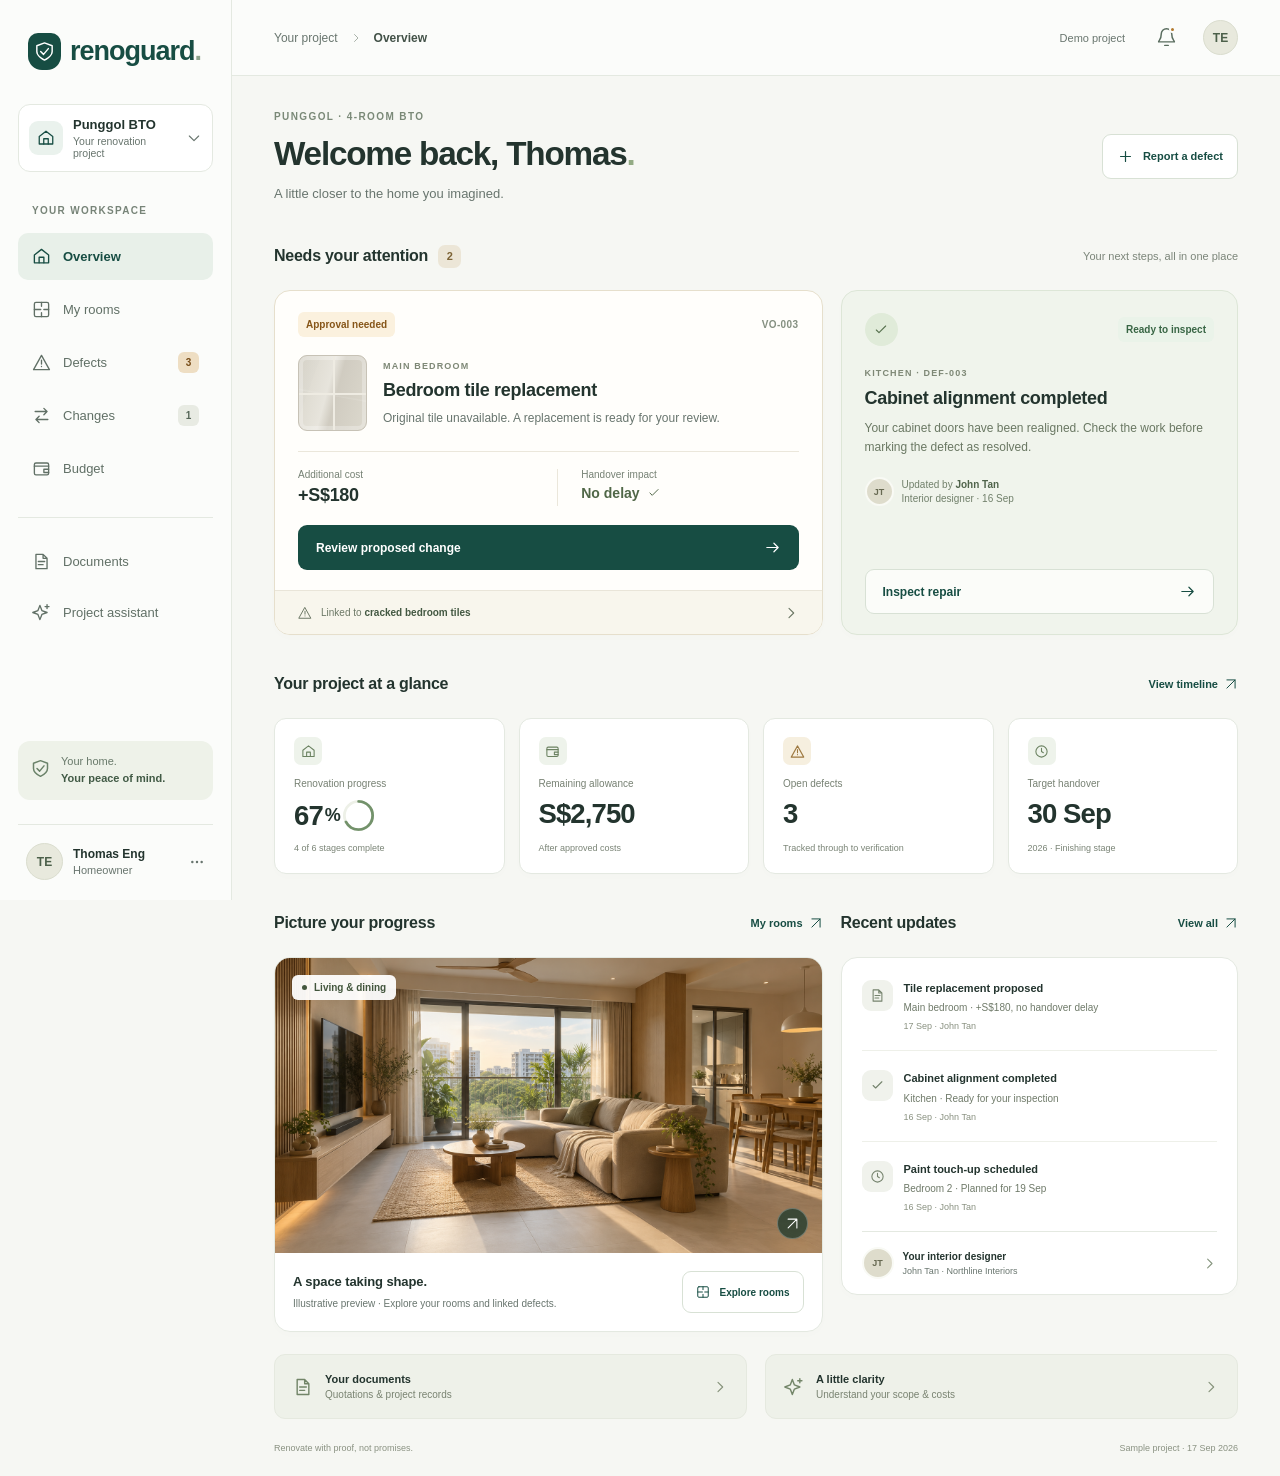
==== index.html @ 621e4965 "Build RenoGuard web and mobile prototypes" ====
<!DOCTYPE html>
<html lang="en">
<head>
  <meta charset="utf-8">
  <meta name="viewport" content="width=device-width, initial-scale=1">
  <meta name="theme-color" content="#174d43">
  <meta name="description" content="Your renovation, clearly organised. Review changes, follow repairs, and keep track of your project with RenoGuard.">
  <title>Project overview · RenoGuard</title>
  <link rel="stylesheet" href="styles.css">
  <script src="shared/project-store.js" defer></script>
  <script src="app.js" defer></script>
</head>
<body>
  <a class="skip-link" href="#main">Skip to project overview</a>
  <svg class="icon-sprite" xmlns="http://www.w3.org/2000/svg" aria-hidden="true">
    <symbol id="icon-shield" viewBox="0 0 24 24"><path d="m12 3 8 3v6c0 5-8 9-8 9s-8-4-8-9V6z"/><path d="m8 12 3 3 5-6"/></symbol>
    <symbol id="icon-home" viewBox="0 0 24 24"><path d="m3 10 9-7 9 7v10H3z"/><path d="M9 20v-7h6v7"/></symbol>
    <symbol id="icon-plan" viewBox="0 0 24 24"><rect x="3" y="3" width="18" height="18" rx="2"/><path d="M3 12h8m4 0h6M12 3v5m0 8v5"/></symbol>
    <symbol id="icon-defect" viewBox="0 0 24 24"><path d="m12 3 10 18H2zM12 9v5m0 3v.1"/></symbol>
    <symbol id="icon-alert" viewBox="0 0 24 24"><circle cx="12" cy="12" r="9"/><path d="M12 7v6m0 4v.1"/></symbol>
    <symbol id="icon-changes" viewBox="0 0 24 24"><path d="M4 7h15m-4-4 4 4-4 4M20 17H5m4-4-4 4 4 4"/></symbol>
    <symbol id="icon-wallet" viewBox="0 0 24 24"><rect x="3" y="5" width="18" height="15" rx="2"/><path d="M3 9h18m0 4h-6v4h6"/></symbol>
    <symbol id="icon-bell" viewBox="0 0 24 24"><path d="M18 8a6 6 0 0 0-12 0c0 7-3 7-3 9h18c0-2-3-2-3-9M10 21h4"/></symbol>
    <symbol id="icon-arrow-right" viewBox="0 0 24 24"><path d="M4 12h16m-6-6 6 6-6 6"/></symbol>
    <symbol id="icon-arrow-up-right" viewBox="0 0 24 24"><path d="M5 19 19 5M5 5h14v14"/></symbol>
    <symbol id="icon-chevron-right" viewBox="0 0 24 24"><path d="m9 5 7 7-7 7"/></symbol>
    <symbol id="icon-chevron-down" viewBox="0 0 24 24"><path d="m5 9 7 7 7-7"/></symbol>
    <symbol id="icon-close" viewBox="0 0 24 24"><path d="m6 6 12 12M6 18 18 6"/></symbol>
    <symbol id="icon-check" viewBox="0 0 24 24"><path d="m5 12 4 4L19 6"/></symbol>
    <symbol id="icon-info" viewBox="0 0 24 24"><circle cx="12" cy="12" r="9"/><path d="M12 11v6m0-10v.1"/></symbol>
    <symbol id="icon-clock" viewBox="0 0 24 24"><circle cx="12" cy="12" r="9"/><path d="M12 7v5l3 2"/></symbol>
    <symbol id="icon-file" viewBox="0 0 24 24"><path d="M14 3H5v18h14V8zM14 3v5h5M8 12h8m-8 4h6"/></symbol>
    <symbol id="icon-camera" viewBox="0 0 24 24"><path d="M8 5 6 8H3v12h18V8h-3l-2-3z"/><circle cx="12" cy="13" r="3"/></symbol>
    <symbol id="icon-sparkles" viewBox="0 0 24 24"><path d="m10 3 2.5 6.5L19 12l-6.5 2.5L10 21l-2.5-6.5L1 12l6.5-2.5zM19 2v5m-2.5-2.5h5"/></symbol>
    <symbol id="icon-menu" viewBox="0 0 24 24"><path d="M4 6h16M4 12h16M4 18h16"/></symbol>
    <symbol id="icon-plus" viewBox="0 0 24 24"><path d="M12 5v14M5 12h14"/></symbol>
    <symbol id="icon-dots" viewBox="0 0 24 24"><circle cx="5" cy="12" r="1"/><circle cx="12" cy="12" r="1"/><circle cx="19" cy="12" r="1"/></symbol>
    <symbol id="icon-external" viewBox="0 0 24 24"><path d="M14 3h7v7m0-7L10 14M10 3H3v18h18v-7"/></symbol>
    <symbol id="icon-search" viewBox="0 0 24 24"><circle cx="10" cy="10" r="6"/><path d="m15 15 6 6"/></symbol>
    <symbol id="icon-refresh" viewBox="0 0 24 24"><path d="M20 7v5h-5M4 17v-5h5M5 8a8 8 0 0 1 13-3l2 2M4 17l2 2a8 8 0 0 0 13-3"/></symbol>
  </svg>

  <div class="app-layout">
    <aside class="sidebar" aria-label="Project sidebar">
      <a class="brand" href="./" aria-label="RenoGuard project overview"><span class="brand-mark"><svg><use href="#icon-shield"/></svg></span><span>reno<span class="brand-light">guard</span><span class="brand-period">.</span></span></a>
      <button class="project-switch" data-open="project"><span class="project-avatar"><svg><use href="#icon-home"/></svg></span><span><strong>Punggol BTO</strong><small>Your renovation project</small></span><svg class="small-icon"><use href="#icon-chevron-down"/></svg></button>
      <p class="nav-caption">YOUR WORKSPACE</p>
      <nav class="desktop-nav" aria-label="Main navigation">
        <button class="nav-link active" data-home aria-current="page"><svg><use href="#icon-home"/></svg><span>Overview</span></button>
        <button class="nav-link" data-open="rooms"><svg><use href="#icon-plan"/></svg><span>My rooms</span></button>
        <button class="nav-link" data-open="defects"><svg><use href="#icon-defect"/></svg><span>Defects</span><span class="nav-count" data-value="open-defects">3</span></button>
        <button class="nav-link" data-open="proposal"><svg><use href="#icon-changes"/></svg><span>Changes</span><span class="nav-count muted-count" data-value="pending-count">1</span></button>
        <button class="nav-link" data-open="budget"><svg><use href="#icon-wallet"/></svg><span>Budget</span></button>
      </nav>
      <div class="sidebar-secondary"><button class="nav-link" data-open="documents"><svg><use href="#icon-file"/></svg><span>Documents</span></button><button class="nav-link" data-open="assistant"><svg><use href="#icon-sparkles"/></svg><span>Project assistant</span></button></div>
      <div class="sidebar-bottom"><div class="reassurance"><span class="reassurance-icon"><svg><use href="#icon-shield"/></svg></span><p>Your home.<br><strong>Your peace of mind.</strong></p></div><button class="profile" data-open="project"><span class="avatar">TE</span><span><strong>Thomas Eng</strong><small>Homeowner</small></span><svg class="small-icon"><use href="#icon-dots"/></svg></button></div>
    </aside>

    <div class="workspace">
      <header class="topbar">
        <a class="mobile-brand brand" href="./" aria-label="RenoGuard project overview"><span class="brand-mark"><svg><use href="#icon-shield"/></svg></span><span>renoguard<span class="brand-period">.</span></span></a>
        <div class="breadcrumb"><span>Your project</span><svg><use href="#icon-chevron-right"/></svg><strong>Overview</strong></div>
        <div class="topbar-actions"><button class="demo-label" data-open="project" aria-label="Demo project settings">Demo project</button><button class="icon-button notification-button" data-open="notifications" aria-label="View project notifications"><svg><use href="#icon-bell"/></svg><span class="notification-dot" data-notification-dot></span></button><button class="topbar-avatar avatar" data-open="project" aria-label="Thomas Eng's project settings">TE</button></div>
      </header>

      <main id="main" class="dashboard" tabindex="-1">
        <section class="page-heading"><div><p class="eyebrow">PUNGGOL · 4-ROOM BTO</p><h1>Welcome back, Thomas<span class="heading-period">.</span></h1><p class="page-intro">A little closer to the home you imagined.</p></div><button class="button secondary report-button" data-open="report"><svg><use href="#icon-plus"/></svg>Report a defect</button></section>

        <section class="attention-section" aria-labelledby="attention-heading">
          <div class="section-heading"><h2 id="attention-heading">Needs your attention <span class="section-count" data-value="action-count">2</span></h2><span class="section-hint">Your next steps, all in one place</span></div>
          <div class="attention-grid">
            <article class="decision-card" id="proposal-card">
              <div class="decision-body"><div class="decision-top"><span class="status-badge amber" data-proposal-status><span class="status-dot"></span>Pending approval</span><span class="record-label">VO-003</span></div><div class="proposal-summary"><div class="material-swatch" aria-hidden="true"><span></span></div><div><p class="card-eyebrow">MAIN BEDROOM</p><h3>Bedroom tile replacement</h3><p data-proposal-note>Your original tile is out of stock. Review the replacement proposed by your interior designer.</p></div></div><div class="proposal-impact"><div><span>Additional cost</span><strong>+S$180</strong></div><div><span>Handover impact</span><strong>No delay <svg><use href="#icon-check"/></svg></strong></div></div><button class="button primary" data-open="proposal"><span data-proposal-cta>Review proposed change</span><svg><use href="#icon-arrow-right"/></svg></button></div>
              <button class="decision-footer" data-action="defect-detail" data-id="DEF-002"><svg><use href="#icon-defect"/></svg><span>Linked to <strong>cracked bedroom tiles</strong></span><svg class="small-icon"><use href="#icon-chevron-right"/></svg></button>
            </article>

            <article class="verification-card" id="verification-card"><div class="verification-top"><span class="verification-icon"><svg><use href="#icon-check"/></svg></span><span class="status-badge green" data-verification-status>Ready to inspect</span></div><p class="card-eyebrow">KITCHEN · DEF-003</p><h3>Cabinet alignment completed</h3><p>Your cabinet doors have been realigned. Check the work before marking the defect as resolved.</p><div class="assigned-person"><span class="mini-avatar">JT</span><span>Updated by <strong>John Tan</strong><small>Interior designer · 16 Sep</small></span></div><button class="button secondary" data-action="defect-detail" data-id="DEF-003"><span data-verification-cta>Inspect repair</span><svg><use href="#icon-arrow-right"/></svg></button></article>
            <article class="attention-followup" id="followup-card" hidden><h3>A repair needs follow-up</h3><p></p><button class="button secondary" data-open="defects">Review defect records<svg><use href="#icon-arrow-right"/></svg></button></article>
            <div class="attention-empty" id="attention-empty" hidden><span class="verification-icon"><svg><use href="#icon-check"/></svg></span><div><h3>No decisions waiting</h3><p>Your approvals and inspections are up to date. Open repairs are still tracked below.</p></div><button class="button secondary compact" data-open="defects">View repairs<svg><use href="#icon-arrow-right"/></svg></button></div>
          </div>
        </section>

        <section class="project-section" aria-labelledby="project-heading">
          <div class="section-heading"><h2 id="project-heading">Your project at a glance</h2><button class="text-button" data-open="timeline">View timeline<svg><use href="#icon-arrow-up-right"/></svg></button></div>
          <div class="metrics-grid">
            <button class="metric-card progress-metric" data-open="timeline"><span class="metric-icon"><svg><use href="#icon-home"/></svg></span><span class="metric-label">Renovation progress</span><span class="metric-value">67<span>%</span><span class="progress-ring" aria-hidden="true"><svg viewBox="0 0 42 42"><circle cx="21" cy="21" r="16"/><circle class="ring-fill" cx="21" cy="21" r="16"/></svg></span></span><span class="metric-caption">4 of 6 stages complete</span></button>
            <button class="metric-card" data-open="budget"><span class="metric-icon"><svg><use href="#icon-wallet"/></svg></span><span class="metric-label">Remaining allowance</span><span class="metric-value" data-value="available">S$2,750</span><span class="metric-caption">After approved costs</span></button>
            <button class="metric-card" data-open="defects"><span class="metric-icon warm"><svg><use href="#icon-defect"/></svg></span><span class="metric-label">Open defects</span><span class="metric-value" data-value="open-defects">3</span><span class="metric-caption">Tracked through to verification</span></button>
            <button class="metric-card" data-open="timeline"><span class="metric-icon"><svg><use href="#icon-clock"/></svg></span><span class="metric-label">Target handover</span><span class="metric-value date-value">30 Sep</span><span class="metric-caption">2026 · Finishing stage</span></button>
          </div>
        </section>

        <div class="lower-grid">
          <section class="rooms-section" aria-labelledby="rooms-heading"><div class="section-heading"><h2 id="rooms-heading">Picture your progress</h2><button class="text-button" data-open="rooms">My rooms<svg><use href="#icon-arrow-up-right"/></svg></button></div><article class="room-card"><button class="room-image-button" data-open="rooms" aria-label="Explore your rooms and illustrative living room preview"><img src="assets/living-room.png" alt="Illustrative renovated living room with warm oak finishes, a taupe sofa, and soft daylight" width="1536" height="1024"><span class="image-label"><span class="status-dot"></span>Living &amp; dining</span><span class="image-expand"><svg><use href="#icon-arrow-up-right"/></svg></span></button><div class="room-card-bottom"><div><h3>A space taking shape.</h3><p>Illustrative preview · Explore your rooms and linked defects.</p></div><button class="button secondary compact" data-open="rooms"><svg><use href="#icon-plan"/></svg>Explore rooms</button></div></article></section>

          <section class="activity-section" aria-labelledby="activity-heading"><div class="section-heading"><h2 id="activity-heading">Recent updates</h2><button class="text-button" data-open="notifications">View all<svg><use href="#icon-arrow-up-right"/></svg></button></div><div class="activity-card"><div class="activity-list" id="activity-list" aria-live="polite"><div class="activity-item"><span class="activity-marker amber"><svg><use href="#icon-changes"/></svg></span><div class="activity-copy"><strong>Tile replacement proposed</strong><p>Main bedroom · +S$180, no handover delay</p><small>17 Sep · John Tan</small></div></div><div class="activity-item"><span class="activity-marker green"><svg><use href="#icon-check"/></svg></span><div class="activity-copy"><strong>Cabinet alignment completed</strong><p>Kitchen · Ready for your inspection</p><small>16 Sep · John Tan</small></div></div><div class="activity-item"><span class="activity-marker"><svg><use href="#icon-defect"/></svg></span><div class="activity-copy"><strong>Bedroom defect acknowledged</strong><p>Your tile report is linked to a repair.</p><small>14 Sep · John Tan</small></div></div></div><button class="contact-link" data-open="contact"><span class="mini-avatar">JT</span><span><strong>Your interior designer</strong><small>John Tan · Northline Interiors</small></span><svg><use href="#icon-chevron-right"/></svg></button></div></section>
        </div>

        <section class="utility-strip" aria-label="Project tools"><button data-open="documents"><svg><use href="#icon-file"/></svg><span><strong>Your documents</strong><small>Quotations &amp; project records</small></span><svg class="small-icon"><use href="#icon-chevron-right"/></svg></button><button data-open="assistant"><svg><use href="#icon-sparkles"/></svg><span><strong>A little clarity</strong><small>Understand your scope &amp; costs</small></span><svg class="small-icon"><use href="#icon-chevron-right"/></svg></button></section>
        <footer class="dashboard-footer"><span>Renovate with proof, not promises.</span><span>Sample project · 17 Sep 2026</span></footer>
      </main>
    </div>

    <nav class="mobile-nav" aria-label="Mobile navigation"><button class="active" data-home aria-current="page"><svg><use href="#icon-home"/></svg><span>Overview</span></button><button data-open="rooms"><svg><use href="#icon-plan"/></svg><span>Rooms</span></button><button data-open="defects"><svg><use href="#icon-defect"/></svg><span>Defects</span></button><button data-open="proposal"><svg><use href="#icon-changes"/></svg><span>Changes</span></button><button data-open="budget"><svg><use href="#icon-wallet"/></svg><span>Budget</span></button></nav>
  </div>

  <dialog id="modal" aria-labelledby="modal-title" aria-describedby="modal-kicker"><div class="modal-header"><div><p class="eyebrow" id="modal-kicker">YOUR PROJECT</p><h2 id="modal-title">Project details</h2></div><button class="icon-button" data-close aria-label="Close project details"><svg><use href="#icon-close"/></svg></button></div><div id="modal-content" class="modal-content"></div></dialog>
  <noscript><p class="noscript-message">Enable JavaScript to use the project panels and save changes to this demo.</p></noscript>
</body>
</html>
---- styles.css ----
:root {
  --green: #174d43;
  --green-hover: #103c34;
  --green-soft: #eaf2ed;
  --ink: #23342e;
  --muted: #68756e;
  --canvas: #f6f7f3;
  --surface: #ffffff;
  --line: #e4e9e1;
  --amber: #865518;
  --amber-soft: #fbf1de;
  --red: #a53c31;
  --radius: 16px;
  --shadow: 0 3px 10px #23342e03;
  color-scheme: light;
  font-family: "Segoe UI", -apple-system, BlinkMacSystemFont, sans-serif;
  font-synthesis: none;
}
* { box-sizing: border-box; }
body { margin: 0; color: var(--ink); background: var(--canvas); -webkit-font-smoothing: antialiased; }
button, input, select, textarea { font: inherit; }
button { cursor: pointer; }
button, a { -webkit-tap-highlight-color: transparent; touch-action: manipulation; }
button { color: inherit; }
button:disabled { cursor: default; opacity: .6; }
button, a, input, select, textarea, summary { outline-offset: 4px; }
:focus-visible { outline: 3px solid #bf842c; }
a { color: var(--green); }
button svg, a svg, .metric-icon svg, .activity-marker svg, .reassurance-icon svg { pointer-events: none; }
svg { width: 21px; height: 21px; fill: none; stroke: currentColor; stroke-width: 1.7; stroke-linecap: round; stroke-linejoin: round; flex-shrink: 0; }
h1, h2, h3, p { margin: 0; }
h1, h2, h3 { font-weight: 650; }
h3 { font-size: 19px; line-height: 1.35; letter-spacing: -.3px; }
p { line-height: 1.6; }
[hidden] { display: none !important; }
.icon-sprite { position: absolute; width: 0; height: 0; overflow: hidden; }
.small-icon { width: 16px; height: 16px; }
.sr-only { position: absolute; width: 1px; height: 1px; padding: 0; margin: -1px; overflow: hidden; clip: rect(0, 0, 0, 0); white-space: nowrap; border: 0; }
.skip-link { position: fixed; top: -80px; left: 16px; z-index: 80; background: var(--green); color: white; padding: 12px 18px; border-radius: 8px; }
.skip-link:focus { top: 12px; }
.app-layout { display: grid; grid-template-columns: 232px minmax(0, 1fr); min-height: 100dvh; }
.sidebar { position: sticky; top: 0; display: flex; flex-direction: column; height: 100dvh; padding: 33px 18px 20px; background: #fbfcfa; border-right: 1px solid var(--line); }
.brand { display: flex; align-items: center; gap: 9px; color: var(--green); font-size: 27px; font-weight: 750; letter-spacing: -1px; text-decoration: none; padding: 0 10px; }
.brand-light { font-weight: 550; }
.brand-mark { display: grid; place-items: center; width: 33px; height: 37px; background: var(--green); border-radius: 10px 10px 14px 14px; color: white; }
.brand-mark svg { width: 23px; height: 23px; stroke-width: 1.5; }
.brand-period { color: #8da38c; }
.project-switch { display: flex; align-items: center; gap: 10px; width: 100%; margin: 34px 0 31px; padding: 12px 10px; background: white; border: 1px solid var(--line); border-radius: 12px; text-align: left; }
.project-switch > .small-icon { margin-left: auto; color: var(--muted); }
.project-switch strong { display: block; font-size: 13px; font-weight: 650; }
.project-switch small { display: block; font-size: 10.5px; color: var(--muted); margin-top: 3px; }
.project-avatar { width: 34px; height: 34px; flex-shrink: 0; display: grid; place-items: center; color: var(--green); background: var(--green-soft); border-radius: 9px; }
.project-avatar svg { width: 18px; height: 18px; }
.nav-caption { font-size: 10px; font-weight: 600; color: #778478; letter-spacing: 1.3px; padding: 0 14px 14px; }
.desktop-nav { display: grid; gap: 6px; }
.nav-link { width: 100%; display: flex; align-items: center; gap: 12px; min-height: 47px; padding: 12px 14px; background: none; border: 0; border-radius: 10px; font-size: 13px; text-align: left; color: #617066; }
.nav-link svg { width: 19px; height: 19px; }
.nav-link.active { color: var(--green); background: #e8f0e9; font-weight: 650; }
.nav-link:hover { color: var(--green); background: #eef3ed; }
.nav-count { margin-left: auto; display: grid; place-items: center; background: #eedec3; color: #774c17; min-width: 21px; height: 21px; font-size: 10px; font-weight: 700; border-radius: 6px; }
.muted-count { background: #e8ebe3; color: #556557; }
.sidebar-secondary { display: grid; gap: 4px; border-top: 1px solid var(--line); margin-top: 25px; padding-top: 20px; }
.sidebar-bottom { margin-top: auto; padding-top: 35px; }
.reassurance { display: flex; gap: 10px; align-items: center; padding: 12px; margin-bottom: 24px; border-radius: 12px; background: #eef2e9; }
.reassurance-icon { color: #6a8269; }
.reassurance p { font-size: 11px; color: #68796a; line-height: 1.6; }
.reassurance strong { font-weight: 600; color: #415a45; }
.profile { display: flex; align-items: center; gap: 10px; width: 100%; background: none; border: 0; text-align: left; border-top: 1px solid var(--line); padding: 18px 8px 0; }
.profile strong { font-size: 12px; display: block; }
.profile small { display: block; font-size: 11px; color: var(--muted); margin-top: 3px; }
.profile > svg { margin-left: auto; color: var(--muted); }
.avatar { display: grid; place-items: center; width: 37px; height: 37px; border-radius: 50%; flex-shrink: 0; background: #e8e9dd; color: #4c604a; font-size: 12px; font-weight: 700; border: 1px solid #daddce; }
.workspace { min-width: 0; }
.topbar { display: flex; align-items: center; justify-content: space-between; height: 76px; padding: 0 42px; background: #fbfcfa; border-bottom: 1px solid var(--line); }
.breadcrumb { display: flex; align-items: center; gap: 12px; font-size: 12px; color: var(--muted); }
.breadcrumb svg { width: 12px; height: 12px; color: #9aa59a; }
.breadcrumb strong { color: #435248; font-weight: 550; }
.topbar-actions { display: flex; align-items: center; gap: 15px; }
.demo-label { color: #68756e; font-size: 11px; min-height: 44px; padding: 0 4px; background: transparent; border: 0; border-radius: 7px; }
.demo-label:hover { color: var(--green); background: var(--green-soft); }
.icon-button { display: grid; place-items: center; width: 44px; height: 44px; padding: 0; background: none; border: 1px solid transparent; border-radius: 10px; }
.icon-button:hover { background: var(--green-soft); }
.notification-button { position: relative; color: #596c5e; }
.notification-dot { position: absolute; width: 7px; height: 7px; border-radius: 50%; background: #b2792d; border: 2px solid #fbfcfa; top: 9px; right: 11px; }
.topbar-avatar { width: 35px; height: 35px; }
.mobile-brand { display: none; }
.dashboard { max-width: 1380px; margin: 0 auto; padding: 33px 42px 20px; }
.page-heading { display: flex; align-items: center; justify-content: space-between; gap: 20px; margin-bottom: 30px; }
.eyebrow { font-size: 10px; line-height: 1.5; font-weight: 650; letter-spacing: 1.4px; color: #7a8977; }
h1 { margin-top: 9px; font-size: clamp(27px, 2.6vw, 34px); letter-spacing: -1.2px; line-height: 1.25; }
.heading-period { color: #93ab84; }
.page-intro { font-size: 13px; color: var(--muted); margin-top: 9px; }
.button { display: inline-flex; align-items: center; justify-content: center; gap: 9px; min-height: 45px; padding: 11px 17px; border: 1px solid transparent; border-radius: 9px; font-size: 12px; font-weight: 650; line-height: 1.5; text-decoration: none; transition: background .15s, border-color .15s; }
.button svg { width: 17px; height: 17px; }
.button.primary { background: var(--green); color: white; }
.button.primary:hover { background: var(--green-hover); }
.button.secondary { border-color: #d8e1d5; background: white; color: var(--green); }
.button.secondary:hover { background: #eef3ed; border-color: #b9ccb8; }
.button.quiet { color: var(--green); background: var(--green-soft); }
.button.quiet:hover { background: #dae8db; }
.button.danger { background: #faeae6; border-color: #e9bfb6; color: var(--red); }
.button.danger:hover { background: #f5dbd4; }
.button.compact { white-space: nowrap; min-height: 42px; padding: 9px 13px; }
.report-button { white-space: nowrap; font-size: 11px; padding: 11px 14px; }
.section-heading { display: flex; align-items: center; justify-content: space-between; gap: 12px; min-height: 44px; margin-bottom: 12px; }
.section-heading h2 { font-size: 16px; line-height: 1.5; letter-spacing: -.25px; display: flex; align-items: center; gap: 10px; }
.section-count { display: grid; place-items: center; min-width: 23px; height: 23px; padding: 0 5px; border-radius: 7px; background: #ece6d7; color: #7c6335; font-size: 11px; font-weight: 650; }
.section-hint { font-size: 11px; color: #7b8579; }
.attention-grid { display: grid; grid-template-columns: 1.38fr 1fr; gap: 18px; }
.decision-card, .verification-card { border-radius: var(--radius); overflow: hidden; border: 1px solid var(--line); box-shadow: var(--shadow); }
.decision-card { background: #fffefb; border-color: #e6dfcc; }
.decision-body { padding: 21px 23px 20px; }
.decision-top { display: flex; justify-content: space-between; align-items: center; gap: 12px; margin-bottom: 18px; }
.status-badge { display: inline-flex; align-items: center; gap: 6px; background: #edf0e9; color: #5b6b5a; border-radius: 6px; padding: 5px 8px; font-size: 10px; line-height: 1.5; font-weight: 650; }
.status-badge.amber { background: var(--amber-soft); color: var(--amber); }
.status-badge.green { background: #eaf3e9; color: #386544; }
.status-badge.neutral { background: #eff1ed; color: #58645a; }
.status-dot { display: inline-block; width: 5px; height: 5px; background: currentColor; border-radius: 50%; }
.record-label { font-size: 10px; font-weight: 600; color: #859081; letter-spacing: .4px; }
.proposal-summary { display: flex; align-items: center; gap: 16px; }
.material-swatch { flex: none; width: 69px; height: 76px; background: #d7d3c7; background-image: linear-gradient(105deg, #d9d6cc66, #efede7aa 43%, #c5c0b766 55%, #e2dfd477), linear-gradient(10deg, transparent 46%, #ffffff33 47%, transparent 49%), linear-gradient(110deg, #cfccc288 23%, transparent 24%); border: 1px solid #c7c2b6; border-radius: 9px; position: relative; box-shadow: inset 0 0 0 4px #ffffff44; }
.material-swatch::after { content: ''; position: absolute; top: 0; bottom: 0; left: 50%; width: 2px; background: #eeebe2; }
.material-swatch::before { content: ''; position: absolute; left: 0; right: 0; top: 50%; height: 2px; background: #eeebe2; }
.card-eyebrow { font-size: 9px; font-weight: 650; letter-spacing: 1.15px; color: #7e8876; margin-bottom: 5px; }
.proposal-summary h3 { font-size: 18px; }
.proposal-summary p:not(.card-eyebrow) { color: var(--muted); font-size: 12px; line-height: 1.6; margin-top: 6px; max-width: 380px; }
.proposal-impact { display: grid; grid-template-columns: 1fr 1fr; gap: 18px; margin: 20px 0 19px; padding-top: 17px; border-top: 1px solid #ebe7db; }
.proposal-impact > div + div { border-left: 1px solid #ebe7db; padding-left: 23px; }
.proposal-impact span { color: #768174; display: block; font-size: 10px; margin-bottom: 5px; }
.proposal-impact strong { font-size: 18px; font-weight: 650; font-variant-numeric: tabular-nums; letter-spacing: -.3px; display: flex; gap: 7px; align-items: center; }
.proposal-impact > div + div strong { color: #506747; font-size: 14px; letter-spacing: 0; }
.proposal-impact svg { width: 14px; height: 14px; }
.decision-body > .button { width: 100%; }
.decision-body > .button svg { margin-left: auto; }
.decision-body > .button span { margin-right: auto; }
.decision-footer { width: 100%; border: 0; border-top: 1px solid #e9e5d9; background: #f8f6ed; padding: 12px 23px; min-height: 44px; display: flex; align-items: center; gap: 9px; color: #6c7866; text-align: left; font-size: 10px; }
.decision-footer:hover { background: #efeddf; }
.decision-footer > svg:first-child { width: 14px; height: 14px; }
.decision-footer > svg:last-child { margin-left: auto; }
.decision-footer strong { color: #435842; font-weight: 600; }
.verification-card { display: flex; flex-direction: column; padding: 22px 23px 20px; background: #f0f4ec; border-color: #dde6d7; }
.verification-top { display: flex; justify-content: space-between; align-items: center; gap: 12px; margin-bottom: 20px; }
.verification-icon { display: grid; place-items: center; width: 33px; height: 33px; color: #597350; background: #e0ebd9; border-radius: 50%; }
.verification-icon svg { width: 16px; height: 16px; }
.verification-card h3 { font-size: 18px; max-width: 270px; }
.verification-card > p:not(.card-eyebrow) { font-size: 12px; color: #6a7863; margin-top: 9px; }
.assigned-person { display: flex; align-items: center; gap: 8px; color: #71806b; font-size: 10px; margin: 20px 0; }
.assigned-person strong { font-weight: 600; color: #4f634a; }
.assigned-person small { display: block; margin-top: 3px; font-size: 10px; }
.mini-avatar { display: grid; place-items: center; width: 29px; height: 29px; flex-shrink: 0; background: #dedccc; color: #676952; border: 2px solid #f9faf5; border-radius: 50%; font-size: 9px; font-weight: 700; }
.verification-card > .button { width: 100%; margin-top: auto; justify-content: space-between; background: #ffffffb8; }
.project-section { margin-top: 27px; }
.text-button { display: inline-flex; align-items: center; gap: 6px; min-height: 44px; padding: 5px 0 5px 7px; background: none; border: 0; color: var(--green); font-size: 11px; font-weight: 600; white-space: nowrap; }
.text-button:hover { text-decoration: underline; }
.text-button svg { width: 14px; height: 14px; }
.metrics-grid { display: grid; grid-template-columns: repeat(4, minmax(0, 1fr)); gap: 14px; }
.metric-card { padding: 18px 19px 17px; border: 1px solid var(--line); border-radius: 12px; background: white; text-align: left; display: flex; flex-direction: column; min-width: 0; box-shadow: var(--shadow); }
.metric-card:hover { border-color: #bccdb7; background: #fbfdf9; }
.metric-icon { display: grid; place-items: center; width: 28px; height: 28px; border-radius: 7px; background: #eef3eb; color: #6b8261; margin-bottom: 12px; }
.metric-icon svg { width: 15px; height: 15px; }
.metric-icon.warm { background: #f6efdf; color: #9d7840; }
.metric-label { font-size: 10px; color: #778173; line-height: 1.4; }
.metric-value { margin: 6px 0 8px; font-size: clamp(22px, 2.15vw, 29px); letter-spacing: -.9px; font-weight: 650; font-variant-numeric: tabular-nums; line-height: 1.2; display: flex; align-items: center; }
.metric-value > span:not(.progress-ring) { font-size: 18px; margin-left: 2px; }
.metric-caption { color: #7a8476; font-size: 9px; line-height: 1.5; margin-top: auto; }
.progress-ring { margin-left: auto; width: 37px; height: 37px; }
.progress-ring svg { width: 37px; height: 37px; stroke-width: 3; stroke: #edf0e7; transform: rotate(-90deg); }
.progress-ring .ring-fill { stroke: #73926b; stroke-dasharray: 67.35 100.53; }
.lower-grid { display: grid; grid-template-columns: 1.38fr 1fr; gap: 18px; margin-top: 27px; }
.room-card { background: white; border: 1px solid var(--line); border-radius: var(--radius); overflow: hidden; box-shadow: var(--shadow); }
.room-image-button { display: block; width: 100%; padding: 0; border: 0; overflow: hidden; position: relative; background: #d8cfb9; aspect-ratio: 1.85; }
.room-image-button img { display: block; width: 100%; height: 100%; object-fit: cover; transition: transform .35s; }
.room-image-button:hover img { transform: scale(1.03); }
.image-label { position: absolute; left: 17px; top: 17px; display: inline-flex; gap: 7px; align-items: center; background: #fffffff0; color: #43563d; border-radius: 6px; font-size: 10px; padding: 7px 10px; font-weight: 600; }
.image-expand { position: absolute; right: 14px; bottom: 14px; display: grid; place-items: center; width: 31px; height: 31px; color: white; background: #1f3a2dc4; border: 1px solid #ffffff44; border-radius: 50%; }
.image-expand svg { width: 15px; height: 15px; }
.room-card-bottom { display: flex; align-items: center; gap: 15px; justify-content: space-between; padding: 18px; }
.room-card-bottom h3 { font-size: 13px; letter-spacing: -.1px; }
.room-card-bottom p { margin-top: 5px; font-size: 10px; color: var(--muted); }
.room-card-bottom .button { font-size: 10px; }
.room-card-bottom .button svg { width: 14px; height: 14px; }
.activity-card { padding: 3px 20px 0; border: 1px solid var(--line); background: white; border-radius: var(--radius); box-shadow: var(--shadow); }
.activity-item { display: flex; gap: 11px; padding: 19px 0; border-bottom: 1px solid #eef0e9; }
.activity-item:last-child { border-bottom: 0; }
.activity-marker { width: 31px; height: 31px; border-radius: 9px; display: grid; place-items: center; flex-shrink: 0; background: #f0f2ec; color: #75836d; }
.activity-marker.amber { background: #f8eedc; color: #a47b35; }
.activity-marker.green { background: #ebf2e5; color: #6c875f; }
.activity-marker svg { width: 15px; height: 15px; }
.activity-copy { min-width: 0; }
.activity-copy strong { display: block; font-weight: 600; font-size: 11px; line-height: 1.5; }
.activity-copy p { font-size: 10px; line-height: 1.6; color: #6f7a69; margin-top: 4px; }
.activity-copy small { display: block; font-size: 9px; color: #899180; margin-top: 5px; }
.contact-link { display: flex; align-items: center; gap: 9px; padding: 15px 0; min-height: 60px; border: 0; border-top: 1px solid var(--line); background: none; width: 100%; text-align: left; }
.contact-link .mini-avatar { width: 32px; height: 32px; }
.contact-link strong { display: block; font-size: 10px; font-weight: 600; }
.contact-link small { display: block; font-size: 9px; color: var(--muted); margin-top: 4px; }
.contact-link > svg { margin-left: auto; width: 15px; height: 15px; color: #85947d; }
.contact-link:hover strong { color: var(--green); }
.utility-strip { display: grid; grid-template-columns: 1fr 1fr; gap: 18px; margin-top: 22px; }
.utility-strip > button { display: flex; align-items: center; gap: 12px; padding: 15px 18px; min-height: 65px; background: #eef1e9; border: 1px solid #e5e9df; border-radius: 11px; text-align: left; }
.utility-strip > button:hover { border-color: #c7d5be; background: #e9eee2; }
.utility-strip > button > svg:first-child { color: #728568; width: 20px; height: 20px; }
.utility-strip strong { display: block; font-size: 11px; font-weight: 600; }
.utility-strip small { display: block; font-size: 10px; color: #798371; margin-top: 4px; }
.utility-strip > button > svg:last-child { margin-left: auto; color: #85927a; }
.dashboard-footer { display: flex; justify-content: space-between; gap: 16px; padding: 24px 0 3px; color: #8a9282; font-size: 9px; }
.mobile-nav { display: none; }

#modal { border: 1px solid #dce3d5; border-radius: 19px; padding: 0; width: min(660px, calc(100% - 32px)); max-height: 90dvh; color: var(--ink); background: white; box-shadow: 0 24px 100px #122f2a3d; }
#modal[open] { display: flex; flex-direction: column; animation: enter .18s ease-out; }
#modal::backdrop { background: #122c245c; backdrop-filter: blur(3px); }
body:has(#modal[open]) { overflow: hidden; }
.modal-header { display: flex; align-items: center; justify-content: space-between; gap: 15px; padding: 23px 25px 20px; border-bottom: 1px solid var(--line); flex-shrink: 0; }
.modal-header h2 { font-size: 24px; letter-spacing: -.6px; line-height: 1.3; margin-top: 6px; }
.modal-header .icon-button { align-self: flex-start; border-color: var(--line); }
.modal-content { padding: 24px 25px 26px; overflow-y: auto; overscroll-behavior: contain; font-size: 14px; line-height: 1.6; }
.panel-stack { display: grid; gap: 20px; }
.panel-intro { color: var(--muted); font-size: 13px; }
.panel-intro + * { margin-top: 18px; }
.panel-section { margin-top: 22px; }
.panel-section h3 { font-size: 15px; margin-bottom: 12px; }
.panel-section p { font-size: 13px; color: var(--muted); }
.panel-actions { display: flex; gap: 10px; flex-wrap: wrap; margin-top: 22px; }
.panel-actions .button { flex: 1; font-size: 13px; }
.button.danger { color: var(--red); background: #fff5f1; border-color: #e3c6be; }
.button.danger:hover { background: #ffebe4; }
.detail-grid { display: grid; grid-template-columns: repeat(2, minmax(0, 1fr)); gap: 14px; margin: 18px 0; }
.detail-grid > div { padding: 13px; border: 1px solid var(--line); background: #f8faf5; border-radius: 10px; }
.detail-row { display: grid; align-content: start; gap: 7px; font-size: 13px; min-width: 0; }
.detail-row dt { color: var(--muted); font-size: 12px; line-height: 1.4; }
.detail-row dd { margin: 0; font-weight: 600; overflow-wrap: anywhere; font-variant-numeric: tabular-nums; }
.detail-row dd strong { display: block; font-size: 19px; font-weight: 650; }
.comparison-grid { display: grid; grid-template-columns: repeat(2, minmax(0, 1fr)); gap: 12px; margin: 18px 0; }
.comparison-item { padding: 15px; background: #f8f9f5; border: 1px solid var(--line); border-radius: 11px; font-size: 13px; }
.comparison-item h3, .comparison-item h4 { font-size: 15px; margin: 8px 0; line-height: 1.4; }
.comparison-item p { font-size: 12px; color: var(--muted); }
.comparison-label { color: var(--green); font-size: 10px; font-weight: 650; text-transform: uppercase; letter-spacing: .8px; }
.impact-box { border: 1px solid #cdddc6; border-radius: 11px; background: #eff5ea; padding: 16px; margin: 18px 0; }
.impact-box p { font-size: 13px; }
.impact-box strong { font-variant-numeric: tabular-nums; }
.impact-box > svg { vertical-align: middle; margin-right: 5px; color: var(--green); }
.linked-record { display: flex; align-items: center; justify-content: space-between; gap: 10px; width: 100%; min-height: 46px; text-align: left; background: #f8faf5; border: 1px solid var(--line); border-radius: 9px; padding: 13px; font-size: 12px; }
.linked-record:hover { background: var(--green-soft); }
.linked-record svg { width: 17px; height: 17px; }
.form-field { display: grid; gap: 7px; margin: 16px 0; }
.form-field > label, .form-field > span { font-size: 13px; font-weight: 600; }
input, select, textarea { width: 100%; min-height: 46px; padding: 11px 12px; border: 1px solid #b9c7b5; border-radius: 9px; background: white; color: var(--ink); font-size: 16px; }
textarea { resize: vertical; min-height: 110px; }
input[type="file"] { font-size: 13px; padding: 9px; }
input[type="checkbox"] { width: 19px; height: 19px; min-height: 0; accent-color: var(--green); vertical-align: middle; margin-right: 7px; }
.form-note { color: var(--muted); font-size: 12px; margin: 10px 0; }
.field-error { color: var(--red); font-size: 12px; margin-top: 7px; }
.field-error:empty { display: none; }
.report-photo { display: block; max-width: 100%; max-height: 260px; object-fit: contain; border-radius: 10px; margin-top: 12px; }
.defect-list, .document-list { display: grid; gap: 12px; margin-top: 17px; list-style: none; padding: 0; }
.defect-item { display: flex; align-items: center; justify-content: space-between; gap: 15px; text-align: left; width: 100%; border: 1px solid var(--line); border-radius: 11px; background: #fbfcf9; padding: 15px; }
.defect-item > span { display: grid; justify-items: start; gap: 7px; min-width: 0; }
.defect-item strong { font-size: 14px; line-height: 1.4; }
.defect-item small { font-size: 12px; color: var(--muted); }
.defect-item > svg { flex-shrink: 0; width: 18px; height: 18px; color: var(--green); }
button.defect-item:hover { background: var(--green-soft); border-color: #b8c9ac; }
.document-item { display: flex; align-items: center; justify-content: space-between; gap: 12px; text-align: left; width: 100%; border: 1px solid var(--line); border-radius: 9px; padding: 14px; background: #f9fbf6; font-size: 13px; }
.document-item strong { display: block; font-weight: 600; }
.document-item small { display: block; color: var(--muted); font-size: 11px; margin-top: 3px; }
.document-item svg { width: 18px; height: 18px; color: #668361; }
.room-grid { display: grid; grid-template-columns: repeat(2, minmax(0, 1fr)); gap: 10px; margin: 20px 0; padding: 10px; border: 2px solid #829877; border-radius: 13px; background: #edf2e7; }
.room-tile { min-height: 90px; padding: 12px; background: white; border: 1px solid #c7d5bc; border-radius: 7px; text-align: left; font-size: 12px; }
.room-tile strong { display: block; }
.room-tile small { display: block; color: var(--muted); font-size: 10px; margin-top: 5px; }
.room-tile:hover { background: #f5f8f0; border-color: var(--green); }
.room-preview { display: block; width: 100%; max-height: 360px; object-fit: cover; border-radius: 11px; margin: 15px 0 8px; }
.chat-answer { padding: 17px; background: #eff4eb; border: 1px solid #dbe5d2; border-radius: 12px; margin: 18px 0; font-size: 13px; }
.chat-answer p + p { margin-top: 10px; }
.suggested-prompts { display: flex; gap: 9px; flex-wrap: wrap; margin-top: 16px; }
.suggested-prompts .button { text-align: left; justify-content: flex-start; }
.empty-state { padding: 22px; background: #f4f7ef; border: 1px solid #dfe7d6; border-radius: 12px; text-align: center; }
.empty-state svg { width: 32px; height: 32px; color: var(--green); margin-bottom: 10px; }
.empty-state h3 { font-size: 18px; margin-bottom: 7px; }
.empty-state p { color: var(--muted); font-size: 13px; }
.attention-grid.single-card { grid-template-columns: 1fr; }
.attention-empty, .attention-followup { border: 1px solid var(--line); border-radius: 14px; padding: 23px; background: #f4f7ef; }
.attention-empty { display: flex; align-items: center; gap: 18px; grid-column: 1 / -1; }
.attention-empty h3, .attention-followup h3 { font-size: 17px; margin-bottom: 7px; }
.attention-empty p, .attention-followup p { font-size: 13px; color: var(--muted); line-height: 1.6; }
.attention-empty .button { margin-left: auto; flex-shrink: 0; }
.attention-followup { grid-column: 1 / -1; }
.attention-followup .button { margin-top: 18px; }
.panel-stack > .panel-section, .panel-stack > .panel-actions, .panel-stack > .impact-box, .panel-stack > .form-note, .panel-stack > .panel-intro + * { margin-top: 0; margin-bottom: 0; }
ol.activity-list { margin: 0; padding: 0; list-style: none; }
@media (max-width: 420px) { .detail-grid, .comparison-grid { grid-template-columns: 1fr; } .attention-empty { flex-wrap: wrap; } .attention-empty .button { width: 100%; margin-left: 0; } }
.noscript-message { position: fixed; bottom: 15px; left: 15px; right: 15px; padding: 15px; background: white; border: 1px solid var(--red); color: var(--red); z-index: 70; }
@keyframes enter { from { opacity: 0; transform: translateY(7px); } to { opacity: 1; transform: translateY(0); } }

@media (min-width: 1500px) { .dashboard { padding-top: 42px; } .page-heading { margin-bottom: 36px; } .decision-body { padding: 25px 27px 23px; } .verification-card { padding: 25px 27px 23px; } }
@media (max-width: 1190px) { .topbar { padding: 0 28px; } .dashboard { padding: 28px; } .app-layout { grid-template-columns: 212px minmax(0, 1fr); } .sidebar { padding-left: 12px; padding-right: 12px; } .brand { font-size: 25px; } .section-hint { display: none; } .room-card-bottom { flex-wrap: wrap; } .metrics-grid { gap: 10px; } .metric-card { padding: 16px 14px; } .metric-caption { font-size: 9px; } .attention-grid, .lower-grid { grid-template-columns: 1.2fr 1fr; gap: 15px; } .proposal-summary { gap: 12px; } .material-swatch { width: 57px; height: 67px; } .decision-body { padding: 20px; } .verification-card { padding: 20px; } }
@media (max-width: 970px) { .app-layout { grid-template-columns: 1fr; } .sidebar { display: none; } .breadcrumb { display: none; } .mobile-brand { display: flex; font-size: 24px; padding: 0; } .mobile-brand .brand-mark { width: 28px; height: 32px; border-radius: 8px 8px 12px 12px; } .mobile-brand .brand-mark svg { width: 20px; height: 20px; } .topbar { height: 69px; } .dashboard { padding-bottom: 100px; } .mobile-nav { display: grid; grid-template-columns: repeat(5, minmax(0, 1fr)); position: fixed; z-index: 30; bottom: 0; left: 0; right: 0; padding: 8px 13px max(9px, env(safe-area-inset-bottom)); background: #fffffffa; border-top: 1px solid #dfe6d8; backdrop-filter: blur(12px); } .mobile-nav button { display: flex; flex-direction: column; align-items: center; justify-content: center; min-height: 48px; gap: 5px; padding: 4px; border: 0; background: none; color: #778572; font-size: 10px; border-radius: 9px; } .mobile-nav button.active { color: var(--green); font-weight: 650; background: #edf3e8; } .mobile-nav button:hover { background: #f0f5eb; } .mobile-nav svg { width: 19px; height: 19px; } .metric-value { font-size: 27px; } }
@media (max-width: 650px) { .topbar { padding: 0 20px; } .topbar-actions { gap: 6px; } .topbar-avatar { display: none; } .demo-label { font-size: 10px; margin-right: 4px; } .dashboard { padding: 27px 20px 96px; } .page-heading { display: block; margin-bottom: 24px; } h1 { font-size: 27px; letter-spacing: -.9px; } .page-intro { font-size: 12px; } .report-button { margin-top: 19px; min-height: 44px; font-size: 12px; } .section-heading { margin-bottom: 11px; } .section-heading h2 { font-size: 16px; } .attention-grid { grid-template-columns: 1fr; gap: 14px; } .decision-body { padding: 20px; } .proposal-summary h3 { font-size: 18px; } .proposal-summary p:not(.card-eyebrow) { font-size: 13px; } .material-swatch { width: 61px; height: 74px; } .proposal-impact { margin-top: 18px; } .proposal-impact span { font-size: 11px; } .proposal-impact strong { font-size: 21px; } .decision-body > .button, .verification-card > .button { font-size: 13px; min-height: 46px; } .decision-footer { font-size: 11px; padding: 13px 20px; } .verification-card { padding: 20px; } .verification-top { margin-bottom: 16px; } .verification-card h3 { max-width: none; font-size: 18px; } .verification-card > p:not(.card-eyebrow) { font-size: 13px; } .assigned-person { font-size: 11px; margin: 16px 0; } .assigned-person small { font-size: 10px; } .card-eyebrow { font-size: 10px; } .status-badge { font-size: 11px; } .metrics-grid { grid-template-columns: repeat(2, minmax(0, 1fr)); gap: 11px; } .metric-card { padding: 17px; } .metric-icon { width: 30px; height: 30px; } .metric-label { font-size: 11px; } .metric-caption { font-size: 10px; } .metric-value { font-size: 27px; } .lower-grid { grid-template-columns: 1fr; gap: 24px; } .room-card-bottom { padding: 17px; } .room-card-bottom h3 { font-size: 15px; } .room-card-bottom p { font-size: 11px; } .room-card-bottom .button { font-size: 11px; } .image-label { font-size: 11px; left: 14px; top: 14px; } .activity-copy strong { font-size: 13px; } .activity-copy p { font-size: 12px; } .activity-copy small { font-size: 10px; } .activity-item { padding: 18px 0; } .activity-marker { width: 34px; height: 34px; } .contact-link strong { font-size: 12px; } .contact-link small { font-size: 10px; } .utility-strip { gap: 10px; margin-top: 21px; } .utility-strip > button { flex-wrap: wrap; gap: 9px; padding: 15px; } .utility-strip > button > svg:last-child { display: none; } .utility-strip > button > svg:first-child { width: 18px; height: 18px; } .utility-strip strong { font-size: 12px; } .utility-strip small { font-size: 10px; } .dashboard-footer { flex-direction: column; gap: 7px; font-size: 10px; padding-top: 23px; } .text-button { font-size: 11px; } }
@media (max-width: 420px) { .dashboard { padding-left: 17px; padding-right: 17px; } .topbar { padding-left: 17px; padding-right: 17px; } h1 { font-size: 26px; } .decision-body, .verification-card { padding: 18px; } .proposal-summary { align-items: flex-start; gap: 13px; } .material-swatch { width: 53px; height: 67px; margin-top: 4px; } .proposal-summary h3 { font-size: 17px; } .proposal-summary p:not(.card-eyebrow) { font-size: 12px; } .section-heading h2 { font-size: 15px; } .metric-card { padding: 15px; } .metric-value { font-size: 25px; } .metric-caption { font-size: 9px; } .room-card-bottom { display: block; } .room-card-bottom .button { margin-top: 13px; width: 100%; justify-content: space-between; font-size: 12px; } .utility-strip { grid-template-columns: 1fr; } .utility-strip > button { flex-wrap: nowrap; gap: 12px; } .utility-strip > button > svg:last-child { display: block; } #modal { width: calc(100% - 16px); max-height: 93dvh; border-radius: 16px; } .modal-header { padding: 19px 18px 17px; } .modal-header h2 { font-size: 21px; } .modal-content { padding: 20px 18px 24px; } .panel-actions { flex-direction: column; } .panel-actions .button { width: 100%; min-height: 46px; } .comparison-item { padding: 12px; } .comparison-item h3 { font-size: 14px; } .detail-grid { gap: 9px; } .detail-grid > div { padding: 12px; } .detail-grid strong { font-size: 17px; } }
@media (max-height: 750px) and (min-width: 971px) { .sidebar { padding-top: 25px; } .project-switch { margin-top: 25px; margin-bottom: 22px; } .sidebar-bottom { padding-top: 15px; } .reassurance { margin-bottom: 13px; } .nav-link { min-height: 44px; } }
@media (prefers-reduced-motion: reduce) { *, *::before, *::after { animation: none !important; transition: none !important; scroll-behavior: auto !important; } }
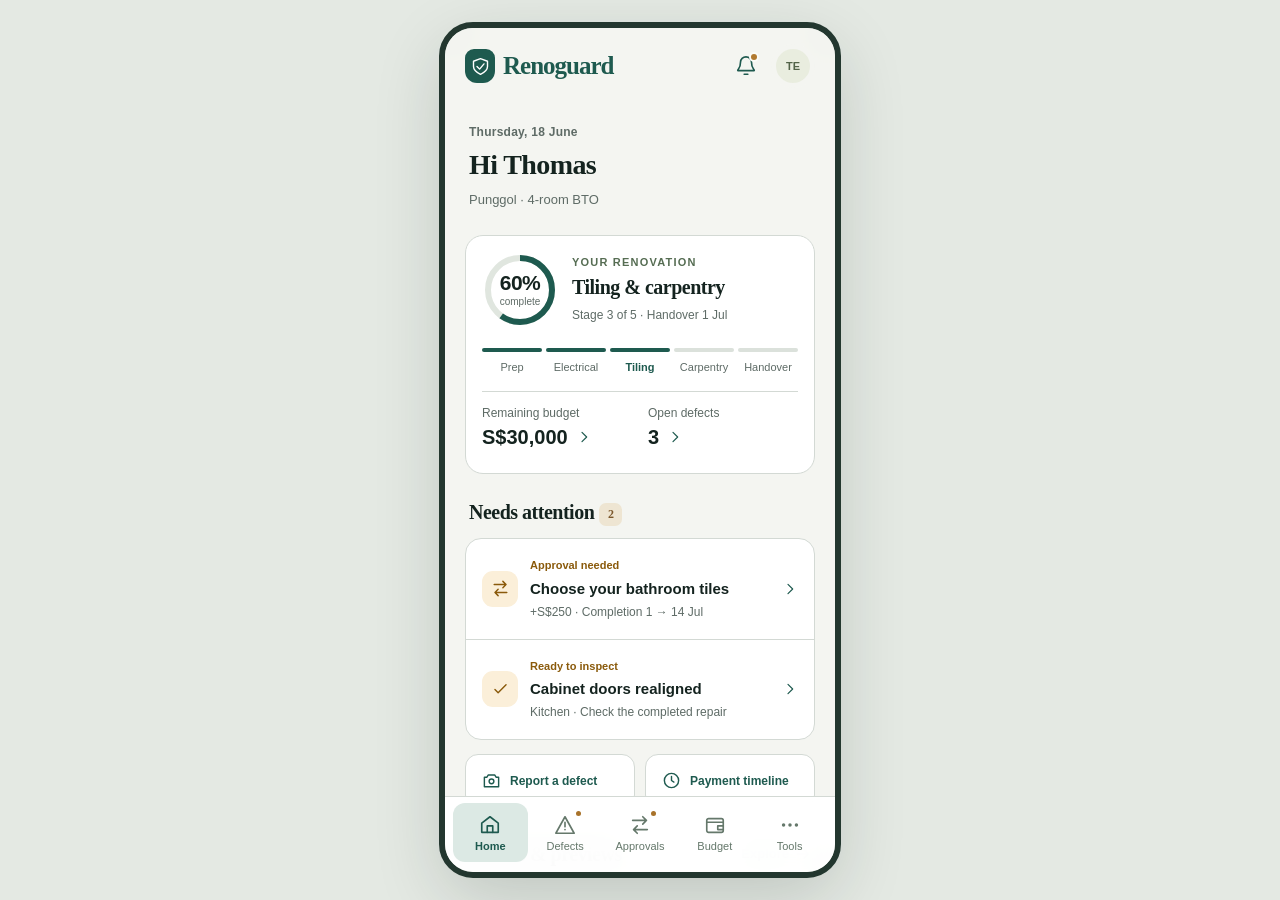
==== commit f1ceddb5: "Fix AR selection and complete A/B scenario testing" ====
--- a/index.html
+++ b/index.html
@@ -2,109 +2,66 @@
 <html lang="en">
 <head>
   <meta charset="utf-8">
-  <meta name="viewport" content="width=device-width, initial-scale=1">
+  <meta name="viewport" content="width=device-width, initial-scale=1, viewport-fit=cover">
   <meta name="theme-color" content="#174d43">
-  <meta name="description" content="Your renovation, clearly organised. Review changes, follow repairs, and keep track of your project with RenoGuard.">
-  <title>Project overview · RenoGuard</title>
-  <link rel="stylesheet" href="styles.css">
+  <meta name="description" content="RenoGuard for mobile. Review renovation changes, track defects, and stay in control of your project budget.">
+  <title>RenoGuard · Mobile</title>
+  <link rel="preload" href="assets/bathroom.webp" as="image">
+  <link rel="stylesheet" href="mobile/styles.css">
   <script src="shared/project-store.js" defer></script>
-  <script src="app.js" defer></script>
+  <script src="mobile/room-model.js" defer></script>
+  <script src="mobile/comparison.js" defer></script>
+  <script src="mobile/app.js" defer></script>
 </head>
 <body>
-  <a class="skip-link" href="#main">Skip to project overview</a>
+  <div class="startup" id="startup" aria-label="Preparing your project"><span class="startup-logo"><svg aria-hidden="true"><use href="#i-shield"/></svg></span><strong>RenoGuard</strong><p>Loading project…</p><span class="startup-track"><i></i></span></div>
+  <a class="skip-link" href="#content">Skip to screen content</a>
   <svg class="icon-sprite" xmlns="http://www.w3.org/2000/svg" aria-hidden="true">
-    <symbol id="icon-shield" viewBox="0 0 24 24"><path d="m12 3 8 3v6c0 5-8 9-8 9s-8-4-8-9V6z"/><path d="m8 12 3 3 5-6"/></symbol>
-    <symbol id="icon-home" viewBox="0 0 24 24"><path d="m3 10 9-7 9 7v10H3z"/><path d="M9 20v-7h6v7"/></symbol>
-    <symbol id="icon-plan" viewBox="0 0 24 24"><rect x="3" y="3" width="18" height="18" rx="2"/><path d="M3 12h8m4 0h6M12 3v5m0 8v5"/></symbol>
-    <symbol id="icon-defect" viewBox="0 0 24 24"><path d="m12 3 10 18H2zM12 9v5m0 3v.1"/></symbol>
-    <symbol id="icon-alert" viewBox="0 0 24 24"><circle cx="12" cy="12" r="9"/><path d="M12 7v6m0 4v.1"/></symbol>
-    <symbol id="icon-changes" viewBox="0 0 24 24"><path d="M4 7h15m-4-4 4 4-4 4M20 17H5m4-4-4 4 4 4"/></symbol>
-    <symbol id="icon-wallet" viewBox="0 0 24 24"><rect x="3" y="5" width="18" height="15" rx="2"/><path d="M3 9h18m0 4h-6v4h6"/></symbol>
-    <symbol id="icon-bell" viewBox="0 0 24 24"><path d="M18 8a6 6 0 0 0-12 0c0 7-3 7-3 9h18c0-2-3-2-3-9M10 21h4"/></symbol>
-    <symbol id="icon-arrow-right" viewBox="0 0 24 24"><path d="M4 12h16m-6-6 6 6-6 6"/></symbol>
-    <symbol id="icon-arrow-up-right" viewBox="0 0 24 24"><path d="M5 19 19 5M5 5h14v14"/></symbol>
-    <symbol id="icon-chevron-right" viewBox="0 0 24 24"><path d="m9 5 7 7-7 7"/></symbol>
-    <symbol id="icon-chevron-down" viewBox="0 0 24 24"><path d="m5 9 7 7 7-7"/></symbol>
-    <symbol id="icon-close" viewBox="0 0 24 24"><path d="m6 6 12 12M6 18 18 6"/></symbol>
-    <symbol id="icon-check" viewBox="0 0 24 24"><path d="m5 12 4 4L19 6"/></symbol>
-    <symbol id="icon-info" viewBox="0 0 24 24"><circle cx="12" cy="12" r="9"/><path d="M12 11v6m0-10v.1"/></symbol>
-    <symbol id="icon-clock" viewBox="0 0 24 24"><circle cx="12" cy="12" r="9"/><path d="M12 7v5l3 2"/></symbol>
-    <symbol id="icon-file" viewBox="0 0 24 24"><path d="M14 3H5v18h14V8zM14 3v5h5M8 12h8m-8 4h6"/></symbol>
-    <symbol id="icon-camera" viewBox="0 0 24 24"><path d="M8 5 6 8H3v12h18V8h-3l-2-3z"/><circle cx="12" cy="13" r="3"/></symbol>
-    <symbol id="icon-sparkles" viewBox="0 0 24 24"><path d="m10 3 2.5 6.5L19 12l-6.5 2.5L10 21l-2.5-6.5L1 12l6.5-2.5zM19 2v5m-2.5-2.5h5"/></symbol>
-    <symbol id="icon-menu" viewBox="0 0 24 24"><path d="M4 6h16M4 12h16M4 18h16"/></symbol>
-    <symbol id="icon-plus" viewBox="0 0 24 24"><path d="M12 5v14M5 12h14"/></symbol>
-    <symbol id="icon-dots" viewBox="0 0 24 24"><circle cx="5" cy="12" r="1"/><circle cx="12" cy="12" r="1"/><circle cx="19" cy="12" r="1"/></symbol>
-    <symbol id="icon-external" viewBox="0 0 24 24"><path d="M14 3h7v7m0-7L10 14M10 3H3v18h18v-7"/></symbol>
-    <symbol id="icon-search" viewBox="0 0 24 24"><circle cx="10" cy="10" r="6"/><path d="m15 15 6 6"/></symbol>
-    <symbol id="icon-refresh" viewBox="0 0 24 24"><path d="M20 7v5h-5M4 17v-5h5M5 8a8 8 0 0 1 13-3l2 2M4 17l2 2a8 8 0 0 0 13-3"/></symbol>
+    <symbol id="i-shield" viewBox="0 0 24 24"><path d="m12 3 8 3v6c0 5-8 9-8 9s-8-4-8-9V6z"/><path d="m8 12 3 3 5-6"/></symbol>
+    <symbol id="i-home" viewBox="0 0 24 24"><path d="m3 10 9-7 9 7v10H3z"/><path d="M9 20v-7h6v7"/></symbol>
+    <symbol id="i-rooms" viewBox="0 0 24 24"><rect x="3" y="3" width="18" height="18" rx="2"/><path d="M3 12h8m4 0h6M12 3v5m0 8v5"/></symbol>
+    <symbol id="i-defects" viewBox="0 0 24 24"><path d="m12 3 10 18H2zM12 9v5m0 3v.1"/></symbol>
+    <symbol id="i-changes" viewBox="0 0 24 24"><path d="M4 7h15m-4-4 4 4-4 4M20 17H5m4-4-4 4 4 4"/></symbol>
+    <symbol id="i-budget" viewBox="0 0 24 24"><rect x="3" y="5" width="18" height="15" rx="2"/><path d="M3 9h18m0 4h-6v4h6"/></symbol>
+    <symbol id="i-bell" viewBox="0 0 24 24"><path d="M18 8a6 6 0 0 0-12 0c0 7-3 7-3 9h18c0-2-3-2-3-9M10 21h4"/></symbol>
+    <symbol id="i-right" viewBox="0 0 24 24"><path d="m9 5 7 7-7 7"/></symbol>
+    <symbol id="i-arrow" viewBox="0 0 24 24"><path d="M4 12h16m-6-6 6 6-6 6"/></symbol>
+    <symbol id="i-back" viewBox="0 0 24 24"><path d="M20 12H4m6-6-6 6 6 6"/></symbol>
+    <symbol id="i-check" viewBox="0 0 24 24"><path d="m5 12 4 4L19 6"/></symbol>
+    <symbol id="i-clock" viewBox="0 0 24 24"><circle cx="12" cy="12" r="9"/><path d="M12 7v5l3 2"/></symbol>
+    <symbol id="i-file" viewBox="0 0 24 24"><path d="M14 3H5v18h14V8zM14 3v5h5M8 12h8m-8 4h6"/></symbol>
+    <symbol id="i-plus" viewBox="0 0 24 24"><path d="M12 5v14M5 12h14"/></symbol>
+    <symbol id="i-search" viewBox="0 0 24 24"><circle cx="10" cy="10" r="6"/><path d="m15 15 6 6"/></symbol>
+    <symbol id="i-close" viewBox="0 0 24 24"><path d="m6 6 12 12M6 18 18 6"/></symbol>
+    <symbol id="i-camera" viewBox="0 0 24 24"><path d="M8 5 6 8H3v12h18V8h-3l-2-3z"/><circle cx="12" cy="13" r="3"/></symbol>
+    <symbol id="i-info" viewBox="0 0 24 24"><circle cx="12" cy="12" r="9"/><path d="M12 11v6m0-10v.1"/></symbol>
+    <symbol id="i-sparkles" viewBox="0 0 24 24"><path d="m10 3 2.5 6.5L19 12l-6.5 2.5L10 21l-2.5-6.5L1 12l6.5-2.5zM19 2v5m-2.5-2.5h5"/></symbol>
+    <symbol id="i-send" viewBox="0 0 24 24"><path d="m21 3-7 18-4-10-7-4zM10 11 21 3"/></symbol>
+    <symbol id="i-refresh" viewBox="0 0 24 24"><path d="M20 7v5h-5M4 17v-5h5M5 8a8 8 0 0 1 13-3l2 2M4 17l2 2a8 8 0 0 0 13-3"/></symbol>
+    <symbol id="i-more" viewBox="0 0 24 24"><circle cx="5" cy="12" r="1"/><circle cx="12" cy="12" r="1"/><circle cx="19" cy="12" r="1"/></symbol>
   </svg>
-
-  <div class="app-layout">
-    <aside class="sidebar" aria-label="Project sidebar">
-      <a class="brand" href="./" aria-label="RenoGuard project overview"><span class="brand-mark"><svg><use href="#icon-shield"/></svg></span><span>reno<span class="brand-light">guard</span><span class="brand-period">.</span></span></a>
-      <button class="project-switch" data-open="project"><span class="project-avatar"><svg><use href="#icon-home"/></svg></span><span><strong>Punggol BTO</strong><small>Your renovation project</small></span><svg class="small-icon"><use href="#icon-chevron-down"/></svg></button>
-      <p class="nav-caption">YOUR WORKSPACE</p>
-      <nav class="desktop-nav" aria-label="Main navigation">
-        <button class="nav-link active" data-home aria-current="page"><svg><use href="#icon-home"/></svg><span>Overview</span></button>
-        <button class="nav-link" data-open="rooms"><svg><use href="#icon-plan"/></svg><span>My rooms</span></button>
-        <button class="nav-link" data-open="defects"><svg><use href="#icon-defect"/></svg><span>Defects</span><span class="nav-count" data-value="open-defects">3</span></button>
-        <button class="nav-link" data-open="proposal"><svg><use href="#icon-changes"/></svg><span>Changes</span><span class="nav-count muted-count" data-value="pending-count">1</span></button>
-        <button class="nav-link" data-open="budget"><svg><use href="#icon-wallet"/></svg><span>Budget</span></button>
-      </nav>
-      <div class="sidebar-secondary"><button class="nav-link" data-open="documents"><svg><use href="#icon-file"/></svg><span>Documents</span></button><button class="nav-link" data-open="assistant"><svg><use href="#icon-sparkles"/></svg><span>Project assistant</span></button></div>
-      <div class="sidebar-bottom"><div class="reassurance"><span class="reassurance-icon"><svg><use href="#icon-shield"/></svg></span><p>Your home.<br><strong>Your peace of mind.</strong></p></div><button class="profile" data-open="project"><span class="avatar">TE</span><span><strong>Thomas Eng</strong><small>Homeowner</small></span><svg class="small-icon"><use href="#icon-dots"/></svg></button></div>
-    </aside>
-
-    <div class="workspace">
-      <header class="topbar">
-        <a class="mobile-brand brand" href="./" aria-label="RenoGuard project overview"><span class="brand-mark"><svg><use href="#icon-shield"/></svg></span><span>renoguard<span class="brand-period">.</span></span></a>
-        <div class="breadcrumb"><span>Your project</span><svg><use href="#icon-chevron-right"/></svg><strong>Overview</strong></div>
-        <div class="topbar-actions"><button class="demo-label" data-open="project" aria-label="Demo project settings">Demo project</button><button class="icon-button notification-button" data-open="notifications" aria-label="View project notifications"><svg><use href="#icon-bell"/></svg><span class="notification-dot" data-notification-dot></span></button><button class="topbar-avatar avatar" data-open="project" aria-label="Thomas Eng's project settings">TE</button></div>
-      </header>
-
-      <main id="main" class="dashboard" tabindex="-1">
-        <section class="page-heading"><div><p class="eyebrow">PUNGGOL · 4-ROOM BTO</p><h1>Welcome back, Thomas<span class="heading-period">.</span></h1><p class="page-intro">A little closer to the home you imagined.</p></div><button class="button secondary report-button" data-open="report"><svg><use href="#icon-plus"/></svg>Report a defect</button></section>
-
-        <section class="attention-section" aria-labelledby="attention-heading">
-          <div class="section-heading"><h2 id="attention-heading">Needs your attention <span class="section-count" data-value="action-count">2</span></h2><span class="section-hint">Your next steps, all in one place</span></div>
-          <div class="attention-grid">
-            <article class="decision-card" id="proposal-card">
-              <div class="decision-body"><div class="decision-top"><span class="status-badge amber" data-proposal-status><span class="status-dot"></span>Pending approval</span><span class="record-label">VO-003</span></div><div class="proposal-summary"><div class="material-swatch" aria-hidden="true"><span></span></div><div><p class="card-eyebrow">MAIN BEDROOM</p><h3>Bedroom tile replacement</h3><p data-proposal-note>Your original tile is out of stock. Review the replacement proposed by your interior designer.</p></div></div><div class="proposal-impact"><div><span>Additional cost</span><strong>+S$180</strong></div><div><span>Handover impact</span><strong>No delay <svg><use href="#icon-check"/></svg></strong></div></div><button class="button primary" data-open="proposal"><span data-proposal-cta>Review proposed change</span><svg><use href="#icon-arrow-right"/></svg></button></div>
-              <button class="decision-footer" data-action="defect-detail" data-id="DEF-002"><svg><use href="#icon-defect"/></svg><span>Linked to <strong>cracked bedroom tiles</strong></span><svg class="small-icon"><use href="#icon-chevron-right"/></svg></button>
-            </article>
-
-            <article class="verification-card" id="verification-card"><div class="verification-top"><span class="verification-icon"><svg><use href="#icon-check"/></svg></span><span class="status-badge green" data-verification-status>Ready to inspect</span></div><p class="card-eyebrow">KITCHEN · DEF-003</p><h3>Cabinet alignment completed</h3><p>Your cabinet doors have been realigned. Check the work before marking the defect as resolved.</p><div class="assigned-person"><span class="mini-avatar">JT</span><span>Updated by <strong>John Tan</strong><small>Interior designer · 16 Sep</small></span></div><button class="button secondary" data-action="defect-detail" data-id="DEF-003"><span data-verification-cta>Inspect repair</span><svg><use href="#icon-arrow-right"/></svg></button></article>
-            <article class="attention-followup" id="followup-card" hidden><h3>A repair needs follow-up</h3><p></p><button class="button secondary" data-open="defects">Review defect records<svg><use href="#icon-arrow-right"/></svg></button></article>
-            <div class="attention-empty" id="attention-empty" hidden><span class="verification-icon"><svg><use href="#icon-check"/></svg></span><div><h3>No decisions waiting</h3><p>Your approvals and inspections are up to date. Open repairs are still tracked below.</p></div><button class="button secondary compact" data-open="defects">View repairs<svg><use href="#icon-arrow-right"/></svg></button></div>
-          </div>
-        </section>
-
-        <section class="project-section" aria-labelledby="project-heading">
-          <div class="section-heading"><h2 id="project-heading">Your project at a glance</h2><button class="text-button" data-open="timeline">View timeline<svg><use href="#icon-arrow-up-right"/></svg></button></div>
-          <div class="metrics-grid">
-            <button class="metric-card progress-metric" data-open="timeline"><span class="metric-icon"><svg><use href="#icon-home"/></svg></span><span class="metric-label">Renovation progress</span><span class="metric-value">67<span>%</span><span class="progress-ring" aria-hidden="true"><svg viewBox="0 0 42 42"><circle cx="21" cy="21" r="16"/><circle class="ring-fill" cx="21" cy="21" r="16"/></svg></span></span><span class="metric-caption">4 of 6 stages complete</span></button>
-            <button class="metric-card" data-open="budget"><span class="metric-icon"><svg><use href="#icon-wallet"/></svg></span><span class="metric-label">Remaining allowance</span><span class="metric-value" data-value="available">S$2,750</span><span class="metric-caption">After approved costs</span></button>
-            <button class="metric-card" data-open="defects"><span class="metric-icon warm"><svg><use href="#icon-defect"/></svg></span><span class="metric-label">Open defects</span><span class="metric-value" data-value="open-defects">3</span><span class="metric-caption">Tracked through to verification</span></button>
-            <button class="metric-card" data-open="timeline"><span class="metric-icon"><svg><use href="#icon-clock"/></svg></span><span class="metric-label">Target handover</span><span class="metric-value date-value">30 Sep</span><span class="metric-caption">2026 · Finishing stage</span></button>
-          </div>
-        </section>
-
-        <div class="lower-grid">
-          <section class="rooms-section" aria-labelledby="rooms-heading"><div class="section-heading"><h2 id="rooms-heading">Picture your progress</h2><button class="text-button" data-open="rooms">My rooms<svg><use href="#icon-arrow-up-right"/></svg></button></div><article class="room-card"><button class="room-image-button" data-open="rooms" aria-label="Explore your rooms and illustrative living room preview"><img src="assets/living-room.png" alt="Illustrative renovated living room with warm oak finishes, a taupe sofa, and soft daylight" width="1536" height="1024"><span class="image-label"><span class="status-dot"></span>Living &amp; dining</span><span class="image-expand"><svg><use href="#icon-arrow-up-right"/></svg></span></button><div class="room-card-bottom"><div><h3>A space taking shape.</h3><p>Illustrative preview · Explore your rooms and linked defects.</p></div><button class="button secondary compact" data-open="rooms"><svg><use href="#icon-plan"/></svg>Explore rooms</button></div></article></section>
-
-          <section class="activity-section" aria-labelledby="activity-heading"><div class="section-heading"><h2 id="activity-heading">Recent updates</h2><button class="text-button" data-open="notifications">View all<svg><use href="#icon-arrow-up-right"/></svg></button></div><div class="activity-card"><div class="activity-list" id="activity-list" aria-live="polite"><div class="activity-item"><span class="activity-marker amber"><svg><use href="#icon-changes"/></svg></span><div class="activity-copy"><strong>Tile replacement proposed</strong><p>Main bedroom · +S$180, no handover delay</p><small>17 Sep · John Tan</small></div></div><div class="activity-item"><span class="activity-marker green"><svg><use href="#icon-check"/></svg></span><div class="activity-copy"><strong>Cabinet alignment completed</strong><p>Kitchen · Ready for your inspection</p><small>16 Sep · John Tan</small></div></div><div class="activity-item"><span class="activity-marker"><svg><use href="#icon-defect"/></svg></span><div class="activity-copy"><strong>Bedroom defect acknowledged</strong><p>Your tile report is linked to a repair.</p><small>14 Sep · John Tan</small></div></div></div><button class="contact-link" data-open="contact"><span class="mini-avatar">JT</span><span><strong>Your interior designer</strong><small>John Tan · Northline Interiors</small></span><svg><use href="#icon-chevron-right"/></svg></button></div></section>
-        </div>
-
-        <section class="utility-strip" aria-label="Project tools"><button data-open="documents"><svg><use href="#icon-file"/></svg><span><strong>Your documents</strong><small>Quotations &amp; project records</small></span><svg class="small-icon"><use href="#icon-chevron-right"/></svg></button><button data-open="assistant"><svg><use href="#icon-sparkles"/></svg><span><strong>A little clarity</strong><small>Understand your scope &amp; costs</small></span><svg class="small-icon"><use href="#icon-chevron-right"/></svg></button></section>
-        <footer class="dashboard-footer"><span>Renovate with proof, not promises.</span><span>Sample project · 17 Sep 2026</span></footer>
-      </main>
+  <div class="mobile-app">
+    <div class="app-viewport">
+    <header class="app-header">
+      <button class="icon-button back-button" data-action="back" aria-label="Back to previous screen" hidden><svg><use href="#i-back"/></svg></button>
+      <a class="brand" href="#overview" aria-label="RenoGuard overview"><span class="brand-mark"><svg><use href="#i-shield"/></svg></span>renoguard<span class="brand-dot">.</span></a>
+      <span class="header-context" id="header-context" hidden></span>
+      <div class="header-actions"><a class="icon-button header-home" href="#overview" aria-label="Back to home" hidden><svg><use href="#i-home"/></svg></a><a class="icon-button notification-button" href="#updates" aria-label="Project updates"><svg><use href="#i-bell"/></svg><span class="notification-dot" id="notification-dot"></span></a><a class="avatar" href="#profile" aria-label="Your profile">TE</a></div>
+    </header>
+    <div id="storage-notice" class="storage-notice" hidden>Saving is unavailable in this browser. Your changes may disappear after a reload.</div>
+    <main id="content" tabindex="-1"></main>
     </div>
-
-    <nav class="mobile-nav" aria-label="Mobile navigation"><button class="active" data-home aria-current="page"><svg><use href="#icon-home"/></svg><span>Overview</span></button><button data-open="rooms"><svg><use href="#icon-plan"/></svg><span>Rooms</span></button><button data-open="defects"><svg><use href="#icon-defect"/></svg><span>Defects</span></button><button data-open="proposal"><svg><use href="#icon-changes"/></svg><span>Changes</span></button><button data-open="budget"><svg><use href="#icon-wallet"/></svg><span>Budget</span></button></nav>
+    <div class="variation-actions" id="variation-actions" aria-label="Variation actions" hidden></div>
+    <nav class="bottom-nav" aria-label="Main navigation">
+      <a href="#overview" data-tab="overview" aria-current="page"><svg><use href="#i-home"/></svg><span>Home</span></a>
+      <a href="#defects" data-tab="defects"><svg><use href="#i-defects"/></svg><span>Defects</span><span class="nav-dot" id="defect-nav-dot" hidden></span></a>
+      <a href="#changes" data-tab="changes"><svg><use href="#i-changes"/></svg><span>Approvals</span><span class="nav-dot" id="change-nav-dot"></span></a>
+      <a href="#budget" data-tab="budget"><svg><use href="#i-budget"/></svg><span>Budget</span></a>
+      <a href="#more" data-tab="more"><svg><use href="#i-more"/></svg><span>Tools</span></a>
+    </nav>
   </div>
-
-  <dialog id="modal" aria-labelledby="modal-title" aria-describedby="modal-kicker"><div class="modal-header"><div><p class="eyebrow" id="modal-kicker">YOUR PROJECT</p><h2 id="modal-title">Project details</h2></div><button class="icon-button" data-close aria-label="Close project details"><svg><use href="#icon-close"/></svg></button></div><div id="modal-content" class="modal-content"></div></dialog>
-  <noscript><p class="noscript-message">Enable JavaScript to use the project panels and save changes to this demo.</p></noscript>
+  <dialog id="room-dialog" class="room-dialog" aria-labelledby="room-dialog-title"><div id="room-dialog-content"></div></dialog>
+  <div class="sr-only" id="announcements" role="status" aria-live="polite"></div>
+  <noscript><style>.startup{display:none}</style><p class="noscript">Enable JavaScript to use the prototype.</p></noscript>
 </body>
 </html>
--- a/mobile/styles.css
+++ b/mobile/styles.css
@@ -0,0 +1,779 @@
+:root { --green:#1e5a4f; --green-dark:#123a33; --green-soft:#dce9e4; --ink:#14231f; --muted:#5e6b66; --line:#d3d9d4; --canvas:#f4f5f1; --white:#fff; --amber:#8a5a0b; --amber-soft:#fbefd9; --red:#a23a31; font-family:"Segoe UI",-apple-system,BlinkMacSystemFont,sans-serif; color-scheme:light; -webkit-font-smoothing:antialiased; }
+:root { --page-inset:20px; --heading-inset:4px; --card-inset:16px; --text-title:28px; --text-section:20px; --text-body:14px; --text-item:15px; --text-small:12px; --text-caption:11px; }
+* { box-sizing:border-box; }
+html { scrollbar-width:none; }
+html::-webkit-scrollbar,.app-viewport::-webkit-scrollbar { display:none; }
+body { margin:0; background:#e9ede6; color:var(--ink); font-size:var(--text-body); }
+button,input,select,textarea { font:inherit; color:inherit; }
+button,a { -webkit-tap-highlight-color:transparent; touch-action:manipulation; }
+button { cursor:pointer; }
+button:disabled { cursor:default; opacity:.5; }
+a { color:var(--green); text-decoration:none; }
+svg { width:22px; height:22px; fill:none; stroke:currentColor; stroke-width:1.8; stroke-linecap:round; stroke-linejoin:round; flex-shrink:0; }
+button svg,a svg { pointer-events:none; }
+h1,h2,h3,h4,p { margin:0; }
+h1,h2,h3,h4 { font-weight:650; }
+h1 { font-size:28px; letter-spacing:-1px; line-height:1.23; }
+h2 { font-size:19px; letter-spacing:-.4px; line-height:1.4; }
+h3 { font-size:16px; letter-spacing:-.2px; line-height:1.4; }
+p { line-height:1.6; }
+small { font-size:12px; }
+[hidden] { display:none !important; }
+:focus-visible { outline:3px solid #b98731; outline-offset:3px; }
+#screen-title:focus { outline:none; }
+.icon-sprite,.sr-only { position:absolute; width:1px; height:1px; overflow:hidden; clip:rect(0,0,0,0); white-space:nowrap; }
+.skip-link { position:fixed; top:-70px; left:16px; z-index:100; padding:13px 18px; background:var(--green); color:white; border-radius:9px; }
+.skip-link:focus { top:10px; }
+.mobile-app { width:100%; max-width:480px; margin:0 auto; min-height:100dvh; background:var(--canvas); box-shadow:0 0 60px #1d372c0a; position:relative; }
+.app-header { position:sticky; top:0; z-index:30; display:flex; align-items:center; justify-content:space-between; gap:6px; min-height:calc(72px + env(safe-area-inset-top)); padding:calc(12px + env(safe-area-inset-top)) 18px 12px; background:#fbfcf8f5; border-bottom:1px solid var(--line); backdrop-filter:blur(14px); }
+.brand { display:flex; align-items:center; gap:8px; font-size:22px; font-weight:750; letter-spacing:-.85px; color:var(--green); white-space:nowrap; }
+.brand-mark { display:grid; place-items:center; width:30px; height:34px; background:var(--green); color:white; border-radius:9px 9px 12px 12px; }
+.brand-mark svg { width:21px; height:21px; stroke-width:1.6; }
+.brand-dot { margin-left:-8px; color:#8a9d80; }
+.header-actions { display:flex; align-items:center; gap:5px; }
+.icon-button { display:grid; place-items:center; width:44px; height:44px; min-width:44px; padding:0; border:0; background:none; border-radius:12px; color:var(--green); }
+.icon-button:hover { background:var(--green-soft); }
+.notification-button { position:relative; }
+.notification-dot { position:absolute; width:6px; height:6px; top:10px; right:11px; background:#b17a30; border-radius:50%; box-shadow:0 0 0 2px #fbfcf8; }
+.avatar { display:grid; place-items:center; width:44px; height:44px; background:#e9eddf; border:4px solid #fbfcf8; border-radius:50%; font-size:12px; font-weight:700; color:#526348; }
+.header-context { min-width:0; font-size:16px; font-weight:650; line-height:1.3; text-overflow:ellipsis; overflow:hidden; white-space:nowrap; }
+.app-header.detail-header { display:grid; grid-template-columns:44px minmax(0,1fr) 44px; align-items:center; gap:12px; padding-inline:var(--page-inset); }
+.detail-header .back-button { grid-column:1; grid-row:1; }
+.detail-header .header-context { grid-column:2; grid-row:1; text-align:center; }
+.detail-header .header-actions { grid-column:3; grid-row:1; width:44px; justify-content:center; }
+.detail-header .header-actions .avatar { display:none; }
+main { padding:24px var(--page-inset) 110px; min-height:calc(100dvh - 76px - env(safe-area-inset-top)); overflow-wrap:anywhere; }
+.bottom-nav { position:fixed; z-index:40; bottom:0; left:50%; transform:translateX(-50%); display:grid; grid-template-columns:repeat(5,minmax(0,1fr)); width:100%; max-width:480px; padding:8px 10px max(10px,env(safe-area-inset-bottom)); background:#fffffff5; border-top:1px solid var(--line); backdrop-filter:blur(16px); }
+.bottom-nav a { position:relative; display:flex; flex-direction:column; align-items:center; justify-content:center; gap:5px; min-height:52px; padding:5px 1px; color:#65786b; font-size:11px; border-radius:12px; }
+.bottom-nav a[aria-current="page"] { background:var(--green-soft); color:var(--green); font-weight:700; }
+.bottom-nav svg { width:22px; height:22px; }
+.nav-dot { width:5px; height:5px; border-radius:50%; background:#a8722a; position:absolute; top:8px; right:calc(50% - 16px); }
+.eyebrow { font-size:11px; font-weight:700; letter-spacing:1.2px; text-transform:uppercase; color:#566d53; }
+.screen-heading { margin-bottom:24px; padding-inline:var(--heading-inset); }
+.screen-heading h1 { margin:0; }
+.screen-heading .eyebrow + h1 { margin-top:6px; }
+.screen-heading .intro { margin-top:8px; }
+.intro { color:var(--muted); font-size:14px; line-height:1.6; }
+.heading-row,.section-heading,.card-top { display:flex; align-items:center; justify-content:space-between; gap:12px; }
+.section-heading { margin:24px 0 12px; padding-inline:var(--heading-inset); }
+.section-heading h2 { font-size:var(--text-section); }
+.text-link { display:inline-flex; align-items:center; justify-content:center; gap:6px; min-height:44px; padding:5px 0; border:0; background:none; font-size:13px; font-weight:600; color:var(--green); }
+.text-link svg { width:16px; height:16px; }
+.count { display:inline-grid; place-items:center; min-width:23px; height:23px; margin-left:5px; background:#eee5d2; color:#7b572b; border-radius:7px; font-size:12px; vertical-align:middle; }
+.stack { display:grid; gap:12px; }
+.card { border:1px solid var(--line); border-radius:18px; background:white; padding:var(--card-inset); }
+.status { display:inline-flex; align-items:center; gap:5px; max-width:100%; font-size:11px; font-weight:650; padding:5px 8px; border-radius:6px; line-height:1.35; }
+.status.amber { background:var(--amber-soft); color:var(--amber); }
+.status.green { background:#e7f1e8; color:#315e39; }
+.status.neutral { background:#edf0e9; color:#586b5c; }
+.record-id { font-size:12px; font-weight:600; color:#62745d; }
+.record-ref { white-space:nowrap; }
+.proposal-card { padding:0; overflow:hidden; }
+.proposal-main { padding:var(--card-inset); }
+.proposal-title { display:flex; gap:13px; align-items:center; margin:17px 0; }
+.tile-swatch { width:53px; height:61px; flex-shrink:0; border:4px solid #dfddd5; border-radius:9px; background:linear-gradient(115deg,#c8c3b8,#e4e0d7 48%,#cfcbc0); position:relative; box-shadow:inset 0 0 0 1px #c5c2b6; }
+.tile-swatch:before,.tile-swatch:after { content:""; position:absolute; background:#f2eee4; opacity:.9; }
+.tile-swatch:before { height:100%; width:1px; left:50%; }
+.tile-swatch:after { width:100%; height:1px; top:50%; }
+.tile-swatch.ivory { background:linear-gradient(115deg,#e2d1b5,#f1e4cc 48%,#d3c09f); border-color:#e7dcc9; }
+.proposal-title .eyebrow { font-size:11px; letter-spacing:1px; }
+.proposal-title h3 { font-size:17px; margin:4px 0 5px; }
+.proposal-title p:last-child { font-size:13px; color:var(--muted); }
+.impact-inline { display:grid; grid-template-columns:1fr 1fr; gap:14px; border-top:1px solid var(--line); padding-top:15px; margin:14px 0 18px; }
+.impact-inline small { display:block; color:var(--muted); font-size:11px; margin-bottom:4px; }
+.impact-inline strong { font-size:20px; font-weight:650; letter-spacing:-.5px; }
+.impact-inline > div+div { padding-left:13px; border-left:1px solid var(--line); }
+.impact-inline .date-impact { font-size:14px; color:var(--green); line-height:26px; }
+.button { display:flex; align-items:center; justify-content:center; gap:9px; width:100%; min-height:49px; padding:12px 15px; border:1px solid #cdd8c6; border-radius:11px; background:white; color:var(--green); font-size:14px; font-weight:650; line-height:1.45; text-align:center; }
+.button.primary { background:var(--green); border-color:var(--green); color:white; }
+.button.primary:hover { background:var(--green-dark); }
+.button.secondary:hover { background:var(--green-soft); }
+.button.danger { color:var(--red); background:#fff5f1; border-color:#e5c6be; }
+.button svg { width:19px; height:19px; }
+.button.split { justify-content:space-between; }
+.button.compact { min-height:44px; font-size:13px; }
+.button.quiet { background:transparent; border-color:transparent; }
+.card-link { display:flex; align-items:center; gap:8px; padding:13px 19px; min-height:48px; background:#f9f5eb; border-top:1px solid #eee7d8; font-size:12px; color:#61705b; }
+.card-link > svg:last-child { margin-left:auto; }
+.card-link svg { width:15px; height:15px; }
+.inspection-card { background:#eef3e9; display:flex; gap:13px; align-items:flex-start; }
+.icon-tile { display:grid; place-items:center; width:39px; height:39px; flex-shrink:0; border-radius:12px; background:#e1ead9; color:#456848; }
+.inspection-card .record-id { font-size:12px; margin-bottom:5px; }
+.inspection-card p { font-size:13px; color:var(--muted); margin:5px 0 8px; }
+.inspection-card .text-link { min-height:44px; padding:2px 0; font-size:13px; }
+.money-card { display:block; padding:var(--card-inset); color:white; background:var(--green); border:1px solid var(--green); border-radius:18px; position:relative; overflow:hidden; }
+.money-card:after { content:""; position:absolute; right:-31px; top:-25px; width:155px; height:155px; border:1px solid #d1e4cd24; border-radius:50%; box-shadow:0 0 0 25px #d1e4cd0a,0 0 0 50px #d1e4cd08; pointer-events:none; }
+.money-card .money-label { font-size:12px; color:#dce8d8; display:flex; align-items:center; justify-content:space-between; }
+.money-card .money-value { display:block; font-size:33px; font-weight:650; letter-spacing:-1px; margin:8px 0 6px; }
+.money-card small { color:#d5e1d1; font-size:11px; }
+.two-up { display:grid; grid-template-columns:1fr 1fr; gap:12px; margin-top:12px; }
+.stat-card { padding:var(--card-inset); border:1px solid var(--line); background:white; border-radius:16px; display:block; }
+.stat-card svg { width:18px; height:18px; color:#668567; margin-bottom:10px; }
+.stat-card strong { display:block; font-size:23px; margin:5px 0; letter-spacing:-.6px; }
+.stat-card span,.stat-card small { display:block; color:var(--muted); font-size:12px; }
+.progress-card { display:flex; align-items:center; justify-content:space-between; gap:14px; margin-top:12px; padding:17px; }
+.progress-card p { font-size:12px; color:var(--muted); margin-top:4px; }
+.progress-ring { position:relative; display:grid; place-items:center; width:76px; height:76px; flex-shrink:0; }
+.progress-ring > svg { position:absolute; inset:0; width:100%; height:100%; stroke-width:6; stroke-linecap:butt; }
+.progress-ring-track { stroke:#e0e6df; }
+.progress-ring-fill { stroke:var(--green); }
+.progress-ring-copy { display:flex; flex-direction:column; align-items:center; gap:2px; text-align:center; }
+.progress-ring-copy strong { font-size:21px; font-weight:700; line-height:1.1; letter-spacing:-.5px; font-variant-numeric:tabular-nums; }
+.progress-ring-copy small { font-size:10px; line-height:1.2; color:var(--muted); }
+.preview-card { padding:0; overflow:hidden; }
+.preview-card img { display:block; width:100%; aspect-ratio:1.65; object-fit:cover; }
+.preview-caption { padding:15px 17px; display:flex; justify-content:space-between; align-items:center; gap:10px; }
+.preview-caption p { font-size:11px; color:var(--muted); margin-top:4px; }
+.preview-caption svg { width:18px; color:var(--green); }
+.activity-list { list-style:none; padding:0; margin:0; }
+.activity-item { display:flex; gap:12px; padding:16px 0; border-bottom:1px solid var(--line); }
+.activity-item:last-child { border-bottom:0; }
+.activity-marker { display:grid; place-items:center; width:32px; height:32px; background:#edf2e8; color:#698064; border-radius:10px; flex-shrink:0; }
+.activity-marker svg { width:17px; height:17px; }
+.activity-item strong { display:block; font-size:13px; font-weight:600; line-height:1.5; }
+.activity-item p { font-size:12px; color:var(--muted); margin-top:4px; }
+.activity-item small { display:block; color:#65745f; font-size:12px; margin-top:6px; }
+.tool-grid { display:grid; grid-template-columns:1fr 1fr; gap:12px; margin-top:22px; }
+.tool-link { display:flex; flex-direction:column; align-items:flex-start; gap:9px; padding:17px; background:#edf2e8; border:1px solid #dee6d6; border-radius:14px; font-size:13px; font-weight:600; min-height:108px; }
+.tool-link small { color:var(--muted); font-size:12px; font-weight:400; }
+.demo-note { margin-top:22px; font-size:11px; color:#6d7e6a; line-height:1.6; }
+.room-list { display:grid; gap:12px; }
+.room-map { display:grid; grid-template-columns:1fr 1fr; gap:12px; padding:12px; background:#e9eee1; border:1px solid #b9caaf; border-radius:19px; }
+.room-map-tile { display:flex; flex-direction:column; justify-content:flex-start; min-height:139px; padding:16px 13px; background:#fff; border:1px solid #d3ddc9; border-radius:11px; color:var(--ink); }
+.room-map-tile.wide { grid-column:1 / -1; min-height:110px; }
+.room-map-tile > svg { color:#668360; margin-bottom:10px; width:20px; height:20px; }
+.room-map-tile h3 { font-size:14px; margin-bottom:7px; }
+.room-map-tile span { font-size:12px; color:#526b4c; line-height:1.5; }
+.room-map-tile strong { font-size:15px; line-height:1.4; }
+.room-map-tile small { font-size:12px; color:var(--muted); line-height:1.5; margin-top:8px; }
+.room-map-tile small + small { color:#76592a; margin-top:5px; }
+.room-map-tile:hover { background:#f6faf0; border-color:#9cb38f; }
+.room-row,.record-row,.document-row { display:flex; align-items:center; justify-content:space-between; gap:12px; min-height:88px; padding:var(--card-inset); background:white; border:1px solid var(--line); border-radius:15px; color:var(--ink); }
+.room-row > div:first-child { display:flex; align-items:center; gap:13px; }
+.room-row small { display:block; color:var(--muted); font-size:12px; margin-top:5px; }
+.room-row .icon-tile { background:#edf2e8; }
+.room-row > svg,.record-row > svg { width:18px; color:#6a8065; }
+.record-row { align-items:flex-start; }
+.record-row > div { flex:1; min-width:0; display:grid; justify-items:start; row-gap:8px; }
+.record-row h3 { margin:0; font-size:var(--text-item); line-height:1.4; }
+.record-row p { color:var(--muted); font-size:var(--text-small); line-height:1.5; }
+.record-row .record-meta { margin-top:0; display:flex; flex-wrap:wrap; gap:6px; font-size:12px; color:#617269; }
+.record-row > svg { margin:0; align-self:center; }
+.record-topline { display:flex; align-items:center; gap:12px; width:100%; }
+.record-photo-count { position:absolute; right:3px; bottom:3px; display:inline-flex; align-items:center; gap:3px; min-height:20px; padding:2px 5px; border:1px solid #d3d9d4; border-radius:6px; background:#fffffff2; color:var(--green); font-size:var(--text-caption); line-height:1.2; }
+.record-photo-count svg { width:12px; height:12px; }
+.record-summary { width:100%; }
+.record-summary.has-photo { display:grid; grid-template-columns:minmax(0,1fr) 64px; align-items:start; gap:12px; }
+.record-summary > div { min-width:0; }
+.record-summary p { margin-top:6px; }
+.record-thumbnail { position:relative; display:block; width:64px; height:64px; overflow:hidden; border:1px solid var(--line); border-radius:10px; background:#edf0e9; }
+.record-thumbnail img,.photo-thumbnail img { display:block; width:100%; height:100%; object-fit:cover; }
+.record-thumbnail .photo-image-closeup,.photo-thumbnail .photo-image-closeup { position:absolute; left:-45.45%; top:-36.36%; width:181.82%; height:181.82%; max-width:none; }
+.next-label { display:block; font-size:var(--text-small); font-weight:600; margin-top:0; color:var(--green); }
+.segmented { display:flex; gap:4px; padding:5px; background:#e9eee3; border-radius:12px; margin:24px 0 16px; }
+.segmented button { flex:1; min-height:44px; font-size:12px; border:0; background:none; border-radius:8px; color:#627560; font-weight:600; }
+.segmented button[aria-pressed="true"] { color:var(--green); background:white; box-shadow:0 2px 5px #23342e08; }
+.search-field { position:relative; display:block; margin-bottom:12px; }
+.search-field > svg { position:absolute; left:13px; top:14px; width:19px; color:#758970; }
+.search-field input { padding-left:42px; font-size:16px; }
+.defect-filters { display:grid; gap:12px; }
+.filter-row { display:flex; align-items:center; justify-content:flex-end; gap:8px; min-height:44px; }
+.filter-row label { display:flex; align-items:center; min-height:44px; font-size:var(--text-small); color:var(--muted); white-space:nowrap; }
+.room-filter-select { position:relative; display:flex; align-items:center; gap:8px; min-height:36px; padding:6px 10px; border:1px solid var(--line); border-radius:8px; background:var(--white); color:var(--green); font-size:var(--text-small); line-height:1.4; }
+.room-filter-select > span { white-space:nowrap; }
+.room-filter-select > svg { width:14px; height:14px; transform:rotate(90deg); }
+/* The native picker keeps its 44px tap area and 16px input text; the visible value stays compact. */
+.room-filter-select select { position:absolute; inset:-4px 0; width:100%; height:44px; min-height:44px; margin:0; padding:0; border:0; opacity:0; font-size:16px; cursor:pointer; }
+.room-filter-select option { font-size:var(--text-small); }
+.room-filter-select:focus-within { outline:3px solid #b98731; outline-offset:3px; }
+.defect-filters .search-field { margin-bottom:0; }
+.result-count { padding-inline:var(--heading-inset); font-size:12px; color:var(--muted); margin:16px 0 12px; }
+.empty-state { text-align:center; background:#eef3e8; border:1px solid #dce5d5; border-radius:17px; padding:25px 20px; }
+.empty-state > svg { width:34px; height:34px; color:#6e8966; margin-bottom:11px; }
+.empty-state h2,.empty-state h3 { font-size:18px; margin-bottom:8px; }
+.empty-state p { font-size:13px; color:var(--muted); }
+.empty-state .button { margin-top:17px; }
+.detail-section { margin-top:24px; }
+.detail-section > h2 { font-size:var(--text-section); margin:0 var(--heading-inset) 12px; }
+.detail-section > p { color:var(--muted); margin-inline:var(--heading-inset); }
+.detail-section > p:not(.help):not(.demo-note) { font-size:var(--text-body); }
+.details { display:grid; gap:0; margin:0; }
+.details > div { display:flex; justify-content:space-between; align-items:flex-start; gap:18px; padding:12px 0; border-bottom:1px solid var(--line); }
+.details > div:last-child { border:0; }
+.details dt { color:var(--muted); font-size:12px; line-height:1.55; flex:1; }
+.details dd { margin:0; text-align:right; font-size:13px; font-weight:600; line-height:1.55; max-width:58%; overflow-wrap:anywhere; font-variant-numeric:tabular-nums; }
+.details .emphasis { font-size:21px; color:var(--green); }
+.notice { display:flex; align-items:flex-start; gap:10px; padding:var(--card-inset); background:#edf3e8; border:1px solid #dbe5d3; border-radius:13px; margin-top:17px; font-size:12px; color:#50634d; line-height:1.6; }
+.notice.amber { background:#fcf4e5; border-color:#e9d9b9; color:#795b2e; }
+.notice > svg { width:18px; height:18px; margin-top:1px; }
+.notice + .button { margin-top:24px; }
+.notice strong { display:block; margin-bottom:4px; }
+.action-stack { display:grid; gap:12px; margin-top:24px; }
+.linked-row { display:flex; align-items:center; gap:10px; padding:14px var(--card-inset); border:1px solid var(--line); border-radius:11px; min-height:48px; background:#fbfcf8; color:var(--green); font-size:12px; font-weight:600; margin-top:15px; }
+.linked-row svg { width:18px; height:18px; }
+.linked-row svg:last-child { margin-left:auto; }
+.document-row { min-height:78px; padding:var(--card-inset); }
+.document-row > svg { color:#69825e; width:20px; }
+.document-row > span { flex:1; font-size:var(--text-item); font-weight:600; }
+.document-row small { display:block; font-size:var(--text-small); color:var(--muted); font-weight:400; margin-top:6px; }
+.comparison { display:grid; gap:13px; }
+.material-card { display:flex; align-items:flex-start; gap:14px; padding:18px; border:1px solid var(--line); border-radius:15px; background:white; }
+.material-card > div:last-child { flex:1; min-width:0; }
+.material-card h3 { margin:6px 0 8px; }
+.material-card p { font-size:12px; color:var(--muted); margin:4px 0; }
+.material-card .status { margin-top:7px; }
+.material-card.proposed { border-color:#b9ceb0; background:#f1f6ec; }
+.material-expand { border:0; background:none; color:var(--green); min-height:44px; font-size:12px; font-weight:600; padding:5px 0; display:flex; align-items:center; gap:6px; }
+.material-expand svg { width:15px; height:15px; }
+.material-large { display:flex; justify-content:center; padding:40px; background:#eef1e8; border-radius:18px; margin-top:20px; }
+.material-large .tile-swatch { width:170px; height:170px; border-width:6px; border-radius:14px; }
+.checklist { list-style:none; margin:0; padding:0; display:grid; gap:11px; }
+.checklist li { display:flex; gap:10px; align-items:flex-start; font-size:13px; line-height:1.65; }
+.checklist li span { display:grid; place-items:center; width:23px; height:23px; flex-shrink:0; background:#e2ebd9; color:#55704e; font-size:11px; font-weight:700; border-radius:50%; margin-top:1px; }
+.checklist label { display:flex; align-items:flex-start; gap:10px; min-height:44px; padding:8px 0; font-size:var(--text-body); line-height:1.6; cursor:pointer; }
+.checklist input[type="checkbox"] { width:20px; height:20px; min-width:20px; min-height:20px; padding:0; margin:2px 0 0; flex-shrink:0; accent-color:var(--green); }
+.field { margin:20px 0; }
+.field > label { display:block; margin-bottom:8px; font-size:14px; font-weight:600; }
+input,select,textarea { width:100%; min-height:49px; border:1px solid #b7c7af; border-radius:10px; padding:12px 13px; background:white; font-size:16px; }
+textarea { resize:vertical; min-height:130px; line-height:1.6; }
+input[type="file"] { font-size:13px; padding:12px; }
+input[aria-invalid="true"],select[aria-invalid="true"],textarea[aria-invalid="true"] { border-color:var(--red); background:#fffaf8; }
+.help { font-size:12px; color:var(--muted); margin-top:8px; }
+main > .help,main > .demo-note { padding-inline:var(--heading-inset); }
+.quote-breakdown { margin-top:16px; }
+.error { color:var(--red); font-size:12px; margin-top:8px; }
+.error:empty { display:none; }
+.form-summary { background:#fff1ec; color:#8c352d; padding:13px; border:1px solid #e8c8c0; border-radius:10px; margin-top:17px; font-size:13px; }
+.photo-preview { display:block; width:100%; max-height:280px; object-fit:contain; border-radius:12px; margin-top:13px; background:#eaf0e5; }
+.defect-photos { margin-top:16px; }
+.photo-heading { display:flex; align-items:center; justify-content:space-between; gap:12px; margin-bottom:10px; }
+.photo-heading h3 { font-size:var(--text-item); }
+.photo-heading h3 span { margin-left:4px; font-size:var(--text-small); font-weight:400; color:var(--muted); }
+.photo-heading > small { font-size:var(--text-caption); color:var(--muted); }
+.photo-thumbnails { display:flex; flex-wrap:wrap; gap:10px; }
+.photo-thumbnail { position:relative; display:block; width:84px; height:84px; padding:0; overflow:hidden; border:1px solid var(--line); border-radius:12px; background:#edf0e9; }
+.photo-zoom { position:absolute; right:4px; bottom:4px; display:grid; place-items:center; width:24px; height:24px; border-radius:50%; background:#fffffff2; color:var(--green); box-shadow:0 1px 4px #14231f20; }
+.photo-zoom svg { width:14px; height:14px; }
+.photo-thumbnail:hover { border-color:var(--green); }
+.success-icon { display:grid; place-items:center; width:65px; height:65px; border-radius:50%; background:#e1ecd9; color:var(--green); margin:8px 0 21px; }
+.success-icon svg { width:29px; height:29px; }
+.summary-total { display:flex; align-items:center; justify-content:space-between; gap:12px; padding:18px 0; font-size:13px; border-top:1px solid var(--line); margin-top:5px; }
+.summary-total strong { font-size:22px; letter-spacing:-.5px; }
+.budget-bar { display:flex; height:9px; overflow:hidden; border-radius:7px; background:#e1e8da; margin:20px 0 10px; }
+.budget-bar span { background:#63855c; }
+.legend { display:flex; justify-content:space-between; font-size:11px; color:var(--muted); }
+.timeline { list-style:none; padding:0; margin:23px 0; }
+.timeline li { position:relative; display:flex; gap:14px; padding:0 0 25px; }
+.timeline li:before { content:""; width:1px; background:#d1ddc7; position:absolute; left:17px; top:35px; bottom:0; }
+.timeline li:last-child:before { display:none; }
+.timeline .icon-tile { width:35px; height:35px; border-radius:50%; z-index:1; }
+.timeline strong { display:block; font-size:14px; margin-bottom:6px; }
+.timeline p { font-size:12px; color:var(--muted); margin-top:6px; }
+.contact-card { display:flex; align-items:center; gap:13px; }
+.contact-card .avatar { width:48px; height:48px; }
+.contact-card small { display:block; color:var(--muted); margin-top:4px; }
+.storage-notice { padding:12px 18px; font-size:12px; background:#fff0dc; color:#745021; border-bottom:1px solid #e6cda1; line-height:1.6; }
+.noscript { max-width:480px; margin:20px auto; background:white; padding:20px; line-height:1.6; }
+@media (max-width:350px) { main { padding-left:16px; padding-right:16px; } .app-header { padding-left:14px; padding-right:12px; } .brand { font-size:20px; } .header-actions { gap:0; } h1 { font-size:26px; } .card,.proposal-main { padding:var(--card-inset); } .proposal-title { gap:10px; } .proposal-title h3 { font-size:var(--text-item); } .tile-swatch { width:43px; height:54px; } .details > div { gap:10px; } .details dd { font-size:12px; } .bottom-nav { padding-left:6px; padding-right:6px; } .bottom-nav a { font-size:10px; } }
+@media (prefers-reduced-motion:reduce) { *,*::before,*::after { scroll-behavior:auto !important; animation:none !important; transition:none !important; } }
+/* Figma-inspired mobile layout. Reference canvas: 390 × 844 CSS pixels. */
+.mobile-app,.bottom-nav { max-width:390px; }
+.mobile-app { min-height:max(844px,100dvh); }
+body { background:#e4e9e3; }
+h1,h2,.brand { font-family:Georgia,"Times New Roman",serif; }
+h1 { font-size:var(--text-title); letter-spacing:-.6px; line-height:1.2; }
+h2 { font-size:var(--text-section); letter-spacing:-.5px; }
+h3 { line-height:1.45; }
+.brand { letter-spacing:-1px; font-size:25px; }
+.brand-dot { display:none; }
+.app-header { min-height:calc(76px + env(safe-area-inset-top)); background:#f4f5f1f2; border-bottom:0; padding-inline:var(--page-inset); }
+.app-header .brand { text-transform:capitalize; }
+.header-actions { gap:2px; }
+.avatar { width:44px; height:44px; border:5px solid var(--canvas); margin-left:1px; font-size:11px; }
+.header-home { border:1px solid var(--line); background:#fff; border-radius:50%; }
+.detail-header .notification-button { display:none; }
+.detail-header .back-button { border:1px solid var(--line); background:#fff; border-radius:50%; }
+main { padding-top:19px; padding-bottom:calc(100px + env(safe-area-inset-bottom)); }
+.screen-heading .eyebrow { letter-spacing:.25px; text-transform:none; color:var(--muted); font-size:12px; }
+.intro { font-size:13px; }
+.bottom-nav { min-height:76px; padding:6px 8px max(10px,env(safe-area-inset-bottom)); }
+.bottom-nav a { font-size:var(--text-caption); gap:4px; }
+.bottom-nav a[aria-current=page] { background:var(--green-soft); color:var(--green); }
+.proposal-card { border-color:#e1bd78; background:#fffaf1; }
+.proposal-main { padding:var(--card-inset); }
+.proposal-title { gap:12px; margin:16px 0 13px; }
+.proposal-title h3 { font-size:var(--text-item); }
+.proposal-title p:last-child { font-size:12px; line-height:1.55; }
+.proposal-title .eyebrow { font-size:var(--text-caption); }
+.proposal-thumbnail { width:50px; height:64px; border-radius:9px; object-fit:cover; border:3px solid #eee7dc; }
+.impact-inline { border-top-color:#e7d8bd; margin:12px 0 15px; padding-top:12px; }
+.impact-inline strong { font-size:22px; }
+.impact-inline .date-impact { color:var(--ink); font-size:18px; line-height:1.4; }
+.date-impact span { display:block; color:var(--muted); font-size:11px; font-weight:400; letter-spacing:0; }
+.proposal-card .card-link { border-color:#e9dbc4; font-size:11px; padding-inline:16px; }
+.home-progress { padding:var(--card-inset); }
+.progress-top { display:flex; gap:14px; align-items:center; }
+.progress-top h2 { font-size:20px; margin:4px 0 6px; line-height:1.25; }
+.progress-top p:last-child { font-size:var(--text-small); color:var(--muted); }
+.progress-top .eyebrow { font-size:var(--text-caption); }
+.stage-progress { list-style:none; display:grid; grid-template-columns:repeat(5,minmax(0,1fr)); gap:4px; padding:0; margin:20px 0 0; }
+.stage-progress li { position:relative; padding-top:12px; color:var(--muted); font-size:var(--text-caption); line-height:1.4; text-align:center; }
+.stage-progress li::before { content:""; position:absolute; inset:0 0 auto; height:4px; border-radius:4px; background:#dbe1db; }
+.stage-progress .completed::before,.stage-progress .current::before { background:var(--green); }
+.stage-progress .current { color:var(--green); font-weight:700; }
+.project-pair { border-top:1px solid var(--line); margin-top:16px; padding-top:12px; display:grid; grid-template-columns:repeat(2,minmax(0,1fr)); gap:16px; }
+.project-pair small { color:var(--muted); font-size:var(--text-small); }
+.project-pair strong { display:flex; align-items:center; gap:10px; font-size:20px; margin-top:4px; color:var(--ink); }
+.project-pair svg { width:16px; height:16px; }
+.quick-actions { display:grid; grid-template-columns:1fr 1fr; gap:10px; margin-top:14px; }
+.quick-actions a { display:flex; gap:9px; min-height:54px; padding:11px 10px; align-items:center; border:1px solid var(--line); border-radius:13px; background:#fff; font-size:11px; font-weight:650; }
+.quick-actions svg { width:19px; height:19px; }
+.model-card { border-radius:19px; overflow:hidden; background:radial-gradient(ellipse at 50% 45%,#fffefa,#e9eee5); border:1px solid #d8e0d4; }
+.model-caption { display:flex; align-items:center; justify-content:space-between; gap:8px; padding:14px 16px 0; }
+.model-caption .eyebrow { font-size:var(--text-caption); letter-spacing:1px; }
+.model-caption .status { font-size:var(--text-caption); }
+.model-caption .button { width:auto; padding:0 4px; font-size:11px; }
+.apartment-model { display:block; width:100%; height:auto; overflow:visible; stroke:none; fill:none; }
+.apartment-model * { stroke-linejoin:round; }
+.home-model .apartment-model { margin-top:-4px; }
+.model-room { cursor:pointer; outline:none; }
+.room-highlight { transition:fill .15s,stroke .15s; }
+.model-room:hover .room-highlight,.model-room:focus-visible .room-highlight { fill:#24715a44; stroke:#1e5a4f; stroke-width:3; }
+.model-room:active .room-highlight { fill:#24715a66; }
+.room-label-bg { fill:#fffdf4; fill-opacity:.94; stroke:#c9d3c4; stroke-width:.8; }
+.room-label { fill:#2b4436; font-family:"Segoe UI",sans-serif; font-size:10px; text-anchor:middle; font-weight:650; pointer-events:none; }
+.room-alert { fill:#b77819; stroke:#fff; stroke-width:2; }
+.room-alert-text { fill:#fff; font-size:12px; font-weight:700; text-anchor:middle; stroke:none; }
+.model-hint { margin:0; padding:0 14px 16px; font-size:var(--text-caption); color:#5c6f60; text-align:center; }
+.attention-key { display:inline-grid; width:17px; height:17px; align-items:center; justify-content:center; border-radius:50%; background:#b77819; color:#fff; font-weight:700; font-size:11px; }
+.model-legend { border-top:1px solid #d7dfd1; display:flex; justify-content:center; gap:23px; font-size:11px; color:var(--muted); padding:12px; }
+.model-legend span { display:flex; gap:7px; align-items:center; }
+.model-legend i { width:10px; height:10px; border:1px solid #8da38b; background:#e1e9dd; border-radius:3px; }
+.model-legend b { background:#b77819; color:white; width:15px; height:15px; border-radius:50%; font-size:10px; text-align:center; }
+.room-list { display:grid; gap:9px; }
+.room-list-item { display:flex; align-items:center; gap:12px; width:100%; min-height:74px; text-align:left; border:1px solid var(--line); border-radius:14px; padding:var(--card-inset); background:#fff; }
+.room-list-item > span:nth-child(2) { flex:1; }
+.room-list-item strong { display:block; font-size:var(--text-item); line-height:1.4; }
+.room-list-item small { display:block; margin-top:5px; color:var(--muted); font-size:11px; }
+.room-preview-link { display:block; border-radius:18px; background:#e6ece1; border:1px solid var(--line); overflow:hidden; }
+.room-preview-link > img { width:100%; height:220px; display:block; object-fit:cover; object-position:50% 65%; }
+.room-preview-link > span { display:flex; align-items:center; gap:9px; padding:15px; background:white; font-size:13px; font-weight:650; }
+.room-preview-link > span > svg:last-child { margin-left:auto; }
+.room-closeup { padding-bottom:18px; }
+.room-closeup .button { width:calc(100% - 36px); margin-inline:auto; }
+.room-dialog { position:fixed; inset:auto 0 0; width:min(100%,390px); max-width:100%; max-height:85dvh; padding:12px var(--page-inset) calc(24px + env(safe-area-inset-bottom)); border:0; border-radius:24px 24px 0 0; background:var(--canvas); color:var(--ink); box-shadow:0 -10px 60px #14231f30; }
+.room-dialog::backdrop { background:#14231f80; backdrop-filter:blur(3px); }
+body:has(.room-dialog[open]) { overflow:hidden; }
+.room-dialog h2 { font-size:28px; margin:4px 0 8px; }
+.room-dialog .heading-row .button { width:auto; min-height:44px; padding:8px; font-size:12px; }
+.room-dialog .heading-row .eyebrow { font-size:var(--text-caption); }
+.photo-viewer .heading-row { align-items:flex-start; margin-bottom:16px; }
+.photo-viewer .heading-row > div { flex:1; min-width:0; }
+.photo-viewer h2 { font-size:var(--text-section); line-height:1.3; margin:6px 0 0; }
+.defect-photo-full { display:block; width:100%; max-height:min(52dvh,450px); object-fit:contain; border-radius:12px; background:#e9ede6; }
+.photo-viewer-controls { display:grid; grid-template-columns:1fr auto 1fr; align-items:center; gap:12px; margin-top:16px; }
+.photo-viewer-controls > span { font-size:var(--text-small); color:var(--muted); font-variant-numeric:tabular-nums; }
+.sheet-handle { width:34px; height:4px; border-radius:3px; margin:0 auto 10px; background:#bfcbbc; }
+.room-change-summary { display:flex; align-items:center; gap:9px; border:1px solid #dcc490; background:var(--amber-soft); padding:14px; margin-top:17px; border-radius:13px; }
+.room-change-summary > span { flex:1; }
+.room-change-summary strong { display:block; font-size:13px; }
+.room-change-summary small { display:block; font-size:11px; line-height:1.6; color:#6e5c38; margin-top:5px; }
+.sheet-record { display:flex; flex-wrap:wrap; align-items:center; gap:8px; padding:16px 0; border-bottom:1px solid var(--line); }
+.sheet-record strong { font-size:13px; flex:1; min-width:100px; }
+.sheet-record .status { font-size:var(--text-caption); }
+.preview-mode main { padding:0 0 calc(100px + env(safe-area-inset-bottom)); }
+.preview-mode .app-header { background:#f4f5f1; }
+.preview-mode .app-header { position:fixed; left:50%; transform:translateX(-50%); width:100%; max-width:390px; background:linear-gradient(#14231f9c,transparent); border:0; }
+.preview-mode .app-header .header-context { color:white; }
+.preview-mode .app-header .back-button,.preview-mode .app-header .header-home { background:#14231fc4; color:white; border-color:#ffffff40; }
+.preview-mode .bottom-nav { display:none; }
+.preview-mode main { padding-bottom:env(safe-area-inset-bottom); }
+.ar-scene { position:relative; width:100%; aspect-ratio:390/480; overflow:hidden; isolation:isolate; background:#d6d7cb; }
+.bathroom-photo { position:absolute; top:0; left:0; width:100%; height:auto; aspect-ratio:390/540; object-fit:cover; }
+.floor-overlay { position:absolute; top:65%; width:100%; height:47.5%; opacity:0; transition:opacity .35s ease; pointer-events:none; }
+.floor-overlay.colour { mix-blend-mode:color; }
+.floor-overlay.warmth { mix-blend-mode:multiply; }
+.warm-floor .floor-overlay { opacity:1; }
+.ar-scene-top { position:absolute; left:16px; right:16px; top:calc(82px + env(safe-area-inset-top)); display:flex; align-items:center; justify-content:space-between; gap:5px; }
+.ar-tag { display:flex; align-items:center; gap:7px; border-radius:20px; padding:10px; background:#14231fc9; color:#fff; font-size:12px; font-weight:650; }
+.ar-tag svg { width:17px; height:17px; }
+.ar-demo { background:#ffffffee; border-radius:16px; color:#263b31; padding:7px 9px; font-size:var(--text-caption); font-weight:650; }
+.floor-area { position:absolute; inset:0; opacity:.9; transition:opacity .2s; pointer-events:none; }
+.floor-area > svg { position:absolute; inset:0; width:100%; height:112.5%; color:#fff; stroke-width:2; }
+.floor-area path { stroke-dasharray:6 5; }
+.floor-area circle { fill:white; stroke:none; }
+.floor-area > span { position:absolute; left:16px; bottom:64px; border-radius:14px; padding:6px 9px; background:#14231fc9; color:white; font-size:var(--text-caption); }
+.floor-area.is-hidden { opacity:0; }
+.floor-guide-button { position:absolute; bottom:43px; right:17px; display:grid; place-items:center; width:44px; height:44px; border:1px solid #ffffffa0; color:#fff; background:#14231fa6; border-radius:50%; }
+.floor-guide-button[aria-pressed=false] { background:#fff; color:var(--green); }
+.preview-sample-label { position:absolute; bottom:13px; left:0; right:0; text-align:center; color:white; font-size:var(--text-caption); text-shadow:0 1px 6px #14231f; }
+.ar-controls { position:relative; margin-top:-2px; padding:22px 20px 12px; background:var(--canvas); border-radius:22px 22px 0 0; }
+.ar-controls > .eyebrow { font-size:var(--text-caption); }
+.tile-options { display:grid; grid-template-columns:1fr 1fr; gap:10px; margin:12px 0 20px; }
+.tile-options button { display:flex; align-items:center; gap:8px; min-height:67px; padding:9px 8px; background:#fff; border:1px solid var(--line); border-radius:12px; text-align:left; }
+.tile-options button[aria-pressed=true] { border:2px solid var(--green); padding:8px 7px; background:#e5eee7; }
+.tile-options img { width:32px; height:39px; object-fit:cover; border-radius:5px; }
+.tile-options small { display:block; font-size:var(--text-caption); color:var(--muted); }
+.tile-options strong { display:block; font-size:var(--text-small); white-space:normal; line-height:1.35; }
+.tile-options i { font-style:normal; margin-left:auto; color:var(--green); font-size:14px; }
+.tile-options button:disabled { opacity:1; cursor:default; }
+#material-summary h1 { font-size:var(--text-title); }
+#material-summary p { font-size:12px; color:var(--muted); margin-top:7px; }
+.material-note { display:inline-flex; align-items:center; gap:6px; padding:7px 8px; border-radius:7px; background:var(--green-soft); color:var(--green); font-size:var(--text-caption); margin-top:10px; }
+.material-note svg { width:13px; height:13px; }
+.ar-specs { display:grid; grid-template-columns:repeat(3,1fr); gap:10px; border-top:1px solid var(--line); margin-top:17px; padding:14px 0 17px; }
+.ar-specs small { display:block; font-size:var(--text-caption); color:var(--muted); }
+.ar-specs strong { display:block; font-size:14px; margin-top:5px; }
+.comparison-table-wrap { overflow:hidden; border:1px solid var(--line); border-radius:15px; background:#fff; }
+.comparison-table { width:100%; border-collapse:collapse; table-layout:fixed; font-size:var(--text-small); line-height:1.5; }
+.comparison-table th,.comparison-table td { padding:12px 5px; border-bottom:1px solid var(--line); text-align:center; vertical-align:middle; overflow-wrap:normal; }
+.comparison-table tr:last-child td,.comparison-table tr:last-child th { border-bottom:0; }
+.comparison-table th:first-child { width:28%; text-align:left; color:var(--muted); padding-left:10px; }
+.comparison-table thead th:first-child { font-size:var(--text-caption); }
+.comparison-table th { font-weight:650; }
+.comparison-table td:nth-child(n+3),.comparison-table thead th:nth-child(n+3) { background:#e6eee8; }
+.comparison-table thead img { display:block; width:32px; height:39px; border-radius:6px; object-fit:cover; margin:0 auto 7px; }
+.stock-alert { color:#8a5a0b; font-weight:650; }
+.change-impact { display:grid; grid-template-columns:1fr 1fr; gap:15px; padding:18px 0 6px; }
+.change-impact small,.change-impact span { display:block; font-size:11px; color:var(--muted); }
+.change-impact strong { display:block; margin:5px 0; font-size:23px; letter-spacing:-.8px; }
+.change-impact span { font-size:var(--text-caption); }
+.approval-check { display:flex; gap:11px; align-items:flex-start; padding:16px 0 0; font-size:13px; line-height:1.7; cursor:pointer; }
+.approval-check input { width:20px; height:20px; min-width:20px; min-height:20px; padding:0; flex-shrink:0; accent-color:var(--green); margin:2px 0; }
+.approval-check + .help { padding-left:31px; }
+.money-footer { display:flex; justify-content:space-between; gap:8px; }
+.money-card .budget-bar { background:#123a33; margin:17px 0 13px; }
+.money-card .budget-bar span { background:#e6f1e6; }
+.budget-impact { margin-top:16px; padding:0; overflow:hidden; border-color:#d9b473; }
+.budget-impact-body { padding:var(--card-inset); }
+.budget-impact h2 { font:650 var(--text-item)/1.4 "Segoe UI",sans-serif; letter-spacing:0; }
+.budget-impact .status { font-size:var(--text-caption); white-space:nowrap; }
+.card-action { display:flex; align-items:center; justify-content:space-between; gap:12px; min-height:52px; padding:14px var(--card-inset); border-top:1px solid #e9dbc2; background:#fff9ed; font-size:var(--text-small); font-weight:650; }
+.card-action svg { width:18px; height:18px; }
+.budget-before-after { display:flex; align-items:center; gap:13px; padding:16px 0; }
+.budget-before-after small,.budget-before-after strong { display:block; }
+.budget-before-after small { font-size:11px; color:var(--muted); margin-bottom:5px; }
+.budget-before-after strong { font-size:21px; letter-spacing:-.7px; }
+.budget-before-after > svg { width:20px; height:20px; color:#b77819; align-self:flex-end; margin-bottom:3px; }
+.budget-impact p { font-size:12px; color:var(--muted); }
+.approved-banner { display:flex; align-items:center; gap:11px; border:1px solid #b7cebf; padding:16px; border-radius:16px; background:#e2ede5; margin-block:15px; }
+.approved-banner span { flex:1; }
+.approved-banner strong { display:block; font-size:13px; }
+.approved-banner small { display:block; font-size:11px; color:#4e6c5d; margin-top:5px; }
+.trade-list { display:grid; gap:18px; margin-top:18px; }
+.trade-list .heading-row { padding-inline:var(--heading-inset); font-size:13px; }
+.pending-cost { color:var(--amber); font-size:var(--text-caption); }
+.trade-bar { height:5px; background:#d9e0d7; border-radius:3px; overflow:hidden; margin-top:9px; }
+.trade-bar span { display:block; height:100%; background:var(--green); border-radius:3px; }
+.timeline-stats { margin-top:0; margin-bottom:25px; }
+.timeline-stats .stat-card strong { font-size:23px; }
+.payment-timeline { list-style:none; padding:0; margin:0; }
+.payment-timeline li { display:flex; gap:13px; position:relative; min-height:92px; padding-bottom:22px; }
+.payment-timeline li:before { content:""; position:absolute; width:1px; left:15px; top:28px; bottom:0; background:#c8d2c6; }
+.payment-timeline li:last-child:before { display:none; }
+.timeline-node { width:31px; height:31px; flex-shrink:0; display:grid; place-items:center; background:#e1ebe1; border:1px solid #bfd0c1; border-radius:50%; }
+.timeline-node svg { width:15px; height:15px; }
+.payment-timeline li > div { padding-top:3px; flex:1; min-width:0; }
+.payment-timeline h3 { font-size:var(--text-item); }
+.payment-timeline .heading-row { gap:7px; align-items:flex-start; }
+.payment-timeline .heading-row > strong { font-size:13px; flex-shrink:0; }
+.payment-timeline p { font-size:11px; color:var(--muted); margin-top:7px; }
+.payment-timeline .status { margin-top:10px; font-size:var(--text-caption); }
+.new-milestone > div { border:1px solid #b4caba; background:#e4eee5; padding:14px!important; border-radius:13px; }
+.new-milestone { padding-bottom:20px; }
+.startup { position:fixed; inset:0; margin:auto; width:min(100%,390px); background:var(--green); z-index:150; display:flex; align-items:center; justify-content:center; flex-direction:column; color:#fff; transition:opacity .2s,visibility .2s; pointer-events:none; }
+.startup-logo { display:grid; place-items:center; width:66px; height:74px; border:1px solid #a7c7ac88; background:#ffffff13; border-radius:20px 20px 27px 27px; font-family:Georgia,serif; font-size:38px; margin-bottom:20px; }
+.startup strong { font-family:Georgia,serif; font-size:33px; letter-spacing:-1px; }
+.startup p { font-size:12px; color:#d5e5d6; margin-top:11px; }
+.startup-track { width:110px; height:3px; border-radius:3px; background:#ffffff25; margin-top:30px; overflow:hidden; }
+.startup-track i { display:block; width:45%; height:100%; background:#c8dfc7; animation:startup-progress 1s ease-in-out infinite; }
+.startup.loaded { opacity:0; visibility:hidden; }
+@keyframes startup-progress { from{transform:translateX(-110%)} to{transform:translateX(330%)} }
+@media (min-width:600px) { .mobile-app { border-inline:1px solid #d0d8cc; } }
+@media (max-width:359px) { main{padding-inline:16px}.app-header{padding-inline:16px}.brand{font-size:22px}.ar-controls{padding-inline:16px}.tile-options{gap:7px}.tile-options img{width:25px;height:33px}.progress-top{gap:10px}.progress-top h2{font-size:18px}.impact-inline .date-impact{font-size:17px}.comparison-table th,.comparison-table td{padding-inline:3px}.budget-before-after strong{font-size:19px}.room-dialog{padding-inline:var(--page-inset)} }
+@media (prefers-reduced-motion:reduce) { *,*:before,*:after{animation:none!important;transition:none!important;scroll-behavior:auto!important} }
+
+.startup-logo svg { width:36px; height:36px; stroke-width:1.4; }
+@media (min-width:391px) and (max-width:599px) { .mobile-app,.bottom-nav,.preview-mode .app-header { max-width:none; } .startup { width:100%; } }
+
+/* Present the mobile prototype like a Figma phone frame on desktop. */
+.app-viewport { display:contents; }
+@media (min-width:600px) {
+  body { height:100dvh; overflow:hidden; }
+  .mobile-app {
+    position:absolute; top:50%; left:50%; margin:0;
+    width:390px; max-width:390px; height:844px; min-height:0;
+    transform:translate(-50%,-50%) scale(var(--phone-scale,1));
+    transform-origin:center; border:0; border-radius:28px; overflow:hidden;
+    outline:6px solid #23372f; box-shadow:0 22px 70px #14231f30;
+  }
+  .app-viewport { display:block; height:100%; overflow-y:auto; overflow-x:hidden; overscroll-behavior:contain; scrollbar-width:none; }
+  .mobile-app main { min-height:768px; }
+  .mobile-app .bottom-nav { position:absolute; left:0; bottom:0; transform:none; max-width:none; }
+  .preview-mode .app-header { position:sticky; left:0; transform:none; margin-bottom:-76px; }
+  .room-dialog {
+    width:390px; max-width:390px; max-height:717px;
+    border-radius:24px 24px 28px 28px;
+    bottom:calc((100dvh - 844px * var(--phone-scale,1)) / 2);
+    transform:scale(var(--phone-scale,1)); transform-origin:bottom center;
+    scrollbar-width:thin;
+  }
+  .startup {
+    inset:auto; top:50%; left:50%; margin:0; width:390px; height:844px;
+    transform:translate(-50%,-50%) scale(var(--phone-scale,1)); border-radius:28px;
+  }
+  .skip-link { left:50%; transform:translateX(-50%); }
+}
+
+/* Headings sit slightly inside card edges; card contents share one inset. */
+.record-row .status { font-size:var(--text-caption); }
+.card-top { align-items:flex-start; }
+.card-top .record-id { line-height:25px; }
+.tile-options button > span,.document-row > span { min-width:0; }
+.tile-options button > span { flex:1; }
+.heading-row > h3,.section-heading > h2 { min-width:0; }
+.notice > div { min-width:0; }
+.document-row small { line-height:1.5; }
+.intro,.help,.demo-note { line-height:1.6; }
+@media (max-width:359px) {
+  :root { --page-inset:16px; --text-title:26px; }
+  .stage-progress li { font-size:10px; }
+}
+
+/* Confirmation follows the same timeline vocabulary as payment milestones. */
+.request-confirmation-mode .bottom-nav { display:none; }
+.request-confirmation-mode main { padding-bottom:24px; }
+.request-confirmation { padding-top:4px; }
+.request-hero { text-align:center; padding:0 8px; }
+.request-send-mark { display:grid; place-items:center; width:64px; height:64px; margin:0 auto 14px; border:9px solid var(--green-soft); border-radius:50%; background:var(--green); color:#fff; }
+.request-send-mark svg { width:22px; height:22px; stroke-width:1.6; }
+.request-hero h1 { font-size:26px; line-height:1.2; letter-spacing:-.7px; }
+.request-hero > p { margin:9px 0 10px; font-size:var(--text-small); color:var(--muted); }
+.request-hero .status { font-size:var(--text-caption); }
+.request-progress { margin-top:24px; padding:20px; }
+.request-progress > h2 { font:650 var(--text-caption)/1.4 "Segoe UI",sans-serif; letter-spacing:1px; color:var(--muted); margin-bottom:17px; }
+.request-timeline { list-style:none; padding:0; margin:0; }
+.request-timeline li { display:grid; grid-template-columns:24px minmax(0,1fr); column-gap:12px; position:relative; padding:0 0 20px; }
+.request-timeline li:last-child { padding-bottom:0; }
+.request-timeline li:not(:last-child):before { content:""; position:absolute; left:11px; top:24px; bottom:0; width:2px; background:var(--line); }
+.request-timeline li.complete:before { background:#9bbfb1; }
+.request-timeline-node { display:grid; place-items:center; z-index:1; width:24px; height:24px; border:1.5px solid #c7d1cb; border-radius:50%; background:#fff; }
+.complete .request-timeline-node { background:var(--green); border-color:var(--green); color:#fff; }
+.current .request-timeline-node { background:#c9851c; border-color:#c9851c; box-shadow:0 0 0 4px var(--amber-soft); }
+.request-timeline-node svg { width:13px; height:13px; stroke-width:2.5; }
+.request-step-copy { padding-top:2px; }
+.request-step-copy h3 { font-size:var(--text-item); line-height:22px; margin:0; font-weight:650; }
+.request-step-copy p { font-size:var(--text-small); line-height:1.5; color:var(--muted); margin-top:5px; }
+.current .request-step-copy p { color:var(--amber); }
+.upcoming .request-step-copy h3 { color:#5c6b64; }
+.request-confirmation .action-stack { margin-top:20px; }
+.request-confirmation > .demo-note { text-align:center; }
+
+/* Keep the project overview compact and put secondary tools in More. */
+.menu-group { border:1px solid var(--line); border-radius:16px; overflow:hidden; background:var(--white); }
+.menu-row { display:flex; align-items:center; gap:12px; min-height:82px; padding:var(--card-inset); color:var(--ink); }
+.menu-row + .menu-row { border-top:1px solid var(--line); }
+.menu-row:hover { background:#f0f5f1; }
+.menu-icon { display:grid; place-items:center; flex-shrink:0; width:36px; height:36px; border-radius:11px; background:var(--green-soft); color:var(--green); }
+.menu-icon svg { width:19px; height:19px; }
+.menu-copy { flex:1; min-width:0; }
+.menu-copy strong { display:block; font-size:var(--text-item); font-weight:650; line-height:1.4; }
+.menu-copy small { display:block; font-size:var(--text-small); line-height:1.5; margin-top:4px; color:var(--muted); }
+.menu-copy .menu-label { font-size:var(--text-caption); font-weight:650; color:var(--green); margin:0 0 4px; }
+.menu-row > svg { width:16px; height:16px; color:var(--green); }
+.attention-list .menu-icon { background:var(--amber-soft); color:var(--amber); }
+.attention-list .menu-label { color:var(--amber); }
+.attention-list .menu-row { min-height:100px; }
+.caught-up { display:flex; align-items:center; gap:12px; color:var(--green); }
+.caught-up p { font-size:var(--text-small); }
+.quick-actions a { padding:12px var(--card-inset); font-size:var(--text-small); }
+.progress-top > div { min-width:0; }
+.project-pair a { display:block; min-height:53px; border-radius:4px; }
+.project-pair strong { justify-content:flex-start; gap:8px; line-height:1.3; }
+.project-pair strong svg { color:var(--green); }
+
+/* Forms show their task and one primary action; Back retains session drafts. */
+.focused-mode .bottom-nav { display:none; }
+.focused-mode main { padding-bottom:24px; }
+.request-description { margin-top:12px; }
+.report-confirmation { padding-top:12px; }
+.report-confirmation > .card { margin-top:24px; }
+.report-confirmation > .demo-note { text-align:center; }
+.record-information { border-top:1px solid var(--line); margin-top:16px; padding-top:4px; }
+.record-information summary,.manage-report summary { min-height:44px; display:flex; align-items:center; justify-content:space-between; gap:12px; color:var(--green); font-size:var(--text-small); font-weight:650; cursor:pointer; list-style:none; }
+.record-information summary::-webkit-details-marker,.manage-report summary::-webkit-details-marker { display:none; }
+.record-information summary:after,.manage-report summary:after { content:""; width:7px; height:7px; margin-right:3px; border-right:1.5px solid; border-bottom:1.5px solid; transform:rotate(45deg); flex-shrink:0; }
+.record-information[open] > summary:after,.manage-report[open] > summary:after { transform:rotate(225deg); }
+.terms-explained { margin-top:24px; }
+.terms-explained > .stack { padding:8px var(--heading-inset) 16px; }
+.terms-explained h3 { font-size:var(--text-item); margin-bottom:4px; }
+.terms-explained p { font-size:var(--text-small); color:var(--muted); }
+.manage-report { border-top:1px solid var(--line); margin-top:26px; padding-top:4px; }
+.manage-report .action-stack { margin-top:8px; }
+
+/* Quotes and payments stay one tap away within the Budget section. */
+.budget-nav { display:grid; grid-template-columns:repeat(3,minmax(0,1fr)); gap:4px; margin-bottom:20px; padding:4px; border:1px solid var(--line); border-radius:12px; background:#e9eee3; }
+.budget-nav a { display:grid; place-items:center; min-height:44px; padding:6px; border-radius:8px; color:var(--muted); font-size:13px; font-weight:600; }
+.budget-nav a[aria-current="page"] { background:var(--white); color:var(--green); box-shadow:0 2px 5px #23342e08; }
+.screen-heading h1:first-child { margin-top:0; }
+
+/* Demo controls are separate from the homeowner's project and profile. */
+.demo-modes { display:grid; gap:10px; margin-top:14px; }
+.demo-mode { display:flex; align-items:center; gap:12px; width:100%; padding:var(--card-inset); border:1px solid var(--line); border-radius:14px; background:#fff; text-align:left; }
+.demo-mode[aria-pressed="true"] { border:2px solid var(--green); padding:calc(var(--card-inset) - 1px); background:#edf4ef; }
+.demo-mode > span:first-child { flex:1; min-width:0; }
+.demo-mode strong,.demo-mode small { display:block; }
+.demo-mode strong { font-size:var(--text-item); line-height:1.45; }
+.demo-mode small { margin-top:6px; font-size:var(--text-small); color:var(--muted); line-height:1.5; }
+.demo-mode > svg { width:16px; height:16px; }
+.demo-mode .status { flex-shrink:0; }
+.demo-reset { margin-top:24px; padding-top:20px; border-top:1px solid var(--line); }
+.demo-reset > .help { text-align:center; }
+.demo-session-actions { display:grid; grid-template-columns:repeat(2,minmax(0,1fr)); gap:12px; margin-top:24px; padding-top:12px; border-top:1px solid var(--line); }
+.demo-session-actions .text-link { min-height:44px; padding:8px 4px; font-size:var(--text-small); text-align:center; }
+.demo-session-actions svg { width:16px; height:16px; }
+.danger-link { color:var(--red); }
+.walkthrough-skipped { display:block; margin-top:6px; font-size:var(--text-small); color:var(--muted); }
+.ar-choice-status { margin:12px 0 6px; color:var(--green); }
+.walkthrough-prompt { display:flex; align-items:center; gap:12px; padding:16px; margin-top:16px; border:1px solid #b7cfc1; border-radius:14px; background:var(--green-soft); }
+.walkthrough-prompt > span { display:grid; place-items:center; flex-shrink:0; width:32px; height:32px; background:#fff; border-radius:50%; }
+.walkthrough-prompt > span svg { width:17px; height:17px; }
+.walkthrough-prompt > div { flex:1; min-width:0; }
+.walkthrough-prompt small,.walkthrough-prompt strong { display:block; }
+.walkthrough-prompt small { font-size:var(--text-caption); line-height:1.4; color:#506b5e; }
+.walkthrough-prompt strong { margin-top:4px; font-size:var(--text-body); line-height:1.45; }
+.walkthrough-prompt > svg { width:16px; height:16px; }
+.walkthrough-timeline { margin-top:28px; }
+.profile-identity { display:flex; align-items:center; gap:16px; }
+.profile-avatar { display:grid; place-items:center; flex-shrink:0; width:64px; height:64px; border-radius:50%; background:var(--green-soft); color:var(--green); font-size:20px; font-weight:650; }
+.profile-identity p { margin-top:5px; font-size:var(--text-small); color:var(--muted); }
+
+/* Team preview controls and the shared detailed comparison. */
+.comparison-original-target { display:block; margin-top:4px; font-size:var(--text-small); line-height:1.45; color:var(--muted); }
+.demo-mode[aria-current="page"] { border:2px solid var(--green); padding:calc(var(--card-inset) - 1px); background:#edf4ef; }
+.setting-toggle { display:flex; align-items:center; gap:16px; min-height:44px; cursor:pointer; }
+.setting-toggle > span { flex:1; min-width:0; }
+.setting-toggle strong { display:block; font-size:var(--text-body); line-height:1.5; }
+.setting-toggle small { display:block; margin-top:5px; color:var(--muted); font-size:var(--text-small); line-height:1.5; }
+.setting-toggle input { width:20px; height:20px; min-width:20px; min-height:20px; margin:0; padding:0; accent-color:var(--green); }
+.study-preview-links { display:grid; grid-template-columns:repeat(2,minmax(0,1fr)); gap:12px; margin-top:14px; }
+
+/* Review A keeps the sections together; B presents the same components in steps. */
+.comparison-table [data-tile-column].is-selected { background:#d0e3da; box-shadow:inset 1px 0 var(--green),inset -1px 0 var(--green); }
+.variation-mode .bottom-nav { display:none; }
+.variation-mode main { padding-bottom:calc(110px + env(safe-area-inset-bottom)); }
+.variation-actions { position:fixed; z-index:40; bottom:0; left:50%; transform:translateX(-50%); display:grid; grid-template-columns:minmax(0,.9fr) minmax(0,1.2fr); gap:10px; width:100%; max-width:390px; padding:12px var(--page-inset) max(12px,env(safe-area-inset-bottom)); border-top:1px solid var(--line); background:#f4f5f1f5; backdrop-filter:blur(14px); }
+.variation-actions .button { min-height:48px; padding:11px 10px; font-size:13px; }
+.review-approval-page .screen-heading { margin-bottom:18px; }
+.review-approval-page > .help { padding-inline:var(--heading-inset); }
+.review-meta { display:flex; align-items:center; justify-content:space-between; flex-wrap:wrap; gap:8px 12px; margin:0 var(--heading-inset) 18px; color:var(--muted); font-size:12px; line-height:1.5; }
+.review-context { display:grid; gap:10px; margin-bottom:24px; }
+.review-context > p { padding-inline:var(--heading-inset); color:var(--muted); font-size:13px; line-height:1.6; }
+.review-original { display:flex; align-items:center; gap:12px; padding:14px var(--card-inset); border:1px solid #e8dbbf; border-radius:16px; background:#fcf6e9; }
+.review-original > img { width:48px; height:48px; flex-shrink:0; border-radius:7px; object-fit:cover; }
+.review-original > div { min-width:0; }
+.review-original small,.review-original strong,.review-original span { display:block; }
+.review-original small { color:#795b2e; font-size:12px; line-height:1.5; }
+.review-original strong { margin:2px 0; font-size:15px; line-height:1.4; }
+.review-original span { color:#795b2e; font-size:13px; line-height:1.5; }
+.review-related { display:flex; align-items:center; gap:9px; min-height:44px; padding:4px var(--heading-inset); font-size:13px; font-weight:600; color:var(--green); }
+.review-related svg { width:17px; height:17px; }
+.review-related svg:last-child { margin-left:auto; }
+.review-section { margin-top:24px; }
+.review-section-heading { margin:0 var(--heading-inset) 12px; }
+.review-section-heading h2,h2.review-section-heading { font-size:20px; line-height:1.4; }
+.review-section-heading > p { margin-top:5px; font-size:13px; color:var(--muted); }
+.review-tile-options { display:grid; gap:10px; min-width:0; margin:0; padding:0; border:0; }
+.review-tile-option { display:flex; align-items:center; gap:12px; min-height:104px; padding:14px var(--card-inset); border:1px solid var(--line); border-radius:16px; background:#fff; cursor:pointer; }
+.review-tile-option.is-selected { padding:13px calc(var(--card-inset) - 1px); border:2px solid var(--green); background:#e5f0ea; }
+.review-tile-option:focus-within { outline:3px solid #b98731; outline-offset:3px; }
+.review-tile-option:has(input:focus:not(:focus-visible)) { outline:none; }
+.review-tile-option.is-disabled { cursor:default; }
+.review-tile-option > img { width:64px; height:64px; flex-shrink:0; border-radius:9px; object-fit:cover; }
+.review-tile-copy { display:block; flex:1; min-width:0; }
+.review-tile-copy small,.review-tile-copy strong,.review-tile-copy > span { display:block; }
+.review-tile-copy small { font-size:12px; line-height:1.5; color:var(--muted); }
+.review-tile-copy strong { margin:3px 0 5px; font-size:16px; line-height:1.4; }
+.review-tile-copy > span { font-size:12px; line-height:1.5; color:var(--muted); }
+.review-tile-option input[type="radio"] { flex:none; width:20px; height:20px; min-width:20px; min-height:20px; margin:0; padding:0; accent-color:var(--green); }
+.review-tile-option input[type="radio"]:focus-visible { outline:none; }
+.review-specifications { margin-top:12px; }
+.review-specifications > summary { display:flex; align-items:center; justify-content:space-between; gap:10px; min-height:44px; padding:5px var(--heading-inset); color:var(--green); font-size:13px; font-weight:600; cursor:pointer; list-style:none; }
+.review-specifications > summary::-webkit-details-marker { display:none; }
+.review-specifications > summary:after { content:""; width:7px; height:7px; margin-right:3px; border-right:1.5px solid; border-bottom:1.5px solid; transform:rotate(45deg); flex-shrink:0; }
+.review-specifications > summary > svg { display:none; }
+.review-specifications[open] > summary:after { transform:rotate(225deg); }
+.review-specifications .quotation-comparison { margin-top:8px; }
+.review-specifications > .help { padding-inline:var(--heading-inset); }
+.review-resources { display:grid; margin-top:12px; border:1px solid var(--line); border-radius:16px; overflow:hidden; background:#fff; }
+.review-resource { display:flex; align-items:center; gap:12px; min-height:58px; padding:12px var(--card-inset); color:var(--green); font-size:14px; font-weight:600; line-height:1.45; }
+.review-resource + .review-resource { border-top:1px solid var(--line); }
+.review-resource > svg { width:20px; height:20px; flex-shrink:0; }
+.review-resource > span { display:block; flex:1; min-width:0; }
+.review-resource small { display:block; margin-top:3px; font-size:12px; font-weight:400; color:var(--muted); line-height:1.5; }
+.review-resource > svg:last-child { width:16px; height:16px; margin-left:auto; }
+.review-impact { overflow:hidden; border:1px solid var(--line); border-radius:16px; background:#fff; }
+.review-added-cost { display:flex; align-items:center; justify-content:space-between; gap:12px; padding:var(--card-inset); background:#fcf3e2; border-bottom:1px solid #e8dbbf; }
+.review-added-cost > span { color:#795b2e; font-size:14px; font-weight:600; }
+.review-added-cost strong { font-size:23px; line-height:1.3; letter-spacing:-.4px; font-variant-numeric:tabular-nums; }
+.review-impact-details { margin:0; padding:0 var(--card-inset); }
+.review-impact-details > div { padding:17px 0; }
+.review-impact-details > div + div { border-top:1px solid var(--line); }
+.review-impact-details dt { margin-bottom:12px; font-size:14px; font-weight:650; }
+.review-impact-details dd { display:grid; grid-template-columns:minmax(0,1fr) 18px minmax(0,1fr); align-items:center; gap:10px; margin:0; }
+.review-impact-details dd > span,.review-impact-details dd > strong { display:block; min-width:0; font-size:17px; font-weight:500; line-height:1.4; font-variant-numeric:tabular-nums; }
+.review-impact-details dd > span { color:var(--muted); }
+.review-impact-details dd > strong { color:var(--green); font-weight:700; }
+.review-impact-details dd > svg { width:18px; height:18px; color:#7d8c82; align-self:end; margin-bottom:3px; }
+.review-impact-details dd small { display:block; margin-bottom:5px; font-size:12px; font-weight:400; line-height:1.5; color:var(--muted); }
+.review-impact-details dd time { display:block; font-size:15px; white-space:nowrap; }
+.review-impact-details p { margin-top:9px; font-size:12px; color:#795b2e; }
+.review-payment { display:flex; align-items:center; gap:12px; padding:14px var(--card-inset); border-top:1px solid var(--line); background:#f6f9f5; }
+.review-payment > svg { width:19px; height:19px; color:var(--green); }
+.review-payment > span { min-width:0; }
+.review-payment strong,.review-payment small { display:block; }
+.review-payment strong { font-size:14px; line-height:1.5; }
+.review-payment small { margin-top:3px; font-size:12px; line-height:1.5; color:var(--muted); }
+.review-selection-summary { display:flex; align-items:center; gap:12px; min-height:76px; padding:14px var(--card-inset); border:1px solid var(--line); border-radius:16px; background:#fff; }
+.review-selection-summary > img { width:48px; height:48px; flex-shrink:0; border-radius:7px; object-fit:cover; }
+.review-selection-summary > span { flex:1; min-width:0; font-size:14px; line-height:1.5; }
+.review-selection-summary small,.review-selection-summary strong { display:block; }
+.review-selection-summary small { margin-bottom:3px; font-size:12px; color:var(--muted); }
+.review-selection-summary strong { font-size:15px; line-height:1.4; }
+.review-selection-summary > a { display:flex; align-items:center; justify-content:center; flex-shrink:0; min-height:44px; padding:8px 0 8px 8px; font-size:13px; font-weight:650; }
+.review-selection-summary.is-empty { color:var(--muted); }
+.review-confirmation { margin-top:24px; padding:var(--card-inset); border:1px solid var(--line); border-radius:16px; background:#fff; scroll-margin-top:92px; }
+#approval-summary-title:focus { outline:none; }
+.review-confirm-details { display:grid; gap:12px; margin:0 0 18px; padding:0 0 18px; border-bottom:1px solid var(--line); }
+.review-confirm-details > div { display:grid; grid-template-columns:minmax(0,1fr) auto; align-items:baseline; gap:12px; font-size:13px; line-height:1.5; }
+.review-confirm-details dt { color:var(--muted); }
+.review-confirm-details dd { margin:0; text-align:right; font-variant-numeric:tabular-nums; }
+.review-confirmation .review-section-heading { margin:0 0 12px; }
+.review-confirmation .review-selection-summary { margin:0 0 16px; padding:0 0 14px; min-height:62px; border:0; border-bottom:1px solid var(--line); border-radius:0; }
+.review-confirmation .approval-check { padding:0; font-size:13px; line-height:1.6; }
+.review-confirmation > .help { margin-top:8px; padding-left:31px; font-size:var(--text-small); }
+.review-confirmation .approval-check:has(input:disabled) { cursor:default; color:var(--muted); }
+.review-progress { margin:0 0 24px; }
+.review-progress ol { display:grid; grid-template-columns:repeat(3,minmax(0,1fr)); gap:0; margin:0; padding:0; list-style:none; }
+.review-progress li { position:relative; min-width:0; text-align:center; }
+.review-progress li:not(:last-child):after { content:""; position:absolute; z-index:0; top:14px; left:calc(50% + 21px); width:calc(100% - 42px); height:1px; background:#c9d4cc; }
+.review-progress li.is-complete:after { background:var(--green); }
+.review-progress li > a,.review-progress li > span { position:relative; z-index:1; display:flex; flex-direction:column; align-items:center; gap:7px; min-height:65px; padding:0 3px; color:var(--muted); font-size:12px; line-height:1.5; }
+.review-progress li > a { color:var(--green); }
+.review-progress li.is-current > span { color:var(--green); font-weight:700; }
+.review-step-number { display:grid; place-items:center; width:29px; height:29px; border:1px solid #c9d4cc; border-radius:50%; background:var(--canvas); font-size:13px; font-weight:600; }
+.review-step-number svg { width:15px; height:15px; }
+.review-progress .is-current .review-step-number,.review-progress .is-complete .review-step-number { border-color:var(--green); background:var(--green); color:#fff; }
+@media (min-width:391px) and (max-width:599px) { .variation-actions { max-width:none; } }
+@media (min-width:600px) { .mobile-app .variation-actions { position:absolute; left:0; transform:none; max-width:none; } }
+@media (max-width:359px) {
+  :root { --page-inset:16px; }
+  .review-tile-option { gap:10px; padding-block:12px; }
+  .review-tile-option.is-selected { padding-block:11px; }
+  .review-tile-option > img { width:48px; height:48px; }
+  .review-tile-copy strong { font-size:15px; }
+  .review-impact-details dd { gap:7px; }
+  .review-impact-details dd > span,.review-impact-details dd > strong { font-size:16px; }
+  .review-impact-details dd time { font-size:14px; }
+  .review-added-cost strong { font-size:21px; }
+}
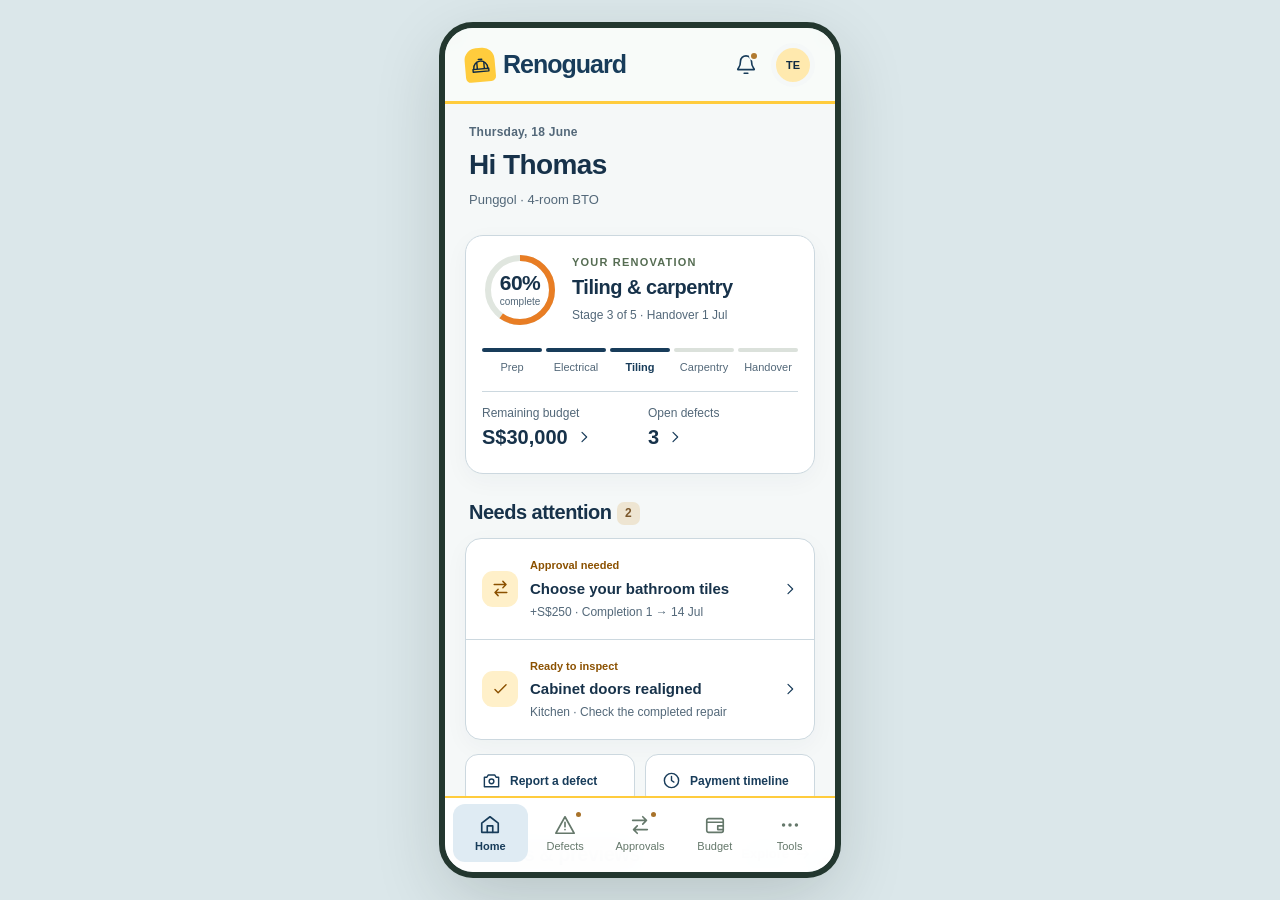
==== commit cd875c05: "Redesign mobile prototype and refine Iteration 2 A/B flows" ====
--- a/index.html
+++ b/index.html
@@ -3,7 +3,7 @@
 <head>
   <meta charset="utf-8">
   <meta name="viewport" content="width=device-width, initial-scale=1, viewport-fit=cover">
-  <meta name="theme-color" content="#174d43">
+  <meta name="theme-color" content="#183c5a">
   <meta name="description" content="RenoGuard for mobile. Review renovation changes, track defects, and stay in control of your project budget.">
   <title>RenoGuard · Mobile</title>
   <link rel="preload" href="assets/bathroom.webp" as="image">
@@ -17,7 +17,7 @@
   <div class="startup" id="startup" aria-label="Preparing your project"><span class="startup-logo"><svg aria-hidden="true"><use href="#i-shield"/></svg></span><strong>RenoGuard</strong><p>Loading project…</p><span class="startup-track"><i></i></span></div>
   <a class="skip-link" href="#content">Skip to screen content</a>
   <svg class="icon-sprite" xmlns="http://www.w3.org/2000/svg" aria-hidden="true">
-    <symbol id="i-shield" viewBox="0 0 24 24"><path d="m12 3 8 3v6c0 5-8 9-8 9s-8-4-8-9V6z"/><path d="m8 12 3 3 5-6"/></symbol>
+    <symbol id="i-shield" viewBox="0 0 24 24"><path d="M4 15a8 8 0 0 1 16 0M8 15V8m8 7V8M3 16h18v3H3z"/><path d="M10 5h4"/></symbol>
     <symbol id="i-home" viewBox="0 0 24 24"><path d="m3 10 9-7 9 7v10H3z"/><path d="M9 20v-7h6v7"/></symbol>
     <symbol id="i-rooms" viewBox="0 0 24 24"><rect x="3" y="3" width="18" height="18" rx="2"/><path d="M3 12h8m4 0h6M12 3v5m0 8v5"/></symbol>
     <symbol id="i-defects" viewBox="0 0 24 24"><path d="m12 3 10 18H2zM12 9v5m0 3v.1"/></symbol>
--- a/mobile/styles.css
+++ b/mobile/styles.css
@@ -425,14 +425,14 @@
 .ar-specs small { display:block; font-size:var(--text-caption); color:var(--muted); }
 .ar-specs strong { display:block; font-size:14px; margin-top:5px; }
 .comparison-table-wrap { overflow:hidden; border:1px solid var(--line); border-radius:15px; background:#fff; }
-.comparison-table { width:100%; border-collapse:collapse; table-layout:fixed; font-size:var(--text-small); line-height:1.5; }
+.comparison-table { width:100%; border-collapse:collapse; table-layout:fixed; font-size:var(--comparison-detail-size); line-height:1.5; }
 .comparison-table th,.comparison-table td { padding:12px 5px; border-bottom:1px solid var(--line); text-align:center; vertical-align:middle; overflow-wrap:normal; }
 .comparison-table tr:last-child td,.comparison-table tr:last-child th { border-bottom:0; }
 .comparison-table th:first-child { width:28%; text-align:left; color:var(--muted); padding-left:10px; }
-.comparison-table thead th:first-child { font-size:var(--text-caption); }
-.comparison-table th { font-weight:650; }
+.comparison-table thead th:first-child { font-size:var(--comparison-label-size); }
+.comparison-table th { font-weight:500; }
 .comparison-table td:nth-child(n+3),.comparison-table thead th:nth-child(n+3) { background:#e6eee8; }
-.comparison-table thead img { display:block; width:32px; height:39px; border-radius:6px; object-fit:cover; margin:0 auto 7px; }
+.comparison-table thead img { display:block; width:48px; height:48px; border-radius:8px; object-fit:cover; margin:0 auto 8px; }
 .stock-alert { color:#8a5a0b; font-weight:650; }
 .change-impact { display:grid; grid-template-columns:1fr 1fr; gap:15px; padding:18px 0 6px; }
 .change-impact small,.change-impact span { display:block; font-size:11px; color:var(--muted); }
@@ -648,8 +648,8 @@
 .profile-avatar { display:grid; place-items:center; flex-shrink:0; width:64px; height:64px; border-radius:50%; background:var(--green-soft); color:var(--green); font-size:20px; font-weight:650; }
 .profile-identity p { margin-top:5px; font-size:var(--text-small); color:var(--muted); }
 
-/* Team preview controls and the shared detailed comparison. */
-.comparison-original-target { display:block; margin-top:4px; font-size:var(--text-small); line-height:1.45; color:var(--muted); }
+/* Team preview controls and shared comparison details. */
+.comparison-original-target { display:block; margin-top:4px; font-size:var(--comparison-label-size); font-weight:400; line-height:1.5; color:var(--muted); }
 .demo-mode[aria-current="page"] { border:2px solid var(--green); padding:calc(var(--card-inset) - 1px); background:#edf4ef; }
 .setting-toggle { display:flex; align-items:center; gap:16px; min-height:44px; cursor:pointer; }
 .setting-toggle > span { flex:1; min-width:0; }
@@ -658,7 +658,7 @@
 .setting-toggle input { width:20px; height:20px; min-width:20px; min-height:20px; margin:0; padding:0; accent-color:var(--green); }
 .study-preview-links { display:grid; grid-template-columns:repeat(2,minmax(0,1fr)); gap:12px; margin-top:14px; }
 
-/* Review A keeps the sections together; B presents the same components in steps. */
+/* Version A compares columns; version B groups the same facts into cards. */
 .comparison-table [data-tile-column].is-selected { background:#d0e3da; box-shadow:inset 1px 0 var(--green),inset -1px 0 var(--green); }
 .variation-mode .bottom-nav { display:none; }
 .variation-mode main { padding-bottom:calc(110px + env(safe-area-inset-bottom)); }
@@ -683,28 +683,28 @@
 .review-section-heading { margin:0 var(--heading-inset) 12px; }
 .review-section-heading h2,h2.review-section-heading { font-size:20px; line-height:1.4; }
 .review-section-heading > p { margin-top:5px; font-size:13px; color:var(--muted); }
-.review-tile-options { display:grid; gap:10px; min-width:0; margin:0; padding:0; border:0; }
-.review-tile-option { display:flex; align-items:center; gap:12px; min-height:104px; padding:14px var(--card-inset); border:1px solid var(--line); border-radius:16px; background:#fff; cursor:pointer; }
-.review-tile-option.is-selected { padding:13px calc(var(--card-inset) - 1px); border:2px solid var(--green); background:#e5f0ea; }
-.review-tile-option:focus-within { outline:3px solid #b98731; outline-offset:3px; }
-.review-tile-option:has(input:focus:not(:focus-visible)) { outline:none; }
-.review-tile-option.is-disabled { cursor:default; }
-.review-tile-option > img { width:64px; height:64px; flex-shrink:0; border-radius:9px; object-fit:cover; }
-.review-tile-copy { display:block; flex:1; min-width:0; }
-.review-tile-copy small,.review-tile-copy strong,.review-tile-copy > span { display:block; }
-.review-tile-copy small { font-size:12px; line-height:1.5; color:var(--muted); }
-.review-tile-copy strong { margin:3px 0 5px; font-size:16px; line-height:1.4; }
-.review-tile-copy > span { font-size:12px; line-height:1.5; color:var(--muted); }
-.review-tile-option input[type="radio"] { flex:none; width:20px; height:20px; min-width:20px; min-height:20px; margin:0; padding:0; accent-color:var(--green); }
-.review-tile-option input[type="radio"]:focus-visible { outline:none; }
-.review-specifications { margin-top:12px; }
-.review-specifications > summary { display:flex; align-items:center; justify-content:space-between; gap:10px; min-height:44px; padding:5px var(--heading-inset); color:var(--green); font-size:13px; font-weight:600; cursor:pointer; list-style:none; }
-.review-specifications > summary::-webkit-details-marker { display:none; }
-.review-specifications > summary:after { content:""; width:7px; height:7px; margin-right:3px; border-right:1.5px solid; border-bottom:1.5px solid; transform:rotate(45deg); flex-shrink:0; }
-.review-specifications > summary > svg { display:none; }
-.review-specifications[open] > summary:after { transform:rotate(225deg); }
-.review-specifications .quotation-comparison { margin-top:8px; }
-.review-specifications > .help { padding-inline:var(--heading-inset); }
+.comparison-options { --comparison-name-size:14px; --comparison-detail-size:13px; --comparison-label-size:12px; min-width:0; margin:0; padding:0; border:0; }
+.comparison-option-label { display:block; margin:0; color:var(--muted); font-size:var(--comparison-label-size); font-weight:500; line-height:1.5; letter-spacing:0; }
+.comparison-tile-name { display:block; margin:3px 0 0; font-family:inherit; font-size:var(--comparison-name-size); font-weight:650; line-height:1.5; letter-spacing:0; overflow-wrap:normal; }
+.comparison-note { padding-inline:var(--heading-inset); }
+.comparison-table .comparison-selection td { padding:0; }
+.comparison-choice { display:flex; align-items:center; justify-content:center; min-height:48px; margin:0; padding:10px 4px; color:var(--green); cursor:pointer; }
+.comparison-choice input[type="radio"] { flex:none; width:18px; height:18px; min-width:18px; min-height:18px; margin:0; padding:0; accent-color:var(--green); }
+.comparison-choice:has(input:focus-visible) { outline:2px solid #b98731; outline-offset:-3px; border-radius:6px; }
+.comparison-choice:has(input:disabled) { cursor:default; }
+.comparison-cards { display:grid; gap:12px; }
+.comparison-option-row { display:grid; grid-template-columns:minmax(0,1fr) 48px; align-items:center; gap:12px; }
+.comparison-option-row > .comparison-choice { width:48px; min-height:48px; margin:0; padding:0; border:0; background:transparent; }
+.comparison-card { overflow:hidden; border:1px solid var(--line); border-radius:16px; background:#fff; }
+.comparison-card.is-selected { border-color:var(--green); box-shadow:inset 0 0 0 1px var(--green); background:#edf4ef; }
+.comparison-card-heading { display:flex; align-items:center; gap:12px; padding:var(--card-inset); border-bottom:1px solid var(--line); }
+.comparison-card-heading > img { flex:none; width:48px; height:48px; object-fit:cover; border-radius:8px; }
+.comparison-card-heading > .comparison-identity { flex:1; min-width:0; }
+.comparison-card dl { margin:0; padding:0 var(--card-inset); }
+.comparison-card dl > div { display:grid; grid-template-columns:minmax(0,1fr) minmax(0,1.3fr); align-items:baseline; gap:12px; padding:11px 0; font-size:var(--comparison-detail-size); line-height:1.5; }
+.comparison-card dl > div + div { border-top:1px solid var(--line); }
+.comparison-card dt { color:var(--muted); font-weight:500; }
+.comparison-card dd { margin:0; text-align:right; overflow-wrap:anywhere; }
 .review-resources { display:grid; margin-top:12px; border:1px solid var(--line); border-radius:16px; overflow:hidden; background:#fff; }
 .review-resource { display:flex; align-items:center; gap:12px; min-height:58px; padding:12px var(--card-inset); color:var(--green); font-size:14px; font-weight:600; line-height:1.45; }
 .review-resource + .review-resource { border-top:1px solid var(--line); }
@@ -753,27 +753,55 @@
 .review-confirmation .approval-check { padding:0; font-size:13px; line-height:1.6; }
 .review-confirmation > .help { margin-top:8px; padding-left:31px; font-size:var(--text-small); }
 .review-confirmation .approval-check:has(input:disabled) { cursor:default; color:var(--muted); }
-.review-progress { margin:0 0 24px; }
-.review-progress ol { display:grid; grid-template-columns:repeat(3,minmax(0,1fr)); gap:0; margin:0; padding:0; list-style:none; }
-.review-progress li { position:relative; min-width:0; text-align:center; }
-.review-progress li:not(:last-child):after { content:""; position:absolute; z-index:0; top:14px; left:calc(50% + 21px); width:calc(100% - 42px); height:1px; background:#c9d4cc; }
-.review-progress li.is-complete:after { background:var(--green); }
-.review-progress li > a,.review-progress li > span { position:relative; z-index:1; display:flex; flex-direction:column; align-items:center; gap:7px; min-height:65px; padding:0 3px; color:var(--muted); font-size:12px; line-height:1.5; }
-.review-progress li > a { color:var(--green); }
-.review-progress li.is-current > span { color:var(--green); font-weight:700; }
-.review-step-number { display:grid; place-items:center; width:29px; height:29px; border:1px solid #c9d4cc; border-radius:50%; background:var(--canvas); font-size:13px; font-weight:600; }
-.review-step-number svg { width:15px; height:15px; }
-.review-progress .is-current .review-step-number,.review-progress .is-complete .review-step-number { border-color:var(--green); background:var(--green); color:#fff; }
 @media (min-width:391px) and (max-width:599px) { .variation-actions { max-width:none; } }
 @media (min-width:600px) { .mobile-app .variation-actions { position:absolute; left:0; transform:none; max-width:none; } }
 @media (max-width:359px) {
   :root { --page-inset:16px; }
-  .review-tile-option { gap:10px; padding-block:12px; }
-  .review-tile-option.is-selected { padding-block:11px; }
-  .review-tile-option > img { width:48px; height:48px; }
-  .review-tile-copy strong { font-size:15px; }
   .review-impact-details dd { gap:7px; }
   .review-impact-details dd > span,.review-impact-details dd > strong { font-size:16px; }
   .review-impact-details dd time { font-size:14px; }
   .review-added-cost strong { font-size:21px; }
 }
+
+/* Construction-inspired design system. All screens share these tokens and motion rules. */
+:root { --green:#183c5a; --green-dark:#102b43; --green-soft:#dfebf3; --ink:#17324a; --muted:#536879; --line:#ccd8df; --canvas:#f5f8f8; --amber:#8b5100; --amber-soft:#fff0c9; --red:#a23a31; --build-yellow:#ffcc3d; --build-orange:#e87d24; font-family:Inter,"Segoe UI",Arial,sans-serif; }
+h1,h2,.brand { font-family:Inter,"Segoe UI",Arial,sans-serif; }
+body { background:#dbe7ea; }
+.app-header { background:#f8fbf9f5; border-bottom:3px solid var(--build-yellow); }
+.brand { font-weight:850; letter-spacing:-1px; }
+.brand-mark { background:var(--build-yellow); color:var(--green-dark); border-radius:12px 12px 5px 5px; transform:rotate(-5deg); }
+.brand-dot { color:var(--build-orange); }
+.avatar { background:#ffe9ae; color:var(--green-dark); }
+.bottom-nav { border-top:2px solid var(--build-yellow); }
+.card,.comparison-card,.menu-group,.model-card { box-shadow:0 7px 24px #17324a0a; }
+.button,.card,.comparison-card { transition:transform .25s cubic-bezier(.2,.8,.2,1),box-shadow .25s ease,background-color .25s ease; }
+.button:active,.card:has(> a):active { transform:scale(.98); }
+.button.primary { background:var(--green); }
+.button.primary:hover { box-shadow:0 8px 18px #183c5a36; }
+.progress-ring-fill { stroke:var(--build-orange); transition:stroke-dasharray 1.2s cubic-bezier(.2,.8,.2,1); }
+.startup { background:var(--green-dark); }
+.startup-logo { background:var(--build-yellow); color:var(--green-dark); border:0; border-radius:18px 18px 7px 7px; transform:rotate(-5deg); }
+.startup strong { font-family:Inter,"Segoe UI",Arial,sans-serif; font-weight:850; }
+.startup-track { width:160px; height:8px; background:#ffffff30; border-radius:20px; }
+.startup-track i { width:100%; background:var(--build-yellow); transform-origin:left; animation:startup-fill 1s cubic-bezier(.2,.8,.2,1) both; }
+@keyframes startup-fill { from { transform:scaleX(0) } to { transform:scaleX(1) } }
+.ivory-floor .floor-overlay.colour { opacity:.55; }
+.ivory-floor .floor-overlay.warmth { opacity:.24; }
+.comparison-swipe-hint { margin:0 0 8px; font-size:12px; color:var(--muted); }
+.comparison-table-wrap { overflow-x:auto; overflow-y:hidden; scroll-snap-type:x proximity; scrollbar-width:thin; scrollbar-color:var(--build-orange) var(--green-soft); }
+.comparison-table { min-width:650px; }
+.comparison-table th:first-child { position:sticky; left:0; z-index:2; width:110px; background:#fff; box-shadow:2px 0 6px #17324a15; }
+.comparison-table thead th:first-child { z-index:3; }
+.comparison-table th:not(:first-child),.comparison-table td { width:183px; }
+.comparison-table td:nth-child(n+3),.comparison-table thead th:nth-child(n+3) { background:#edf3f6; }
+.comparison-table thead th,.comparison-table td { scroll-snap-align:start; }
+.comparison-pager { display:flex; align-items:center; justify-content:space-between; padding:8px 12px; }
+.comparison-pager button { width:44px; height:44px; border:1px solid var(--line); border-radius:12px; background:white; color:var(--green); font-size:27px; line-height:1; }
+.comparison-pages { display:flex; gap:7px; }
+.comparison-pages i { width:8px; height:8px; background:#b6c6d0; border-radius:99px; transition:width .25s,background .25s; }
+.comparison-pages i.active { width:24px; background:var(--build-orange); }
+.comparison-card { width:100%; }
+.comparison-card-choice { display:flex; align-items:center; justify-content:center; gap:6px; min-height:55px; border-top:1px solid var(--line); background:#f8fbfc; color:var(--green); font-size:13px; font-weight:700; }
+.comparison-card-choice .comparison-choice { min-width:48px; }
+.comparison-card.is-selected .comparison-card-choice { background:var(--green-soft); }
+@media (prefers-reduced-motion:reduce) { .progress-ring-fill { transition:none; } .startup-track i { animation:none; } }
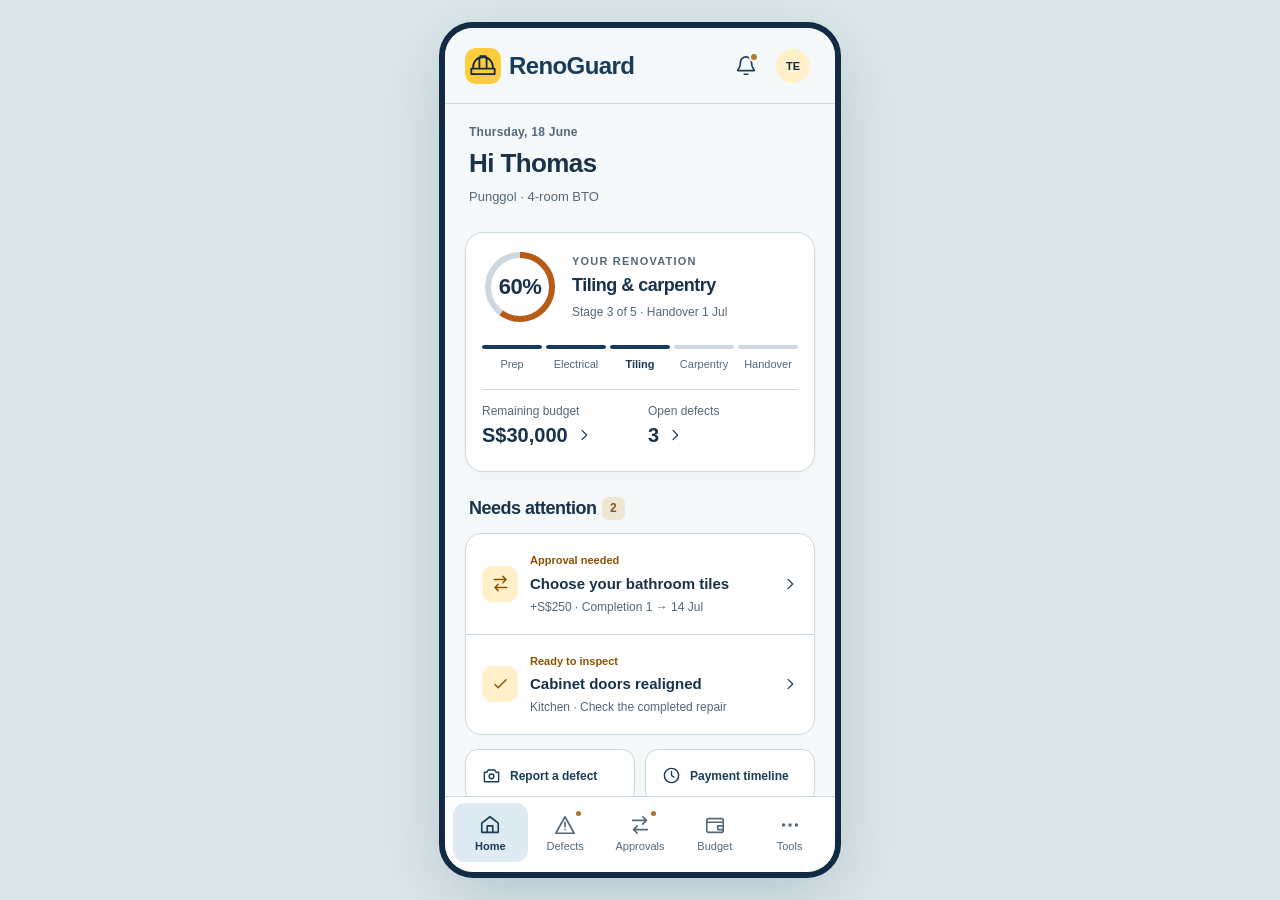
==== commit 61144303: "Refine mobile comparisons, visual system and scenario guidance" ====
--- a/index.html
+++ b/index.html
@@ -6,6 +6,7 @@
   <meta name="theme-color" content="#183c5a">
   <meta name="description" content="RenoGuard for mobile. Review renovation changes, track defects, and stay in control of your project budget.">
   <title>RenoGuard · Mobile</title>
+  <link rel="icon" href="assets/renoguard-mark.svg" type="image/svg+xml">
   <link rel="preload" href="assets/bathroom.webp" as="image">
   <link rel="stylesheet" href="mobile/styles.css">
   <script src="shared/project-store.js" defer></script>
@@ -14,10 +15,9 @@
   <script src="mobile/app.js" defer></script>
 </head>
 <body>
-  <div class="startup" id="startup" aria-label="Preparing your project"><span class="startup-logo"><svg aria-hidden="true"><use href="#i-shield"/></svg></span><strong>RenoGuard</strong><p>Loading project…</p><span class="startup-track"><i></i></span></div>
+  <div class="startup" id="startup" aria-label="Preparing your project"><span class="startup-logo"><img src="assets/renoguard-mark.svg" width="64" height="64" alt=""></span><strong>RenoGuard</strong><p>Loading project…</p><span class="startup-track"><i></i></span></div>
   <a class="skip-link" href="#content">Skip to screen content</a>
   <svg class="icon-sprite" xmlns="http://www.w3.org/2000/svg" aria-hidden="true">
-    <symbol id="i-shield" viewBox="0 0 24 24"><path d="M4 15a8 8 0 0 1 16 0M8 15V8m8 7V8M3 16h18v3H3z"/><path d="M10 5h4"/></symbol>
     <symbol id="i-home" viewBox="0 0 24 24"><path d="m3 10 9-7 9 7v10H3z"/><path d="M9 20v-7h6v7"/></symbol>
     <symbol id="i-rooms" viewBox="0 0 24 24"><rect x="3" y="3" width="18" height="18" rx="2"/><path d="M3 12h8m4 0h6M12 3v5m0 8v5"/></symbol>
     <symbol id="i-defects" viewBox="0 0 24 24"><path d="m12 3 10 18H2zM12 9v5m0 3v.1"/></symbol>
@@ -44,7 +44,7 @@
     <div class="app-viewport">
     <header class="app-header">
       <button class="icon-button back-button" data-action="back" aria-label="Back to previous screen" hidden><svg><use href="#i-back"/></svg></button>
-      <a class="brand" href="#overview" aria-label="RenoGuard overview"><span class="brand-mark"><svg><use href="#i-shield"/></svg></span>renoguard<span class="brand-dot">.</span></a>
+      <a class="brand" href="#overview" aria-label="RenoGuard overview"><img class="brand-mark" src="assets/renoguard-mark.svg" width="36" height="36" alt="">RenoGuard</a>
       <span class="header-context" id="header-context" hidden></span>
       <div class="header-actions"><a class="icon-button header-home" href="#overview" aria-label="Back to home" hidden><svg><use href="#i-home"/></svg></a><a class="icon-button notification-button" href="#updates" aria-label="Project updates"><svg><use href="#i-bell"/></svg><span class="notification-dot" id="notification-dot"></span></a><a class="avatar" href="#profile" aria-label="Your profile">TE</a></div>
     </header>
--- a/mobile/styles.css
+++ b/mobile/styles.css
@@ -1,41 +1,49 @@
-:root { --green:#1e5a4f; --green-dark:#123a33; --green-soft:#dce9e4; --ink:#14231f; --muted:#5e6b66; --line:#d3d9d4; --canvas:#f4f5f1; --white:#fff; --amber:#8a5a0b; --amber-soft:#fbefd9; --red:#a23a31; font-family:"Segoe UI",-apple-system,BlinkMacSystemFont,sans-serif; color-scheme:light; -webkit-font-smoothing:antialiased; }
-:root { --page-inset:20px; --heading-inset:4px; --card-inset:16px; --text-title:28px; --text-section:20px; --text-body:14px; --text-item:15px; --text-small:12px; --text-caption:11px; }
+/* RenoGuard foundations: one palette and type scale for every screen. */
+:root {
+  --primary:#183c5a; --primary-dark:#102b43; --primary-soft:#dfebf3;
+  --ink:#17324a; --muted:#536879; --line:#ccd8df; --canvas:#f5f8f8; --white:#fff;
+  --amber:#8b5100; --amber-soft:#fff0c9; --red:#a23a31;
+  --success:#276244; --success-soft:#e8f3ec; --build-yellow:#ffcc3d; --build-orange:#b75b17;
+  --page-inset:20px; --heading-inset:4px; --card-inset:16px;
+  --text-title:26px; --text-section:18px; --text-body:14px; --text-item:15px; --text-small:12px; --text-caption:11px;
+  --radius-control:14px; --radius-card:18px; --focus:#9a6200;
+  font-family:-apple-system,BlinkMacSystemFont,"Segoe UI",Arial,sans-serif;
+  color-scheme:light; -webkit-font-smoothing:antialiased;
+}
 * { box-sizing:border-box; }
 html { scrollbar-width:none; }
 html::-webkit-scrollbar,.app-viewport::-webkit-scrollbar { display:none; }
-body { margin:0; background:#e9ede6; color:var(--ink); font-size:var(--text-body); }
+body { margin:0; background:#dbe7ea; color:var(--ink); font-size:var(--text-body); }
 button,input,select,textarea { font:inherit; color:inherit; }
 button,a { -webkit-tap-highlight-color:transparent; touch-action:manipulation; }
 button { cursor:pointer; }
 button:disabled { cursor:default; opacity:.5; }
-a { color:var(--green); text-decoration:none; }
+a { color:var(--primary); text-decoration:none; }
 svg { width:22px; height:22px; fill:none; stroke:currentColor; stroke-width:1.8; stroke-linecap:round; stroke-linejoin:round; flex-shrink:0; }
 button svg,a svg { pointer-events:none; }
 h1,h2,h3,h4,p { margin:0; }
 h1,h2,h3,h4 { font-weight:650; }
-h1 { font-size:28px; letter-spacing:-1px; line-height:1.23; }
-h2 { font-size:19px; letter-spacing:-.4px; line-height:1.4; }
-h3 { font-size:16px; letter-spacing:-.2px; line-height:1.4; }
+h1 { font-size:var(--text-title); letter-spacing:-1px; line-height:1.23; }
+h2 { font-size:var(--text-section); letter-spacing:-.4px; line-height:1.4; }
+h3 { font-size:var(--text-item); letter-spacing:-.2px; line-height:1.4; }
 p { line-height:1.6; }
 small { font-size:12px; }
 [hidden] { display:none !important; }
-:focus-visible { outline:3px solid #b98731; outline-offset:3px; }
+:focus-visible { outline:3px solid var(--focus); outline-offset:3px; }
 #screen-title:focus { outline:none; }
 .icon-sprite,.sr-only { position:absolute; width:1px; height:1px; overflow:hidden; clip:rect(0,0,0,0); white-space:nowrap; }
-.skip-link { position:fixed; top:-70px; left:16px; z-index:100; padding:13px 18px; background:var(--green); color:white; border-radius:9px; }
+.skip-link { position:fixed; top:-70px; left:16px; z-index:100; padding:13px 18px; background:var(--primary); color:white; border-radius:9px; }
 .skip-link:focus { top:10px; }
 .mobile-app { width:100%; max-width:480px; margin:0 auto; min-height:100dvh; background:var(--canvas); box-shadow:0 0 60px #1d372c0a; position:relative; }
-.app-header { position:sticky; top:0; z-index:30; display:flex; align-items:center; justify-content:space-between; gap:6px; min-height:calc(72px + env(safe-area-inset-top)); padding:calc(12px + env(safe-area-inset-top)) 18px 12px; background:#fbfcf8f5; border-bottom:1px solid var(--line); backdrop-filter:blur(14px); }
-.brand { display:flex; align-items:center; gap:8px; font-size:22px; font-weight:750; letter-spacing:-.85px; color:var(--green); white-space:nowrap; }
-.brand-mark { display:grid; place-items:center; width:30px; height:34px; background:var(--green); color:white; border-radius:9px 9px 12px 12px; }
-.brand-mark svg { width:21px; height:21px; stroke-width:1.6; }
-.brand-dot { margin-left:-8px; color:#8a9d80; }
+.app-header { position:sticky; top:0; z-index:30; display:flex; align-items:center; justify-content:space-between; gap:6px; min-height:calc(72px + env(safe-area-inset-top)); padding:calc(12px + env(safe-area-inset-top)) 18px 12px; background:#f5f8f8f5; border-bottom:1px solid var(--line); backdrop-filter:blur(14px); }
+.brand { display:flex; align-items:center; gap:8px; font-size:22px; font-weight:750; letter-spacing:-.85px; color:var(--primary); white-space:nowrap; }
+.brand-mark { display:block; width:36px; height:36px; flex:none; border-radius:10px; }
 .header-actions { display:flex; align-items:center; gap:5px; }
-.icon-button { display:grid; place-items:center; width:44px; height:44px; min-width:44px; padding:0; border:0; background:none; border-radius:12px; color:var(--green); }
-.icon-button:hover { background:var(--green-soft); }
+.icon-button { display:grid; place-items:center; width:44px; height:44px; min-width:44px; padding:0; border:0; background:none; border-radius:12px; color:var(--primary); }
+.icon-button:hover { background:var(--primary-soft); }
 .notification-button { position:relative; }
 .notification-dot { position:absolute; width:6px; height:6px; top:10px; right:11px; background:#b17a30; border-radius:50%; box-shadow:0 0 0 2px #fbfcf8; }
-.avatar { display:grid; place-items:center; width:44px; height:44px; background:#e9eddf; border:4px solid #fbfcf8; border-radius:50%; font-size:12px; font-weight:700; color:#526348; }
+.avatar { display:grid; place-items:center; width:44px; height:44px; background:#fff0c9; border:4px solid #fbfcf8; border-radius:50%; font-size:12px; font-weight:700; color:var(--primary-dark); }
 .header-context { min-width:0; font-size:16px; font-weight:650; line-height:1.3; text-overflow:ellipsis; overflow:hidden; white-space:nowrap; }
 .app-header.detail-header { display:grid; grid-template-columns:44px minmax(0,1fr) 44px; align-items:center; gap:12px; padding-inline:var(--page-inset); }
 .detail-header .back-button { grid-column:1; grid-row:1; }
@@ -44,11 +52,11 @@
 .detail-header .header-actions .avatar { display:none; }
 main { padding:24px var(--page-inset) 110px; min-height:calc(100dvh - 76px - env(safe-area-inset-top)); overflow-wrap:anywhere; }
 .bottom-nav { position:fixed; z-index:40; bottom:0; left:50%; transform:translateX(-50%); display:grid; grid-template-columns:repeat(5,minmax(0,1fr)); width:100%; max-width:480px; padding:8px 10px max(10px,env(safe-area-inset-bottom)); background:#fffffff5; border-top:1px solid var(--line); backdrop-filter:blur(16px); }
-.bottom-nav a { position:relative; display:flex; flex-direction:column; align-items:center; justify-content:center; gap:5px; min-height:52px; padding:5px 1px; color:#65786b; font-size:11px; border-radius:12px; }
-.bottom-nav a[aria-current="page"] { background:var(--green-soft); color:var(--green); font-weight:700; }
+.bottom-nav a { position:relative; display:flex; flex-direction:column; align-items:center; justify-content:center; gap:5px; min-height:52px; padding:5px 1px; color:var(--muted); font-size:11px; border-radius:12px; }
+.bottom-nav a[aria-current="page"] { background:var(--primary-soft); color:var(--primary); font-weight:700; }
 .bottom-nav svg { width:22px; height:22px; }
 .nav-dot { width:5px; height:5px; border-radius:50%; background:#a8722a; position:absolute; top:8px; right:calc(50% - 16px); }
-.eyebrow { font-size:11px; font-weight:700; letter-spacing:1.2px; text-transform:uppercase; color:#566d53; }
+.eyebrow { font-size:11px; font-weight:700; letter-spacing:1.2px; text-transform:uppercase; color:var(--muted); }
 .screen-heading { margin-bottom:24px; padding-inline:var(--heading-inset); }
 .screen-heading h1 { margin:0; }
 .screen-heading .eyebrow + h1 { margin-top:6px; }
@@ -57,16 +65,16 @@
 .heading-row,.section-heading,.card-top { display:flex; align-items:center; justify-content:space-between; gap:12px; }
 .section-heading { margin:24px 0 12px; padding-inline:var(--heading-inset); }
 .section-heading h2 { font-size:var(--text-section); }
-.text-link { display:inline-flex; align-items:center; justify-content:center; gap:6px; min-height:44px; padding:5px 0; border:0; background:none; font-size:13px; font-weight:600; color:var(--green); }
+.text-link { display:inline-flex; align-items:center; justify-content:center; gap:6px; min-height:44px; padding:5px 0; border:0; background:none; font-size:13px; font-weight:600; color:var(--primary); }
 .text-link svg { width:16px; height:16px; }
 .count { display:inline-grid; place-items:center; min-width:23px; height:23px; margin-left:5px; background:#eee5d2; color:#7b572b; border-radius:7px; font-size:12px; vertical-align:middle; }
 .stack { display:grid; gap:12px; }
-.card { border:1px solid var(--line); border-radius:18px; background:white; padding:var(--card-inset); }
+.card { border:1px solid var(--line); border-radius:var(--radius-card); background:var(--white); padding:var(--card-inset); box-shadow:0 4px 16px #17324a05; }
 .status { display:inline-flex; align-items:center; gap:5px; max-width:100%; font-size:11px; font-weight:650; padding:5px 8px; border-radius:6px; line-height:1.35; }
 .status.amber { background:var(--amber-soft); color:var(--amber); }
-.status.green { background:#e7f1e8; color:#315e39; }
-.status.neutral { background:#edf0e9; color:#586b5c; }
-.record-id { font-size:12px; font-weight:600; color:#62745d; }
+.status.green { background:var(--success-soft); color:var(--success); }
+.status.neutral { background:#edf1f4; color:var(--muted); }
+.record-id { font-size:var(--text-small); font-weight:600; color:var(--muted); }
 .record-ref { white-space:nowrap; }
 .proposal-card { padding:0; overflow:hidden; }
 .proposal-main { padding:var(--card-inset); }
@@ -83,11 +91,11 @@
 .impact-inline small { display:block; color:var(--muted); font-size:11px; margin-bottom:4px; }
 .impact-inline strong { font-size:20px; font-weight:650; letter-spacing:-.5px; }
 .impact-inline > div+div { padding-left:13px; border-left:1px solid var(--line); }
-.impact-inline .date-impact { font-size:14px; color:var(--green); line-height:26px; }
-.button { display:flex; align-items:center; justify-content:center; gap:9px; width:100%; min-height:49px; padding:12px 15px; border:1px solid #cdd8c6; border-radius:11px; background:white; color:var(--green); font-size:14px; font-weight:650; line-height:1.45; text-align:center; }
-.button.primary { background:var(--green); border-color:var(--green); color:white; }
-.button.primary:hover { background:var(--green-dark); }
-.button.secondary:hover { background:var(--green-soft); }
+.impact-inline .date-impact { font-size:14px; color:var(--primary); line-height:26px; }
+.button { display:flex; align-items:center; justify-content:center; gap:9px; width:100%; min-height:48px; padding:12px 15px; border:1px solid var(--line); border-radius:var(--radius-control); background:white; color:var(--primary); font-size:14px; font-weight:650; line-height:1.45; text-align:center; }
+.button.primary { background:var(--primary); border-color:var(--primary); color:white; }
+.button.primary:hover { background:var(--primary-dark); }
+.button.secondary:hover { background:var(--primary-soft); }
 .button.danger { color:var(--red); background:#fff5f1; border-color:#e5c6be; }
 .button svg { width:19px; height:19px; }
 .button.split { justify-content:space-between; }
@@ -97,15 +105,15 @@
 .card-link > svg:last-child { margin-left:auto; }
 .card-link svg { width:15px; height:15px; }
 .inspection-card { background:#eef3e9; display:flex; gap:13px; align-items:flex-start; }
-.icon-tile { display:grid; place-items:center; width:39px; height:39px; flex-shrink:0; border-radius:12px; background:#e1ead9; color:#456848; }
+.icon-tile { display:grid; place-items:center; width:39px; height:39px; flex-shrink:0; border-radius:12px; background:var(--primary-soft); color:var(--primary); }
 .inspection-card .record-id { font-size:12px; margin-bottom:5px; }
 .inspection-card p { font-size:13px; color:var(--muted); margin:5px 0 8px; }
 .inspection-card .text-link { min-height:44px; padding:2px 0; font-size:13px; }
-.money-card { display:block; padding:var(--card-inset); color:white; background:var(--green); border:1px solid var(--green); border-radius:18px; position:relative; overflow:hidden; }
-.money-card:after { content:""; position:absolute; right:-31px; top:-25px; width:155px; height:155px; border:1px solid #d1e4cd24; border-radius:50%; box-shadow:0 0 0 25px #d1e4cd0a,0 0 0 50px #d1e4cd08; pointer-events:none; }
-.money-card .money-label { font-size:12px; color:#dce8d8; display:flex; align-items:center; justify-content:space-between; }
+.money-card { display:block; padding:var(--card-inset); color:white; background:var(--primary); border:1px solid var(--primary); border-radius:18px; position:relative; overflow:hidden; }
+.money-card:after { content:""; position:absolute; right:-31px; top:-25px; width:155px; height:155px; border:1px solid #e1edf724; border-radius:50%; box-shadow:0 0 0 25px #e1edf70a,0 0 0 50px #e1edf708; pointer-events:none; }
+.money-card .money-label { font-size:12px; color:#e5eff6; display:flex; align-items:center; justify-content:space-between; }
 .money-card .money-value { display:block; font-size:33px; font-weight:650; letter-spacing:-1px; margin:8px 0 6px; }
-.money-card small { color:#d5e1d1; font-size:11px; }
+.money-card small { color:#d5e5f0; font-size:11px; }
 .two-up { display:grid; grid-template-columns:1fr 1fr; gap:12px; margin-top:12px; }
 .stat-card { padding:var(--card-inset); border:1px solid var(--line); background:white; border-radius:16px; display:block; }
 .stat-card svg { width:18px; height:18px; color:#668567; margin-bottom:10px; }
@@ -115,26 +123,25 @@
 .progress-card p { font-size:12px; color:var(--muted); margin-top:4px; }
 .progress-ring { position:relative; display:grid; place-items:center; width:76px; height:76px; flex-shrink:0; }
 .progress-ring > svg { position:absolute; inset:0; width:100%; height:100%; stroke-width:6; stroke-linecap:butt; }
-.progress-ring-track { stroke:#e0e6df; }
-.progress-ring-fill { stroke:var(--green); }
+.progress-ring-track { stroke:var(--line); }
+.progress-ring-fill { stroke:var(--build-orange); }
 .progress-ring-copy { display:flex; flex-direction:column; align-items:center; gap:2px; text-align:center; }
-.progress-ring-copy strong { font-size:21px; font-weight:700; line-height:1.1; letter-spacing:-.5px; font-variant-numeric:tabular-nums; }
-.progress-ring-copy small { font-size:10px; line-height:1.2; color:var(--muted); }
+.progress-ring-copy strong { font-size:22px; font-weight:700; line-height:1; letter-spacing:-.5px; font-variant-numeric:tabular-nums; }
 .preview-card { padding:0; overflow:hidden; }
 .preview-card img { display:block; width:100%; aspect-ratio:1.65; object-fit:cover; }
 .preview-caption { padding:15px 17px; display:flex; justify-content:space-between; align-items:center; gap:10px; }
 .preview-caption p { font-size:11px; color:var(--muted); margin-top:4px; }
-.preview-caption svg { width:18px; color:var(--green); }
+.preview-caption svg { width:18px; color:var(--primary); }
 .activity-list { list-style:none; padding:0; margin:0; }
 .activity-item { display:flex; gap:12px; padding:16px 0; border-bottom:1px solid var(--line); }
 .activity-item:last-child { border-bottom:0; }
-.activity-marker { display:grid; place-items:center; width:32px; height:32px; background:#edf2e8; color:#698064; border-radius:10px; flex-shrink:0; }
+.activity-marker { display:grid; place-items:center; width:32px; height:32px; background:var(--primary-soft); color:var(--primary); border-radius:10px; flex-shrink:0; }
 .activity-marker svg { width:17px; height:17px; }
 .activity-item strong { display:block; font-size:13px; font-weight:600; line-height:1.5; }
 .activity-item p { font-size:12px; color:var(--muted); margin-top:4px; }
-.activity-item small { display:block; color:#65745f; font-size:12px; margin-top:6px; }
+.activity-item small { display:block; color:var(--muted); font-size:12px; margin-top:6px; }
 .tool-grid { display:grid; grid-template-columns:1fr 1fr; gap:12px; margin-top:22px; }
-.tool-link { display:flex; flex-direction:column; align-items:flex-start; gap:9px; padding:17px; background:#edf2e8; border:1px solid #dee6d6; border-radius:14px; font-size:13px; font-weight:600; min-height:108px; }
+.tool-link { display:flex; flex-direction:column; align-items:flex-start; gap:9px; padding:17px; background:var(--primary-soft); border:1px solid #dee6d6; border-radius:14px; font-size:13px; font-weight:600; min-height:108px; }
 .tool-link small { color:var(--muted); font-size:12px; font-weight:400; }
 .demo-note { margin-top:22px; font-size:11px; color:#6d7e6a; line-height:1.6; }
 .room-list { display:grid; gap:12px; }
@@ -151,45 +158,45 @@
 .room-row,.record-row,.document-row { display:flex; align-items:center; justify-content:space-between; gap:12px; min-height:88px; padding:var(--card-inset); background:white; border:1px solid var(--line); border-radius:15px; color:var(--ink); }
 .room-row > div:first-child { display:flex; align-items:center; gap:13px; }
 .room-row small { display:block; color:var(--muted); font-size:12px; margin-top:5px; }
-.room-row .icon-tile { background:#edf2e8; }
+.room-row .icon-tile { background:var(--primary-soft); }
 .room-row > svg,.record-row > svg { width:18px; color:#6a8065; }
 .record-row { align-items:flex-start; }
 .record-row > div { flex:1; min-width:0; display:grid; justify-items:start; row-gap:8px; }
 .record-row h3 { margin:0; font-size:var(--text-item); line-height:1.4; }
 .record-row p { color:var(--muted); font-size:var(--text-small); line-height:1.5; }
-.record-row .record-meta { margin-top:0; display:flex; flex-wrap:wrap; gap:6px; font-size:12px; color:#617269; }
+.record-row .record-meta { margin-top:0; display:flex; flex-wrap:wrap; gap:6px; font-size:12px; color:var(--muted); }
 .record-row > svg { margin:0; align-self:center; }
 .record-topline { display:flex; align-items:center; gap:12px; width:100%; }
-.record-photo-count { position:absolute; right:3px; bottom:3px; display:inline-flex; align-items:center; gap:3px; min-height:20px; padding:2px 5px; border:1px solid #d3d9d4; border-radius:6px; background:#fffffff2; color:var(--green); font-size:var(--text-caption); line-height:1.2; }
+.record-photo-count { position:absolute; right:3px; bottom:3px; display:inline-flex; align-items:center; gap:3px; min-height:20px; padding:2px 5px; border:1px solid #d3d9d4; border-radius:6px; background:#fffffff2; color:var(--primary); font-size:var(--text-caption); line-height:1.2; }
 .record-photo-count svg { width:12px; height:12px; }
 .record-summary { width:100%; }
 .record-summary.has-photo { display:grid; grid-template-columns:minmax(0,1fr) 64px; align-items:start; gap:12px; }
 .record-summary > div { min-width:0; }
 .record-summary p { margin-top:6px; }
-.record-thumbnail { position:relative; display:block; width:64px; height:64px; overflow:hidden; border:1px solid var(--line); border-radius:10px; background:#edf0e9; }
+.record-thumbnail { position:relative; display:block; width:64px; height:64px; overflow:hidden; border:1px solid var(--line); border-radius:10px; background:#edf1f4; }
 .record-thumbnail img,.photo-thumbnail img { display:block; width:100%; height:100%; object-fit:cover; }
 .record-thumbnail .photo-image-closeup,.photo-thumbnail .photo-image-closeup { position:absolute; left:-45.45%; top:-36.36%; width:181.82%; height:181.82%; max-width:none; }
-.next-label { display:block; font-size:var(--text-small); font-weight:600; margin-top:0; color:var(--green); }
-.segmented { display:flex; gap:4px; padding:5px; background:#e9eee3; border-radius:12px; margin:24px 0 16px; }
+.next-label { display:block; font-size:var(--text-small); font-weight:600; margin-top:0; color:var(--primary); }
+.segmented { display:flex; gap:4px; padding:5px; background:#eaf0f4; border-radius:12px; margin:24px 0 16px; }
 .segmented button { flex:1; min-height:44px; font-size:12px; border:0; background:none; border-radius:8px; color:#627560; font-weight:600; }
-.segmented button[aria-pressed="true"] { color:var(--green); background:white; box-shadow:0 2px 5px #23342e08; }
+.segmented button[aria-pressed="true"] { color:var(--primary); background:white; box-shadow:0 2px 5px #23342e08; }
 .search-field { position:relative; display:block; margin-bottom:12px; }
 .search-field > svg { position:absolute; left:13px; top:14px; width:19px; color:#758970; }
 .search-field input { padding-left:42px; font-size:16px; }
 .defect-filters { display:grid; gap:12px; }
 .filter-row { display:flex; align-items:center; justify-content:flex-end; gap:8px; min-height:44px; }
 .filter-row label { display:flex; align-items:center; min-height:44px; font-size:var(--text-small); color:var(--muted); white-space:nowrap; }
-.room-filter-select { position:relative; display:flex; align-items:center; gap:8px; min-height:36px; padding:6px 10px; border:1px solid var(--line); border-radius:8px; background:var(--white); color:var(--green); font-size:var(--text-small); line-height:1.4; }
+.room-filter-select { position:relative; display:flex; align-items:center; gap:8px; min-height:36px; padding:6px 10px; border:1px solid var(--line); border-radius:8px; background:var(--white); color:var(--primary); font-size:var(--text-small); line-height:1.4; }
 .room-filter-select > span { white-space:nowrap; }
 .room-filter-select > svg { width:14px; height:14px; transform:rotate(90deg); }
 /* The native picker keeps its 44px tap area and 16px input text; the visible value stays compact. */
 .room-filter-select select { position:absolute; inset:-4px 0; width:100%; height:44px; min-height:44px; margin:0; padding:0; border:0; opacity:0; font-size:16px; cursor:pointer; }
 .room-filter-select option { font-size:var(--text-small); }
-.room-filter-select:focus-within { outline:3px solid #b98731; outline-offset:3px; }
+.room-filter-select:focus-within { outline:3px solid var(--focus); outline-offset:3px; }
 .defect-filters .search-field { margin-bottom:0; }
 .result-count { padding-inline:var(--heading-inset); font-size:12px; color:var(--muted); margin:16px 0 12px; }
-.empty-state { text-align:center; background:#eef3e8; border:1px solid #dce5d5; border-radius:17px; padding:25px 20px; }
-.empty-state > svg { width:34px; height:34px; color:#6e8966; margin-bottom:11px; }
+.empty-state { text-align:center; background:var(--primary-soft); border:1px solid var(--line); border-radius:17px; padding:25px 20px; }
+.empty-state > svg { width:34px; height:34px; color:var(--primary); margin-bottom:11px; }
 .empty-state h2,.empty-state h3 { font-size:18px; margin-bottom:8px; }
 .empty-state p { font-size:13px; color:var(--muted); }
 .empty-state .button { margin-top:17px; }
@@ -202,14 +209,14 @@
 .details > div:last-child { border:0; }
 .details dt { color:var(--muted); font-size:12px; line-height:1.55; flex:1; }
 .details dd { margin:0; text-align:right; font-size:13px; font-weight:600; line-height:1.55; max-width:58%; overflow-wrap:anywhere; font-variant-numeric:tabular-nums; }
-.details .emphasis { font-size:21px; color:var(--green); }
-.notice { display:flex; align-items:flex-start; gap:10px; padding:var(--card-inset); background:#edf3e8; border:1px solid #dbe5d3; border-radius:13px; margin-top:17px; font-size:12px; color:#50634d; line-height:1.6; }
-.notice.amber { background:#fcf4e5; border-color:#e9d9b9; color:#795b2e; }
+.details .emphasis { font-size:21px; color:var(--primary); }
+.notice { display:flex; align-items:flex-start; gap:10px; padding:var(--card-inset); background:var(--primary-soft); border:1px solid var(--line); border-radius:var(--radius-control); margin-top:16px; font-size:13px; color:var(--primary); line-height:1.6; }
+.notice.amber { background:var(--amber-soft); border-color:#ecd8aa; color:var(--amber); }
 .notice > svg { width:18px; height:18px; margin-top:1px; }
 .notice + .button { margin-top:24px; }
 .notice strong { display:block; margin-bottom:4px; }
 .action-stack { display:grid; gap:12px; margin-top:24px; }
-.linked-row { display:flex; align-items:center; gap:10px; padding:14px var(--card-inset); border:1px solid var(--line); border-radius:11px; min-height:48px; background:#fbfcf8; color:var(--green); font-size:12px; font-weight:600; margin-top:15px; }
+.linked-row { display:flex; align-items:center; gap:10px; padding:14px var(--card-inset); border:1px solid var(--line); border-radius:11px; min-height:48px; background:#fbfcf8; color:var(--primary); font-size:12px; font-weight:600; margin-top:15px; }
 .linked-row svg { width:18px; height:18px; }
 .linked-row svg:last-child { margin-left:auto; }
 .document-row { min-height:78px; padding:var(--card-inset); }
@@ -223,7 +230,7 @@
 .material-card p { font-size:12px; color:var(--muted); margin:4px 0; }
 .material-card .status { margin-top:7px; }
 .material-card.proposed { border-color:#b9ceb0; background:#f1f6ec; }
-.material-expand { border:0; background:none; color:var(--green); min-height:44px; font-size:12px; font-weight:600; padding:5px 0; display:flex; align-items:center; gap:6px; }
+.material-expand { border:0; background:none; color:var(--primary); min-height:44px; font-size:12px; font-weight:600; padding:5px 0; display:flex; align-items:center; gap:6px; }
 .material-expand svg { width:15px; height:15px; }
 .material-large { display:flex; justify-content:center; padding:40px; background:#eef1e8; border-radius:18px; margin-top:20px; }
 .material-large .tile-swatch { width:170px; height:170px; border-width:6px; border-radius:14px; }
@@ -231,12 +238,13 @@
 .checklist li { display:flex; gap:10px; align-items:flex-start; font-size:13px; line-height:1.65; }
 .checklist li span { display:grid; place-items:center; width:23px; height:23px; flex-shrink:0; background:#e2ebd9; color:#55704e; font-size:11px; font-weight:700; border-radius:50%; margin-top:1px; }
 .checklist label { display:flex; align-items:flex-start; gap:10px; min-height:44px; padding:8px 0; font-size:var(--text-body); line-height:1.6; cursor:pointer; }
-.checklist input[type="checkbox"] { width:20px; height:20px; min-width:20px; min-height:20px; padding:0; margin:2px 0 0; flex-shrink:0; accent-color:var(--green); }
+.checklist input[type="checkbox"] { width:20px; height:20px; min-width:20px; min-height:20px; padding:0; margin:2px 0 0; flex-shrink:0; accent-color:var(--primary); }
 .field { margin:20px 0; }
 .field > label { display:block; margin-bottom:8px; font-size:14px; font-weight:600; }
-input,select,textarea { width:100%; min-height:49px; border:1px solid #b7c7af; border-radius:10px; padding:12px 13px; background:white; font-size:16px; }
+input,select,textarea { width:100%; min-height:48px; border:1px solid var(--line); border-radius:10px; padding:12px 13px; background:white; font-size:16px; }
 textarea { resize:vertical; min-height:130px; line-height:1.6; }
-input[type="file"] { font-size:13px; padding:12px; }
+input[type="file"] { font-size:13px; padding:6px; color:var(--muted); }
+input[type="file"]::file-selector-button { margin-right:12px; padding:6px 10px; border:0; border-radius:8px; background:var(--primary-soft); color:var(--primary); font:inherit; font-weight:600; cursor:pointer; }
 input[aria-invalid="true"],select[aria-invalid="true"],textarea[aria-invalid="true"] { border-color:var(--red); background:#fffaf8; }
 .help { font-size:12px; color:var(--muted); margin-top:8px; }
 main > .help,main > .demo-note { padding-inline:var(--heading-inset); }
@@ -244,27 +252,27 @@
 .error { color:var(--red); font-size:12px; margin-top:8px; }
 .error:empty { display:none; }
 .form-summary { background:#fff1ec; color:#8c352d; padding:13px; border:1px solid #e8c8c0; border-radius:10px; margin-top:17px; font-size:13px; }
-.photo-preview { display:block; width:100%; max-height:280px; object-fit:contain; border-radius:12px; margin-top:13px; background:#eaf0e5; }
+.photo-preview { display:block; width:100%; max-height:280px; object-fit:contain; border-radius:12px; margin-top:13px; background:#edf1f4; }
 .defect-photos { margin-top:16px; }
 .photo-heading { display:flex; align-items:center; justify-content:space-between; gap:12px; margin-bottom:10px; }
 .photo-heading h3 { font-size:var(--text-item); }
 .photo-heading h3 span { margin-left:4px; font-size:var(--text-small); font-weight:400; color:var(--muted); }
 .photo-heading > small { font-size:var(--text-caption); color:var(--muted); }
 .photo-thumbnails { display:flex; flex-wrap:wrap; gap:10px; }
-.photo-thumbnail { position:relative; display:block; width:84px; height:84px; padding:0; overflow:hidden; border:1px solid var(--line); border-radius:12px; background:#edf0e9; }
-.photo-zoom { position:absolute; right:4px; bottom:4px; display:grid; place-items:center; width:24px; height:24px; border-radius:50%; background:#fffffff2; color:var(--green); box-shadow:0 1px 4px #14231f20; }
+.photo-thumbnail { position:relative; display:block; width:84px; height:84px; padding:0; overflow:hidden; border:1px solid var(--line); border-radius:12px; background:#edf1f4; }
+.photo-zoom { position:absolute; right:4px; bottom:4px; display:grid; place-items:center; width:24px; height:24px; border-radius:50%; background:#fffffff2; color:var(--primary); box-shadow:0 1px 4px #14231f20; }
 .photo-zoom svg { width:14px; height:14px; }
-.photo-thumbnail:hover { border-color:var(--green); }
-.success-icon { display:grid; place-items:center; width:65px; height:65px; border-radius:50%; background:#e1ecd9; color:var(--green); margin:8px 0 21px; }
+.photo-thumbnail:hover { border-color:var(--primary); }
+.success-icon { display:grid; place-items:center; width:65px; height:65px; border-radius:50%; background:#e1ecd9; color:var(--primary); margin:8px 0 21px; }
 .success-icon svg { width:29px; height:29px; }
 .summary-total { display:flex; align-items:center; justify-content:space-between; gap:12px; padding:18px 0; font-size:13px; border-top:1px solid var(--line); margin-top:5px; }
 .summary-total strong { font-size:22px; letter-spacing:-.5px; }
-.budget-bar { display:flex; height:9px; overflow:hidden; border-radius:7px; background:#e1e8da; margin:20px 0 10px; }
-.budget-bar span { background:#63855c; }
+.budget-bar { display:flex; height:9px; overflow:hidden; border-radius:7px; background:var(--primary-soft); margin:20px 0 10px; }
+.budget-bar span { background:var(--build-yellow); }
 .legend { display:flex; justify-content:space-between; font-size:11px; color:var(--muted); }
 .timeline { list-style:none; padding:0; margin:23px 0; }
 .timeline li { position:relative; display:flex; gap:14px; padding:0 0 25px; }
-.timeline li:before { content:""; width:1px; background:#d1ddc7; position:absolute; left:17px; top:35px; bottom:0; }
+.timeline li:before { content:""; width:1px; background:var(--line); position:absolute; left:17px; top:35px; bottom:0; }
 .timeline li:last-child:before { display:none; }
 .timeline .icon-tile { width:35px; height:35px; border-radius:50%; z-index:1; }
 .timeline strong { display:block; font-size:14px; margin-bottom:6px; }
@@ -274,20 +282,19 @@
 .contact-card small { display:block; color:var(--muted); margin-top:4px; }
 .storage-notice { padding:12px 18px; font-size:12px; background:#fff0dc; color:#745021; border-bottom:1px solid #e6cda1; line-height:1.6; }
 .noscript { max-width:480px; margin:20px auto; background:white; padding:20px; line-height:1.6; }
-@media (max-width:350px) { main { padding-left:16px; padding-right:16px; } .app-header { padding-left:14px; padding-right:12px; } .brand { font-size:20px; } .header-actions { gap:0; } h1 { font-size:26px; } .card,.proposal-main { padding:var(--card-inset); } .proposal-title { gap:10px; } .proposal-title h3 { font-size:var(--text-item); } .tile-swatch { width:43px; height:54px; } .details > div { gap:10px; } .details dd { font-size:12px; } .bottom-nav { padding-left:6px; padding-right:6px; } .bottom-nav a { font-size:10px; } }
 @media (prefers-reduced-motion:reduce) { *,*::before,*::after { scroll-behavior:auto !important; animation:none !important; transition:none !important; } }
-/* Figma-inspired mobile layout. Reference canvas: 390 × 844 CSS pixels. */
+/* Mobile shell: a 390 × 844 reference frame, responsive on real phones. */
 .mobile-app,.bottom-nav { max-width:390px; }
 .mobile-app { min-height:max(844px,100dvh); }
-body { background:#e4e9e3; }
-h1,h2,.brand { font-family:Georgia,"Times New Roman",serif; }
+body { background:#dbe7ea; }
+h1,h2,.brand { font-family:inherit; }
 h1 { font-size:var(--text-title); letter-spacing:-.6px; line-height:1.2; }
 h2 { font-size:var(--text-section); letter-spacing:-.5px; }
 h3 { line-height:1.45; }
-.brand { letter-spacing:-1px; font-size:25px; }
+.brand { letter-spacing:-.6px; font-size:24px; font-weight:750; }
 .brand-dot { display:none; }
-.app-header { min-height:calc(76px + env(safe-area-inset-top)); background:#f4f5f1f2; border-bottom:0; padding-inline:var(--page-inset); }
-.app-header .brand { text-transform:capitalize; }
+.app-header { min-height:calc(76px + env(safe-area-inset-top)); background:#f5f8f8f5; border-bottom:1px solid var(--line); padding-inline:var(--page-inset); }
+.app-header .brand { text-transform:none; }
 .header-actions { gap:2px; }
 .avatar { width:44px; height:44px; border:5px solid var(--canvas); margin-left:1px; font-size:11px; }
 .header-home { border:1px solid var(--line); background:#fff; border-radius:50%; }
@@ -298,7 +305,7 @@
 .intro { font-size:13px; }
 .bottom-nav { min-height:76px; padding:6px 8px max(10px,env(safe-area-inset-bottom)); }
 .bottom-nav a { font-size:var(--text-caption); gap:4px; }
-.bottom-nav a[aria-current=page] { background:var(--green-soft); color:var(--green); }
+.bottom-nav a[aria-current=page] { background:var(--primary-soft); color:var(--primary); }
 .proposal-card { border-color:#e1bd78; background:#fffaf1; }
 .proposal-main { padding:var(--card-inset); }
 .proposal-title { gap:12px; margin:16px 0 13px; }
@@ -313,14 +320,14 @@
 .proposal-card .card-link { border-color:#e9dbc4; font-size:11px; padding-inline:16px; }
 .home-progress { padding:var(--card-inset); }
 .progress-top { display:flex; gap:14px; align-items:center; }
-.progress-top h2 { font-size:20px; margin:4px 0 6px; line-height:1.25; }
+.progress-top h2 { font-size:var(--text-section); margin:4px 0 6px; line-height:1.25; }
 .progress-top p:last-child { font-size:var(--text-small); color:var(--muted); }
 .progress-top .eyebrow { font-size:var(--text-caption); }
 .stage-progress { list-style:none; display:grid; grid-template-columns:repeat(5,minmax(0,1fr)); gap:4px; padding:0; margin:20px 0 0; }
 .stage-progress li { position:relative; padding-top:12px; color:var(--muted); font-size:var(--text-caption); line-height:1.4; text-align:center; }
-.stage-progress li::before { content:""; position:absolute; inset:0 0 auto; height:4px; border-radius:4px; background:#dbe1db; }
-.stage-progress .completed::before,.stage-progress .current::before { background:var(--green); }
-.stage-progress .current { color:var(--green); font-weight:700; }
+.stage-progress li::before { content:""; position:absolute; inset:0 0 auto; height:4px; border-radius:4px; background:var(--line); }
+.stage-progress .completed::before,.stage-progress .current::before { background:var(--primary); }
+.stage-progress .current { color:var(--primary); font-weight:700; }
 .project-pair { border-top:1px solid var(--line); margin-top:16px; padding-top:12px; display:grid; grid-template-columns:repeat(2,minmax(0,1fr)); gap:16px; }
 .project-pair small { color:var(--muted); font-size:var(--text-small); }
 .project-pair strong { display:flex; align-items:center; gap:10px; font-size:20px; margin-top:4px; color:var(--ink); }
@@ -338,13 +345,13 @@
 .home-model .apartment-model { margin-top:-4px; }
 .model-room { cursor:pointer; outline:none; }
 .room-highlight { transition:fill .15s,stroke .15s; }
-.model-room:hover .room-highlight,.model-room:focus-visible .room-highlight { fill:#24715a44; stroke:#1e5a4f; stroke-width:3; }
-.model-room:active .room-highlight { fill:#24715a66; }
+.model-room:hover .room-highlight,.model-room:focus-visible .room-highlight { fill:#183c5a22; stroke:var(--primary); stroke-width:3; }
+.model-room:active .room-highlight { fill:#183c5a33; }
 .room-label-bg { fill:#fffdf4; fill-opacity:.94; stroke:#c9d3c4; stroke-width:.8; }
-.room-label { fill:#2b4436; font-family:"Segoe UI",sans-serif; font-size:10px; text-anchor:middle; font-weight:650; pointer-events:none; }
+.room-label { fill:var(--primary); font-family:"Segoe UI",sans-serif; font-size:10px; text-anchor:middle; font-weight:650; pointer-events:none; }
 .room-alert { fill:#b77819; stroke:#fff; stroke-width:2; }
 .room-alert-text { fill:#fff; font-size:12px; font-weight:700; text-anchor:middle; stroke:none; }
-.model-hint { margin:0; padding:0 14px 16px; font-size:var(--text-caption); color:#5c6f60; text-align:center; }
+.model-hint { margin:0; padding:0 14px 16px; font-size:var(--text-caption); color:var(--muted); text-align:center; }
 .attention-key { display:inline-grid; width:17px; height:17px; align-items:center; justify-content:center; border-radius:50%; background:#b77819; color:#fff; font-weight:700; font-size:11px; }
 .model-legend { border-top:1px solid #d7dfd1; display:flex; justify-content:center; gap:23px; font-size:11px; color:var(--muted); padding:12px; }
 .model-legend span { display:flex; gap:7px; align-items:center; }
@@ -364,7 +371,7 @@
 .room-dialog { position:fixed; inset:auto 0 0; width:min(100%,390px); max-width:100%; max-height:85dvh; padding:12px var(--page-inset) calc(24px + env(safe-area-inset-bottom)); border:0; border-radius:24px 24px 0 0; background:var(--canvas); color:var(--ink); box-shadow:0 -10px 60px #14231f30; }
 .room-dialog::backdrop { background:#14231f80; backdrop-filter:blur(3px); }
 body:has(.room-dialog[open]) { overflow:hidden; }
-.room-dialog h2 { font-size:28px; margin:4px 0 8px; }
+.room-dialog h2 { font-size:var(--text-title); margin:4px 0 8px; }
 .room-dialog .heading-row .button { width:auto; min-height:44px; padding:8px; font-size:12px; }
 .room-dialog .heading-row .eyebrow { font-size:var(--text-caption); }
 .photo-viewer .heading-row { align-items:flex-start; margin-bottom:16px; }
@@ -405,33 +412,35 @@
 .floor-area > span { position:absolute; left:16px; bottom:64px; border-radius:14px; padding:6px 9px; background:#14231fc9; color:white; font-size:var(--text-caption); }
 .floor-area.is-hidden { opacity:0; }
 .floor-guide-button { position:absolute; bottom:43px; right:17px; display:grid; place-items:center; width:44px; height:44px; border:1px solid #ffffffa0; color:#fff; background:#14231fa6; border-radius:50%; }
-.floor-guide-button[aria-pressed=false] { background:#fff; color:var(--green); }
+.floor-guide-button[aria-pressed=false] { background:#fff; color:var(--primary); }
 .preview-sample-label { position:absolute; bottom:13px; left:0; right:0; text-align:center; color:white; font-size:var(--text-caption); text-shadow:0 1px 6px #14231f; }
-.ar-controls { position:relative; margin-top:-2px; padding:22px 20px 12px; background:var(--canvas); border-radius:22px 22px 0 0; }
+.ar-controls { position:relative; margin-top:-2px; padding:22px var(--page-inset) 12px; background:var(--canvas); border-radius:22px 22px 0 0; }
 .ar-controls > .eyebrow { font-size:var(--text-caption); }
-.tile-options { display:grid; grid-template-columns:1fr 1fr; gap:10px; margin:12px 0 20px; }
-.tile-options button { display:flex; align-items:center; gap:8px; min-height:67px; padding:9px 8px; background:#fff; border:1px solid var(--line); border-radius:12px; text-align:left; }
-.tile-options button[aria-pressed=true] { border:2px solid var(--green); padding:8px 7px; background:#e5eee7; }
-.tile-options img { width:32px; height:39px; object-fit:cover; border-radius:5px; }
+.tile-options { display:grid; grid-template-columns:repeat(3,minmax(0,1fr)); gap:8px; margin:12px 0 20px; }
+.tile-options button { position:relative; display:flex; flex-direction:column; align-items:center; gap:8px; min-height:112px; padding:12px 6px; background:#fff; border:1px solid var(--line); border-radius:12px; text-align:center; }
+.tile-options button[aria-pressed=true] { border:2px solid var(--primary); padding:11px 5px; background:var(--primary-soft); }
+.tile-options img { width:36px; height:36px; object-fit:cover; border-radius:5px; }
 .tile-options small { display:block; font-size:var(--text-caption); color:var(--muted); }
 .tile-options strong { display:block; font-size:var(--text-small); white-space:normal; line-height:1.35; }
-.tile-options i { font-style:normal; margin-left:auto; color:var(--green); font-size:14px; }
+.tile-options i { position:absolute; top:7px; right:7px; font-style:normal; color:var(--primary); font-size:14px; }
 .tile-options button:disabled { opacity:1; cursor:default; }
 #material-summary h1 { font-size:var(--text-title); }
 #material-summary p { font-size:12px; color:var(--muted); margin-top:7px; }
-.material-note { display:inline-flex; align-items:center; gap:6px; padding:7px 8px; border-radius:7px; background:var(--green-soft); color:var(--green); font-size:var(--text-caption); margin-top:10px; }
+.material-note { display:inline-flex; align-items:center; gap:6px; padding:7px 8px; border-radius:7px; background:var(--primary-soft); color:var(--primary); font-size:var(--text-caption); margin-top:10px; }
 .material-note svg { width:13px; height:13px; }
 .ar-specs { display:grid; grid-template-columns:repeat(3,1fr); gap:10px; border-top:1px solid var(--line); margin-top:17px; padding:14px 0 17px; }
 .ar-specs small { display:block; font-size:var(--text-caption); color:var(--muted); }
 .ar-specs strong { display:block; font-size:14px; margin-top:5px; }
-.comparison-table-wrap { overflow:hidden; border:1px solid var(--line); border-radius:15px; background:#fff; }
-.comparison-table { width:100%; border-collapse:collapse; table-layout:fixed; font-size:var(--comparison-detail-size); line-height:1.5; }
+.comparison-table-wrap { overflow-x:auto; overflow-y:hidden; overscroll-behavior-x:contain; scrollbar-width:thin; scrollbar-color:var(--primary) var(--primary-soft); border:1px solid var(--line); border-radius:15px; background:#fff; }
+.comparison-table { width:calc(var(--comparison-label-width) + 3 * var(--comparison-option-width)); min-width:100%; border-collapse:collapse; table-layout:fixed; font-size:var(--comparison-detail-size); line-height:1.5; }
 .comparison-table th,.comparison-table td { padding:12px 5px; border-bottom:1px solid var(--line); text-align:center; vertical-align:middle; overflow-wrap:normal; }
 .comparison-table tr:last-child td,.comparison-table tr:last-child th { border-bottom:0; }
-.comparison-table th:first-child { width:28%; text-align:left; color:var(--muted); padding-left:10px; }
+.comparison-table th:first-child { position:sticky; left:0; z-index:2; width:var(--comparison-label-width); text-align:left; color:var(--muted); padding-left:16px; background:var(--white); box-shadow:2px 0 5px #17324a0a; }
+.comparison-table thead th:first-child { z-index:3; }
+.comparison-label-column { width:var(--comparison-label-width); }
+.comparison-option-column { width:var(--comparison-option-width); }
 .comparison-table thead th:first-child { font-size:var(--comparison-label-size); }
 .comparison-table th { font-weight:500; }
-.comparison-table td:nth-child(n+3),.comparison-table thead th:nth-child(n+3) { background:#e6eee8; }
 .comparison-table thead img { display:block; width:48px; height:48px; border-radius:8px; object-fit:cover; margin:0 auto 8px; }
 .stock-alert { color:#8a5a0b; font-weight:650; }
 .change-impact { display:grid; grid-template-columns:1fr 1fr; gap:15px; padding:18px 0 6px; }
@@ -439,14 +448,14 @@
 .change-impact strong { display:block; margin:5px 0; font-size:23px; letter-spacing:-.8px; }
 .change-impact span { font-size:var(--text-caption); }
 .approval-check { display:flex; gap:11px; align-items:flex-start; padding:16px 0 0; font-size:13px; line-height:1.7; cursor:pointer; }
-.approval-check input { width:20px; height:20px; min-width:20px; min-height:20px; padding:0; flex-shrink:0; accent-color:var(--green); margin:2px 0; }
+.approval-check input { width:20px; height:20px; min-width:20px; min-height:20px; padding:0; flex-shrink:0; accent-color:var(--primary); margin:2px 0; }
 .approval-check + .help { padding-left:31px; }
 .money-footer { display:flex; justify-content:space-between; gap:8px; }
-.money-card .budget-bar { background:#123a33; margin:17px 0 13px; }
-.money-card .budget-bar span { background:#e6f1e6; }
+.money-card .budget-bar { background:var(--primary-dark); margin:17px 0 13px; }
+.money-card .budget-bar span { background:var(--build-yellow); }
 .budget-impact { margin-top:16px; padding:0; overflow:hidden; border-color:#d9b473; }
 .budget-impact-body { padding:var(--card-inset); }
-.budget-impact h2 { font:650 var(--text-item)/1.4 "Segoe UI",sans-serif; letter-spacing:0; }
+.budget-impact h2 { font-family:inherit; font-size:var(--text-item); font-weight:650; line-height:1.4; letter-spacing:0; }
 .budget-impact .status { font-size:var(--text-caption); white-space:nowrap; }
 .card-action { display:flex; align-items:center; justify-content:space-between; gap:12px; min-height:52px; padding:14px var(--card-inset); border-top:1px solid #e9dbc2; background:#fff9ed; font-size:var(--text-small); font-weight:650; }
 .card-action svg { width:18px; height:18px; }
@@ -464,14 +473,14 @@
 .trade-list .heading-row { padding-inline:var(--heading-inset); font-size:13px; }
 .pending-cost { color:var(--amber); font-size:var(--text-caption); }
 .trade-bar { height:5px; background:#d9e0d7; border-radius:3px; overflow:hidden; margin-top:9px; }
-.trade-bar span { display:block; height:100%; background:var(--green); border-radius:3px; }
+.trade-bar span { display:block; height:100%; background:var(--primary); border-radius:3px; }
 .timeline-stats { margin-top:0; margin-bottom:25px; }
 .timeline-stats .stat-card strong { font-size:23px; }
 .payment-timeline { list-style:none; padding:0; margin:0; }
 .payment-timeline li { display:flex; gap:13px; position:relative; min-height:92px; padding-bottom:22px; }
 .payment-timeline li:before { content:""; position:absolute; width:1px; left:15px; top:28px; bottom:0; background:#c8d2c6; }
 .payment-timeline li:last-child:before { display:none; }
-.timeline-node { width:31px; height:31px; flex-shrink:0; display:grid; place-items:center; background:#e1ebe1; border:1px solid #bfd0c1; border-radius:50%; }
+.timeline-node { width:31px; height:31px; flex-shrink:0; display:grid; place-items:center; background:var(--primary-soft); border:1px solid var(--line); border-radius:50%; }
 .timeline-node svg { width:15px; height:15px; }
 .payment-timeline li > div { padding-top:3px; flex:1; min-width:0; }
 .payment-timeline h3 { font-size:var(--text-item); }
@@ -481,19 +490,17 @@
 .payment-timeline .status { margin-top:10px; font-size:var(--text-caption); }
 .new-milestone > div { border:1px solid #b4caba; background:#e4eee5; padding:14px!important; border-radius:13px; }
 .new-milestone { padding-bottom:20px; }
-.startup { position:fixed; inset:0; margin:auto; width:min(100%,390px); background:var(--green); z-index:150; display:flex; align-items:center; justify-content:center; flex-direction:column; color:#fff; transition:opacity .2s,visibility .2s; pointer-events:none; }
-.startup-logo { display:grid; place-items:center; width:66px; height:74px; border:1px solid #a7c7ac88; background:#ffffff13; border-radius:20px 20px 27px 27px; font-family:Georgia,serif; font-size:38px; margin-bottom:20px; }
-.startup strong { font-family:Georgia,serif; font-size:33px; letter-spacing:-1px; }
-.startup p { font-size:12px; color:#d5e5d6; margin-top:11px; }
-.startup-track { width:110px; height:3px; border-radius:3px; background:#ffffff25; margin-top:30px; overflow:hidden; }
-.startup-track i { display:block; width:45%; height:100%; background:#c8dfc7; animation:startup-progress 1s ease-in-out infinite; }
+.startup { position:fixed; inset:0; margin:auto; width:min(100%,390px); background:var(--primary-dark); z-index:150; display:flex; align-items:center; justify-content:center; flex-direction:column; color:#fff; transition:opacity .2s,visibility .2s; pointer-events:none; }
+.startup-logo { display:grid; place-items:center; width:64px; height:64px; margin-bottom:20px; }
+.startup strong { font-family:inherit; font-size:33px; letter-spacing:-1px; }
+.startup p { font-size:12px; color:#d5e5f0; margin-top:11px; }
+.startup-track { width:160px; height:6px; border-radius:6px; background:#ffffff25; margin-top:30px; overflow:hidden; }
+.startup-track i { display:block; width:100%; height:100%; background:var(--build-yellow); transform-origin:left; animation:startup-fill 1s cubic-bezier(.2,.8,.2,1) both; }
 .startup.loaded { opacity:0; visibility:hidden; }
-@keyframes startup-progress { from{transform:translateX(-110%)} to{transform:translateX(330%)} }
-@media (min-width:600px) { .mobile-app { border-inline:1px solid #d0d8cc; } }
-@media (max-width:359px) { main{padding-inline:16px}.app-header{padding-inline:16px}.brand{font-size:22px}.ar-controls{padding-inline:16px}.tile-options{gap:7px}.tile-options img{width:25px;height:33px}.progress-top{gap:10px}.progress-top h2{font-size:18px}.impact-inline .date-impact{font-size:17px}.comparison-table th,.comparison-table td{padding-inline:3px}.budget-before-after strong{font-size:19px}.room-dialog{padding-inline:var(--page-inset)} }
+@media (min-width:600px) { .mobile-app { border-inline:1px solid var(--line); } }
 @media (prefers-reduced-motion:reduce) { *,*:before,*:after{animation:none!important;transition:none!important;scroll-behavior:auto!important} }
 
-.startup-logo svg { width:36px; height:36px; stroke-width:1.4; }
+.startup-logo img { display:block; width:64px; height:64px; }
 @media (min-width:391px) and (max-width:599px) { .mobile-app,.bottom-nav,.preview-mode .app-header { max-width:none; } .startup { width:100%; } }
 
 /* Present the mobile prototype like a Figma phone frame on desktop. */
@@ -505,7 +512,7 @@
     width:390px; max-width:390px; height:844px; min-height:0;
     transform:translate(-50%,-50%) scale(var(--phone-scale,1));
     transform-origin:center; border:0; border-radius:28px; overflow:hidden;
-    outline:6px solid #23372f; box-shadow:0 22px 70px #14231f30;
+    outline:6px solid var(--primary-dark); box-shadow:0 22px 70px #102b4330;
   }
   .app-viewport { display:block; height:100%; overflow-y:auto; overflow-x:hidden; overscroll-behavior:contain; scrollbar-width:none; }
   .mobile-app main { min-height:768px; }
@@ -530,7 +537,7 @@
 .card-top { align-items:flex-start; }
 .card-top .record-id { line-height:25px; }
 .tile-options button > span,.document-row > span { min-width:0; }
-.tile-options button > span { flex:1; }
+.tile-options button > span { width:100%; }
 .heading-row > h3,.section-heading > h2 { min-width:0; }
 .notice > div { min-width:0; }
 .document-row small { line-height:1.5; }
@@ -545,27 +552,27 @@
 .request-confirmation-mode main { padding-bottom:24px; }
 .request-confirmation { padding-top:4px; }
 .request-hero { text-align:center; padding:0 8px; }
-.request-send-mark { display:grid; place-items:center; width:64px; height:64px; margin:0 auto 14px; border:9px solid var(--green-soft); border-radius:50%; background:var(--green); color:#fff; }
+.request-send-mark { display:grid; place-items:center; width:64px; height:64px; margin:0 auto 14px; border:9px solid var(--primary-soft); border-radius:50%; background:var(--primary); color:#fff; }
 .request-send-mark svg { width:22px; height:22px; stroke-width:1.6; }
 .request-hero h1 { font-size:26px; line-height:1.2; letter-spacing:-.7px; }
 .request-hero > p { margin:9px 0 10px; font-size:var(--text-small); color:var(--muted); }
 .request-hero .status { font-size:var(--text-caption); }
 .request-progress { margin-top:24px; padding:20px; }
-.request-progress > h2 { font:650 var(--text-caption)/1.4 "Segoe UI",sans-serif; letter-spacing:1px; color:var(--muted); margin-bottom:17px; }
+.request-progress > h2 { font-family:inherit; font-size:var(--text-caption); font-weight:650; line-height:1.4; letter-spacing:1px; color:var(--muted); margin-bottom:17px; }
 .request-timeline { list-style:none; padding:0; margin:0; }
 .request-timeline li { display:grid; grid-template-columns:24px minmax(0,1fr); column-gap:12px; position:relative; padding:0 0 20px; }
 .request-timeline li:last-child { padding-bottom:0; }
 .request-timeline li:not(:last-child):before { content:""; position:absolute; left:11px; top:24px; bottom:0; width:2px; background:var(--line); }
-.request-timeline li.complete:before { background:#9bbfb1; }
-.request-timeline-node { display:grid; place-items:center; z-index:1; width:24px; height:24px; border:1.5px solid #c7d1cb; border-radius:50%; background:#fff; }
-.complete .request-timeline-node { background:var(--green); border-color:var(--green); color:#fff; }
-.current .request-timeline-node { background:#c9851c; border-color:#c9851c; box-shadow:0 0 0 4px var(--amber-soft); }
+.request-timeline li.complete:before { background:var(--primary); }
+.request-timeline-node { display:grid; place-items:center; z-index:1; width:24px; height:24px; border:1.5px solid var(--line); border-radius:50%; background:#fff; }
+.complete .request-timeline-node { background:var(--primary); border-color:var(--primary); color:#fff; }
+.current .request-timeline-node { background:var(--build-orange); border-color:var(--build-orange); box-shadow:0 0 0 4px var(--amber-soft); }
 .request-timeline-node svg { width:13px; height:13px; stroke-width:2.5; }
 .request-step-copy { padding-top:2px; }
 .request-step-copy h3 { font-size:var(--text-item); line-height:22px; margin:0; font-weight:650; }
 .request-step-copy p { font-size:var(--text-small); line-height:1.5; color:var(--muted); margin-top:5px; }
 .current .request-step-copy p { color:var(--amber); }
-.upcoming .request-step-copy h3 { color:#5c6b64; }
+.upcoming .request-step-copy h3 { color:var(--muted); }
 .request-confirmation .action-stack { margin-top:20px; }
 .request-confirmation > .demo-note { text-align:center; }
 
@@ -573,24 +580,24 @@
 .menu-group { border:1px solid var(--line); border-radius:16px; overflow:hidden; background:var(--white); }
 .menu-row { display:flex; align-items:center; gap:12px; min-height:82px; padding:var(--card-inset); color:var(--ink); }
 .menu-row + .menu-row { border-top:1px solid var(--line); }
-.menu-row:hover { background:#f0f5f1; }
-.menu-icon { display:grid; place-items:center; flex-shrink:0; width:36px; height:36px; border-radius:11px; background:var(--green-soft); color:var(--green); }
+.menu-row:hover { background:#edf3f7; }
+.menu-icon { display:grid; place-items:center; flex-shrink:0; width:36px; height:36px; border-radius:11px; background:var(--primary-soft); color:var(--primary); }
 .menu-icon svg { width:19px; height:19px; }
 .menu-copy { flex:1; min-width:0; }
 .menu-copy strong { display:block; font-size:var(--text-item); font-weight:650; line-height:1.4; }
 .menu-copy small { display:block; font-size:var(--text-small); line-height:1.5; margin-top:4px; color:var(--muted); }
-.menu-copy .menu-label { font-size:var(--text-caption); font-weight:650; color:var(--green); margin:0 0 4px; }
-.menu-row > svg { width:16px; height:16px; color:var(--green); }
+.menu-copy .menu-label { font-size:var(--text-caption); font-weight:650; color:var(--primary); margin:0 0 4px; }
+.menu-row > svg { width:16px; height:16px; color:var(--primary); }
 .attention-list .menu-icon { background:var(--amber-soft); color:var(--amber); }
 .attention-list .menu-label { color:var(--amber); }
 .attention-list .menu-row { min-height:100px; }
-.caught-up { display:flex; align-items:center; gap:12px; color:var(--green); }
+.caught-up { display:flex; align-items:center; gap:12px; color:var(--primary); }
 .caught-up p { font-size:var(--text-small); }
 .quick-actions a { padding:12px var(--card-inset); font-size:var(--text-small); }
 .progress-top > div { min-width:0; }
 .project-pair a { display:block; min-height:53px; border-radius:4px; }
 .project-pair strong { justify-content:flex-start; gap:8px; line-height:1.3; }
-.project-pair strong svg { color:var(--green); }
+.project-pair strong svg { color:var(--primary); }
 
 /* Forms show their task and one primary action; Back retains session drafts. */
 .focused-mode .bottom-nav { display:none; }
@@ -600,7 +607,7 @@
 .report-confirmation > .card { margin-top:24px; }
 .report-confirmation > .demo-note { text-align:center; }
 .record-information { border-top:1px solid var(--line); margin-top:16px; padding-top:4px; }
-.record-information summary,.manage-report summary { min-height:44px; display:flex; align-items:center; justify-content:space-between; gap:12px; color:var(--green); font-size:var(--text-small); font-weight:650; cursor:pointer; list-style:none; }
+.record-information summary,.manage-report summary { min-height:44px; display:flex; align-items:center; justify-content:space-between; gap:12px; color:var(--primary); font-size:var(--text-small); font-weight:650; cursor:pointer; list-style:none; }
 .record-information summary::-webkit-details-marker,.manage-report summary::-webkit-details-marker { display:none; }
 .record-information summary:after,.manage-report summary:after { content:""; width:7px; height:7px; margin-right:3px; border-right:1.5px solid; border-bottom:1.5px solid; transform:rotate(45deg); flex-shrink:0; }
 .record-information[open] > summary:after,.manage-report[open] > summary:after { transform:rotate(225deg); }
@@ -612,15 +619,15 @@
 .manage-report .action-stack { margin-top:8px; }
 
 /* Quotes and payments stay one tap away within the Budget section. */
-.budget-nav { display:grid; grid-template-columns:repeat(3,minmax(0,1fr)); gap:4px; margin-bottom:20px; padding:4px; border:1px solid var(--line); border-radius:12px; background:#e9eee3; }
+.budget-nav { display:grid; grid-template-columns:repeat(3,minmax(0,1fr)); gap:4px; margin-bottom:20px; padding:4px; border:1px solid var(--line); border-radius:12px; background:#eaf0f4; }
 .budget-nav a { display:grid; place-items:center; min-height:44px; padding:6px; border-radius:8px; color:var(--muted); font-size:13px; font-weight:600; }
-.budget-nav a[aria-current="page"] { background:var(--white); color:var(--green); box-shadow:0 2px 5px #23342e08; }
+.budget-nav a[aria-current="page"] { background:var(--white); color:var(--primary); box-shadow:0 2px 5px #23342e08; }
 .screen-heading h1:first-child { margin-top:0; }
 
 /* Demo controls are separate from the homeowner's project and profile. */
 .demo-modes { display:grid; gap:10px; margin-top:14px; }
 .demo-mode { display:flex; align-items:center; gap:12px; width:100%; padding:var(--card-inset); border:1px solid var(--line); border-radius:14px; background:#fff; text-align:left; }
-.demo-mode[aria-pressed="true"] { border:2px solid var(--green); padding:calc(var(--card-inset) - 1px); background:#edf4ef; }
+.demo-mode[aria-pressed="true"] { border:2px solid var(--primary); padding:calc(var(--card-inset) - 1px); background:#edf3f7; }
 .demo-mode > span:first-child { flex:1; min-width:0; }
 .demo-mode strong,.demo-mode small { display:block; }
 .demo-mode strong { font-size:var(--text-item); line-height:1.45; }
@@ -634,35 +641,35 @@
 .demo-session-actions svg { width:16px; height:16px; }
 .danger-link { color:var(--red); }
 .walkthrough-skipped { display:block; margin-top:6px; font-size:var(--text-small); color:var(--muted); }
-.ar-choice-status { margin:12px 0 6px; color:var(--green); }
-.walkthrough-prompt { display:flex; align-items:center; gap:12px; padding:16px; margin-top:16px; border:1px solid #b7cfc1; border-radius:14px; background:var(--green-soft); }
+.ar-choice-status { margin:12px 0 6px; color:var(--primary); }
+.walkthrough-prompt { display:flex; align-items:center; gap:12px; padding:16px; margin-top:16px; border:1px solid var(--line); border-radius:14px; background:var(--primary-soft); }
 .walkthrough-prompt > span { display:grid; place-items:center; flex-shrink:0; width:32px; height:32px; background:#fff; border-radius:50%; }
 .walkthrough-prompt > span svg { width:17px; height:17px; }
 .walkthrough-prompt > div { flex:1; min-width:0; }
 .walkthrough-prompt small,.walkthrough-prompt strong { display:block; }
-.walkthrough-prompt small { font-size:var(--text-caption); line-height:1.4; color:#506b5e; }
+.walkthrough-prompt small { font-size:var(--text-caption); line-height:1.4; color:var(--muted); }
 .walkthrough-prompt strong { margin-top:4px; font-size:var(--text-body); line-height:1.45; }
 .walkthrough-prompt > svg { width:16px; height:16px; }
 .walkthrough-timeline { margin-top:28px; }
 .profile-identity { display:flex; align-items:center; gap:16px; }
-.profile-avatar { display:grid; place-items:center; flex-shrink:0; width:64px; height:64px; border-radius:50%; background:var(--green-soft); color:var(--green); font-size:20px; font-weight:650; }
+.profile-avatar { display:grid; place-items:center; flex-shrink:0; width:64px; height:64px; border-radius:50%; background:var(--primary-soft); color:var(--primary); font-size:20px; font-weight:650; }
 .profile-identity p { margin-top:5px; font-size:var(--text-small); color:var(--muted); }
 
 /* Team preview controls and shared comparison details. */
 .comparison-original-target { display:block; margin-top:4px; font-size:var(--comparison-label-size); font-weight:400; line-height:1.5; color:var(--muted); }
-.demo-mode[aria-current="page"] { border:2px solid var(--green); padding:calc(var(--card-inset) - 1px); background:#edf4ef; }
+.demo-mode[aria-current="page"] { border:2px solid var(--primary); padding:calc(var(--card-inset) - 1px); background:#edf3f7; }
 .setting-toggle { display:flex; align-items:center; gap:16px; min-height:44px; cursor:pointer; }
 .setting-toggle > span { flex:1; min-width:0; }
 .setting-toggle strong { display:block; font-size:var(--text-body); line-height:1.5; }
 .setting-toggle small { display:block; margin-top:5px; color:var(--muted); font-size:var(--text-small); line-height:1.5; }
-.setting-toggle input { width:20px; height:20px; min-width:20px; min-height:20px; margin:0; padding:0; accent-color:var(--green); }
+.setting-toggle input { width:20px; height:20px; min-width:20px; min-height:20px; margin:0; padding:0; accent-color:var(--primary); }
 .study-preview-links { display:grid; grid-template-columns:repeat(2,minmax(0,1fr)); gap:12px; margin-top:14px; }
 
 /* Version A compares columns; version B groups the same facts into cards. */
-.comparison-table [data-tile-column].is-selected { background:#d0e3da; box-shadow:inset 1px 0 var(--green),inset -1px 0 var(--green); }
+.comparison-table [data-tile-column].is-selected { background:var(--primary-soft); box-shadow:inset 1px 0 var(--primary),inset -1px 0 var(--primary); }
 .variation-mode .bottom-nav { display:none; }
 .variation-mode main { padding-bottom:calc(110px + env(safe-area-inset-bottom)); }
-.variation-actions { position:fixed; z-index:40; bottom:0; left:50%; transform:translateX(-50%); display:grid; grid-template-columns:minmax(0,.9fr) minmax(0,1.2fr); gap:10px; width:100%; max-width:390px; padding:12px var(--page-inset) max(12px,env(safe-area-inset-bottom)); border-top:1px solid var(--line); background:#f4f5f1f5; backdrop-filter:blur(14px); }
+.variation-actions { position:fixed; z-index:40; bottom:0; left:50%; transform:translateX(-50%); display:grid; grid-template-columns:minmax(0,.9fr) minmax(0,1.2fr); gap:10px; width:100%; max-width:390px; padding:12px var(--page-inset) max(12px,env(safe-area-inset-bottom)); border-top:1px solid var(--line); background:#f5f8f8f5; backdrop-filter:blur(14px); }
 .variation-actions .button { min-height:48px; padding:11px 10px; font-size:13px; }
 .review-approval-page .screen-heading { margin-bottom:18px; }
 .review-approval-page > .help { padding-inline:var(--heading-inset); }
@@ -673,40 +680,41 @@
 .review-original > img { width:48px; height:48px; flex-shrink:0; border-radius:7px; object-fit:cover; }
 .review-original > div { min-width:0; }
 .review-original small,.review-original strong,.review-original span { display:block; }
-.review-original small { color:#795b2e; font-size:12px; line-height:1.5; }
+.review-original small { color:var(--amber); font-size:12px; line-height:1.5; }
 .review-original strong { margin:2px 0; font-size:15px; line-height:1.4; }
-.review-original span { color:#795b2e; font-size:13px; line-height:1.5; }
-.review-related { display:flex; align-items:center; gap:9px; min-height:44px; padding:4px var(--heading-inset); font-size:13px; font-weight:600; color:var(--green); }
+.review-original span { color:var(--amber); font-size:13px; line-height:1.5; }
+.review-related { display:flex; align-items:center; gap:9px; min-height:44px; padding:4px var(--heading-inset); font-size:13px; font-weight:600; color:var(--primary); }
 .review-related svg { width:17px; height:17px; }
 .review-related svg:last-child { margin-left:auto; }
 .review-section { margin-top:24px; }
 .review-section-heading { margin:0 var(--heading-inset) 12px; }
-.review-section-heading h2,h2.review-section-heading { font-size:20px; line-height:1.4; }
+.review-section-heading h2,h2.review-section-heading { font-size:var(--text-section); line-height:1.4; }
 .review-section-heading > p { margin-top:5px; font-size:13px; color:var(--muted); }
-.comparison-options { --comparison-name-size:14px; --comparison-detail-size:13px; --comparison-label-size:12px; min-width:0; margin:0; padding:0; border:0; }
+.comparison-options { --comparison-label-width:96px; --comparison-option-width:254px; --comparison-name-size:14px; --comparison-detail-size:13px; --comparison-label-size:12px; min-width:0; margin:0; padding:0; border:0; }
 .comparison-option-label { display:block; margin:0; color:var(--muted); font-size:var(--comparison-label-size); font-weight:500; line-height:1.5; letter-spacing:0; }
 .comparison-tile-name { display:block; margin:3px 0 0; font-family:inherit; font-size:var(--comparison-name-size); font-weight:650; line-height:1.5; letter-spacing:0; overflow-wrap:normal; }
 .comparison-note { padding-inline:var(--heading-inset); }
 .comparison-table .comparison-selection td { padding:0; }
-.comparison-choice { display:flex; align-items:center; justify-content:center; min-height:48px; margin:0; padding:10px 4px; color:var(--green); cursor:pointer; }
-.comparison-choice input[type="radio"] { flex:none; width:18px; height:18px; min-width:18px; min-height:18px; margin:0; padding:0; accent-color:var(--green); }
-.comparison-choice:has(input:focus-visible) { outline:2px solid #b98731; outline-offset:-3px; border-radius:6px; }
+.comparison-choice { display:flex; align-items:center; justify-content:center; min-height:48px; margin:0; padding:10px 4px; color:var(--primary); cursor:pointer; }
+.comparison-choice input[type="radio"] { flex:none; width:18px; height:18px; min-width:18px; min-height:18px; margin:0; padding:0; accent-color:var(--primary); }
+.comparison-choice:has(input:focus-visible) { outline:2px solid var(--focus); outline-offset:-3px; border-radius:6px; }
 .comparison-choice:has(input:disabled) { cursor:default; }
-.comparison-cards { display:grid; gap:12px; }
-.comparison-option-row { display:grid; grid-template-columns:minmax(0,1fr) 48px; align-items:center; gap:12px; }
-.comparison-option-row > .comparison-choice { width:48px; min-height:48px; margin:0; padding:0; border:0; background:transparent; }
-.comparison-card { overflow:hidden; border:1px solid var(--line); border-radius:16px; background:#fff; }
-.comparison-card.is-selected { border-color:var(--green); box-shadow:inset 0 0 0 1px var(--green); background:#edf4ef; }
-.comparison-card-heading { display:flex; align-items:center; gap:12px; padding:var(--card-inset); border-bottom:1px solid var(--line); }
+.comparison-cards { display:grid; gap:16px; }
+.comparison-card { display:grid; grid-template-columns:minmax(0,1fr) 48px; align-items:center; gap:12px; width:100%; padding:var(--card-inset); overflow:hidden; border:1px solid var(--line); border-radius:var(--radius-card); background:var(--white); }
+.comparison-card-content { min-width:0; }
+.comparison-card > .comparison-choice { width:48px; padding:0; }
+.comparison-card.is-selected { border-color:var(--primary); box-shadow:inset 0 0 0 1px var(--primary); background:#edf3f7; }
+.comparison-card-heading { display:flex; align-items:center; gap:12px; padding:0 0 12px; border-bottom:1px solid var(--line); }
 .comparison-card-heading > img { flex:none; width:48px; height:48px; object-fit:cover; border-radius:8px; }
 .comparison-card-heading > .comparison-identity { flex:1; min-width:0; }
-.comparison-card dl { margin:0; padding:0 var(--card-inset); }
-.comparison-card dl > div { display:grid; grid-template-columns:minmax(0,1fr) minmax(0,1.3fr); align-items:baseline; gap:12px; padding:11px 0; font-size:var(--comparison-detail-size); line-height:1.5; }
+.comparison-card dl { margin:0; padding:0; }
+.comparison-card dl > div { display:grid; grid-template-columns:minmax(0,1fr) minmax(0,1.2fr); align-items:baseline; gap:12px; padding:11px 0; font-size:var(--comparison-detail-size); line-height:1.5; }
 .comparison-card dl > div + div { border-top:1px solid var(--line); }
+.comparison-card dl > div:last-child { padding-bottom:0; }
 .comparison-card dt { color:var(--muted); font-weight:500; }
 .comparison-card dd { margin:0; text-align:right; overflow-wrap:anywhere; }
 .review-resources { display:grid; margin-top:12px; border:1px solid var(--line); border-radius:16px; overflow:hidden; background:#fff; }
-.review-resource { display:flex; align-items:center; gap:12px; min-height:58px; padding:12px var(--card-inset); color:var(--green); font-size:14px; font-weight:600; line-height:1.45; }
+.review-resource { display:flex; align-items:center; gap:12px; min-height:58px; padding:12px var(--card-inset); color:var(--primary); font-size:14px; font-weight:600; line-height:1.45; }
 .review-resource + .review-resource { border-top:1px solid var(--line); }
 .review-resource > svg { width:20px; height:20px; flex-shrink:0; }
 .review-resource > span { display:block; flex:1; min-width:0; }
@@ -714,7 +722,7 @@
 .review-resource > svg:last-child { width:16px; height:16px; margin-left:auto; }
 .review-impact { overflow:hidden; border:1px solid var(--line); border-radius:16px; background:#fff; }
 .review-added-cost { display:flex; align-items:center; justify-content:space-between; gap:12px; padding:var(--card-inset); background:#fcf3e2; border-bottom:1px solid #e8dbbf; }
-.review-added-cost > span { color:#795b2e; font-size:14px; font-weight:600; }
+.review-added-cost > span { color:var(--amber); font-size:14px; font-weight:600; }
 .review-added-cost strong { font-size:23px; line-height:1.3; letter-spacing:-.4px; font-variant-numeric:tabular-nums; }
 .review-impact-details { margin:0; padding:0 var(--card-inset); }
 .review-impact-details > div { padding:17px 0; }
@@ -723,13 +731,13 @@
 .review-impact-details dd { display:grid; grid-template-columns:minmax(0,1fr) 18px minmax(0,1fr); align-items:center; gap:10px; margin:0; }
 .review-impact-details dd > span,.review-impact-details dd > strong { display:block; min-width:0; font-size:17px; font-weight:500; line-height:1.4; font-variant-numeric:tabular-nums; }
 .review-impact-details dd > span { color:var(--muted); }
-.review-impact-details dd > strong { color:var(--green); font-weight:700; }
+.review-impact-details dd > strong { color:var(--primary); font-weight:700; }
 .review-impact-details dd > svg { width:18px; height:18px; color:#7d8c82; align-self:end; margin-bottom:3px; }
 .review-impact-details dd small { display:block; margin-bottom:5px; font-size:12px; font-weight:400; line-height:1.5; color:var(--muted); }
 .review-impact-details dd time { display:block; font-size:15px; white-space:nowrap; }
-.review-impact-details p { margin-top:9px; font-size:12px; color:#795b2e; }
+.review-impact-details p { margin-top:9px; font-size:12px; color:var(--amber); }
 .review-payment { display:flex; align-items:center; gap:12px; padding:14px var(--card-inset); border-top:1px solid var(--line); background:#f6f9f5; }
-.review-payment > svg { width:19px; height:19px; color:var(--green); }
+.review-payment > svg { width:19px; height:19px; color:var(--primary); }
 .review-payment > span { min-width:0; }
 .review-payment strong,.review-payment small { display:block; }
 .review-payment strong { font-size:14px; line-height:1.5; }
@@ -763,45 +771,22 @@
   .review-added-cost strong { font-size:21px; }
 }
 
-/* Construction-inspired design system. All screens share these tokens and motion rules. */
-:root { --green:#183c5a; --green-dark:#102b43; --green-soft:#dfebf3; --ink:#17324a; --muted:#536879; --line:#ccd8df; --canvas:#f5f8f8; --amber:#8b5100; --amber-soft:#fff0c9; --red:#a23a31; --build-yellow:#ffcc3d; --build-orange:#e87d24; font-family:Inter,"Segoe UI",Arial,sans-serif; }
-h1,h2,.brand { font-family:Inter,"Segoe UI",Arial,sans-serif; }
-body { background:#dbe7ea; }
-.app-header { background:#f8fbf9f5; border-bottom:3px solid var(--build-yellow); }
-.brand { font-weight:850; letter-spacing:-1px; }
-.brand-mark { background:var(--build-yellow); color:var(--green-dark); border-radius:12px 12px 5px 5px; transform:rotate(-5deg); }
-.brand-dot { color:var(--build-orange); }
-.avatar { background:#ffe9ae; color:var(--green-dark); }
-.bottom-nav { border-top:2px solid var(--build-yellow); }
-.card,.comparison-card,.menu-group,.model-card { box-shadow:0 7px 24px #17324a0a; }
-.button,.card,.comparison-card { transition:transform .25s cubic-bezier(.2,.8,.2,1),box-shadow .25s ease,background-color .25s ease; }
-.button:active,.card:has(> a):active { transform:scale(.98); }
-.button.primary { background:var(--green); }
-.button.primary:hover { box-shadow:0 8px 18px #183c5a36; }
-.progress-ring-fill { stroke:var(--build-orange); transition:stroke-dasharray 1.2s cubic-bezier(.2,.8,.2,1); }
-.startup { background:var(--green-dark); }
-.startup-logo { background:var(--build-yellow); color:var(--green-dark); border:0; border-radius:18px 18px 7px 7px; transform:rotate(-5deg); }
-.startup strong { font-family:Inter,"Segoe UI",Arial,sans-serif; font-weight:850; }
-.startup-track { width:160px; height:8px; background:#ffffff30; border-radius:20px; }
-.startup-track i { width:100%; background:var(--build-yellow); transform-origin:left; animation:startup-fill 1s cubic-bezier(.2,.8,.2,1) both; }
-@keyframes startup-fill { from { transform:scaleX(0) } to { transform:scaleX(1) } }
-.ivory-floor .floor-overlay.colour { opacity:.55; }
-.ivory-floor .floor-overlay.warmth { opacity:.24; }
-.comparison-swipe-hint { margin:0 0 8px; font-size:12px; color:var(--muted); }
-.comparison-table-wrap { overflow-x:auto; overflow-y:hidden; scroll-snap-type:x proximity; scrollbar-width:thin; scrollbar-color:var(--build-orange) var(--green-soft); }
-.comparison-table { min-width:650px; }
-.comparison-table th:first-child { position:sticky; left:0; z-index:2; width:110px; background:#fff; box-shadow:2px 0 6px #17324a15; }
-.comparison-table thead th:first-child { z-index:3; }
-.comparison-table th:not(:first-child),.comparison-table td { width:183px; }
-.comparison-table td:nth-child(n+3),.comparison-table thead th:nth-child(n+3) { background:#edf3f6; }
-.comparison-table thead th,.comparison-table td { scroll-snap-align:start; }
-.comparison-pager { display:flex; align-items:center; justify-content:space-between; padding:8px 12px; }
-.comparison-pager button { width:44px; height:44px; border:1px solid var(--line); border-radius:12px; background:white; color:var(--green); font-size:27px; line-height:1; }
-.comparison-pages { display:flex; gap:7px; }
-.comparison-pages i { width:8px; height:8px; background:#b6c6d0; border-radius:99px; transition:width .25s,background .25s; }
-.comparison-pages i.active { width:24px; background:var(--build-orange); }
-.comparison-card { width:100%; }
-.comparison-card-choice { display:flex; align-items:center; justify-content:center; gap:6px; min-height:55px; border-top:1px solid var(--line); background:#f8fbfc; color:var(--green); font-size:13px; font-weight:700; }
-.comparison-card-choice .comparison-choice { min-width:48px; }
-.comparison-card.is-selected .comparison-card-choice { background:var(--green-soft); }
-@media (prefers-reduced-motion:reduce) { .progress-ring-fill { transition:none; } .startup-track i { animation:none; } }
+
+/* Motion, material previews and comparison navigation. */
+.button,.comparison-card { transition:background-color .18s ease,border-color .18s ease,box-shadow .18s ease; }
+.button:active { transform:translateY(1px); }
+@keyframes startup-fill { from { transform:scaleX(0); } to { transform:scaleX(1); } }
+.finish-photo { opacity:0; clip-path:polygon(0 67.04%,20.51% 64.07%,54.87% 61.11%,78.97% 61.85%,100% 57.78%,100% 100%,0 100%); transition:opacity .24s ease; pointer-events:none; }
+.ivory-floor .finish-photo { opacity:1; }
+.comparison-swipe-hint { margin:0 4px 12px; color:var(--muted); font-size:12px; line-height:1.5; }
+.comparison-pager { display:flex; align-items:center; justify-content:space-between; gap:12px; padding:12px 4px 0; }
+.comparison-arrow { display:grid; place-items:center; width:44px; height:44px; padding:0; border:1px solid var(--line); border-radius:12px; background:var(--white); color:var(--primary); }
+.comparison-arrow svg { width:18px; height:18px; }
+.comparison-arrow:disabled { opacity:.35; }
+.comparison-position { min-width:0; text-align:center; }
+.comparison-position-label { margin:0; color:var(--muted); font-size:12px; line-height:1.5; }
+.comparison-pages { display:flex; justify-content:center; }
+.comparison-pages button { display:grid; place-items:center; width:44px; height:44px; padding:0; border:0; border-radius:10px; background:transparent; }
+.comparison-pages span { width:7px; height:7px; border-radius:9px; background:#b7c8d2; transition:width .2s ease,background .2s ease; }
+.comparison-pages [aria-current] span { width:24px; background:var(--primary); }
+@media (prefers-reduced-motion:reduce) { .finish-photo,.comparison-pages span { transition:none; } .startup-track i { animation:none; } }
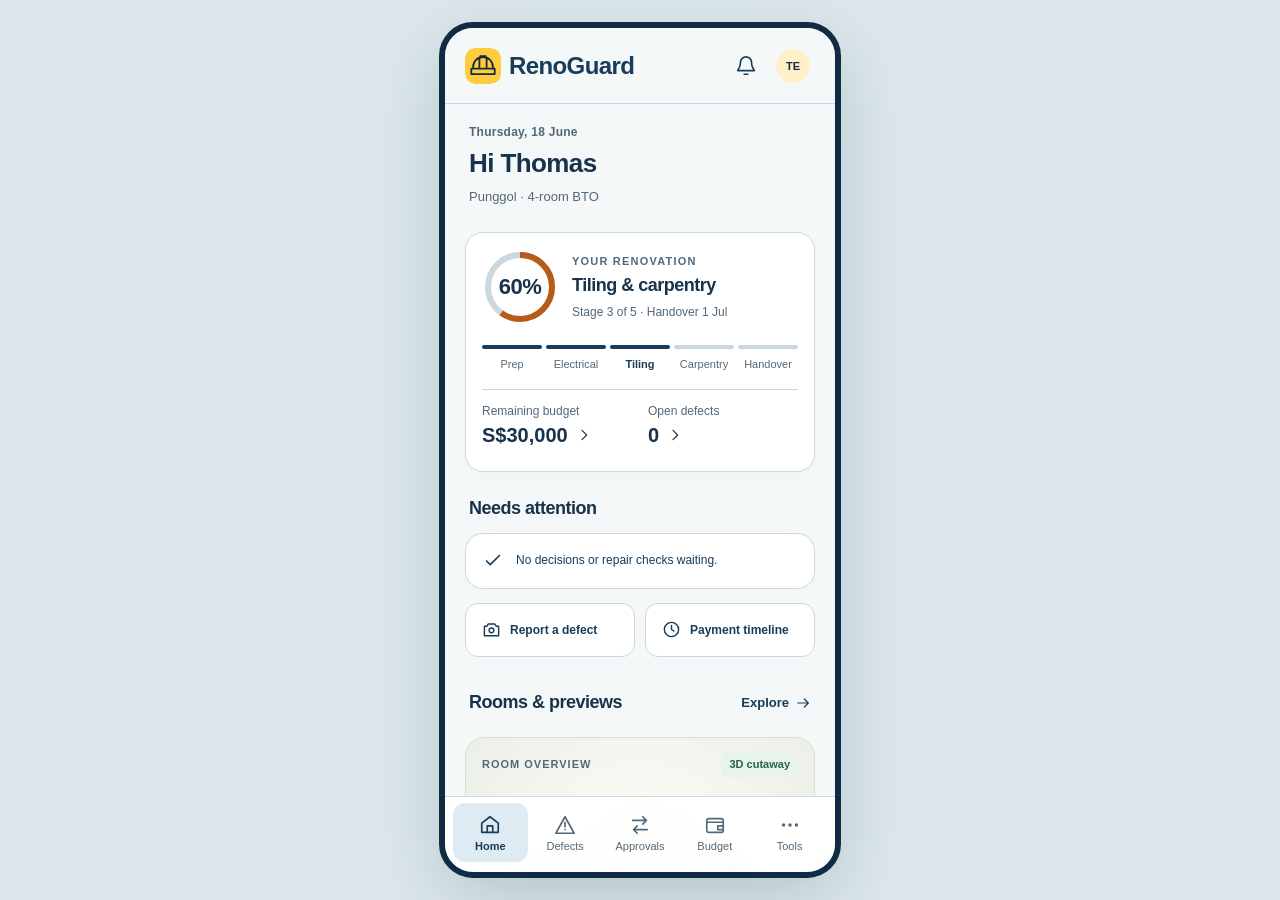
==== commit 4d188aa2: "Simplify prototype sessions and embed visual design references" ====
--- a/index.html
+++ b/index.html
@@ -48,7 +48,6 @@
       <span class="header-context" id="header-context" hidden></span>
       <div class="header-actions"><a class="icon-button header-home" href="#overview" aria-label="Back to home" hidden><svg><use href="#i-home"/></svg></a><a class="icon-button notification-button" href="#updates" aria-label="Project updates"><svg><use href="#i-bell"/></svg><span class="notification-dot" id="notification-dot"></span></a><a class="avatar" href="#profile" aria-label="Your profile">TE</a></div>
     </header>
-    <div id="storage-notice" class="storage-notice" hidden>Saving is unavailable in this browser. Your changes may disappear after a reload.</div>
     <main id="content" tabindex="-1"></main>
     </div>
     <div class="variation-actions" id="variation-actions" aria-label="Variation actions" hidden></div>
--- a/mobile/styles.css
+++ b/mobile/styles.css
@@ -635,6 +635,21 @@
 .demo-mode > svg { width:16px; height:16px; }
 .demo-mode .status { flex-shrink:0; }
 .demo-reset { margin-top:24px; padding-top:20px; border-top:1px solid var(--line); }
+.prototype-version > h2 { margin-bottom:12px; padding-inline:var(--heading-inset); }
+.version-switch { display:grid; grid-template-columns:repeat(2,minmax(0,1fr)); gap:8px; }
+.version-switch button { display:grid; gap:4px; padding:14px 12px; border:1px solid var(--line); border-radius:var(--radius-control); background:var(--white); text-align:center; }
+.version-switch button[aria-pressed="true"] { border-color:var(--primary); box-shadow:inset 0 0 0 1px var(--primary); background:var(--primary-soft); }
+.version-switch strong { font-size:var(--text-body); font-weight:650; }
+.version-switch span { font-size:var(--text-small); color:var(--muted); }
+.prototype-version > .help { margin-top:8px; padding-inline:var(--heading-inset); }
+.prototype-session { display:grid; gap:16px; margin-top:24px; }
+.prototype-session-heading { display:flex; align-items:center; gap:12px; }
+.prototype-session-heading > div { min-width:0; }
+.prototype-session-heading h2 { font-size:var(--text-section); }
+.prototype-session-heading p { margin-top:4px; font-size:var(--text-small); color:var(--muted); }
+.prototype-session > .help { margin:0; }
+.prototype-session .setting-toggle { padding-top:16px; border-top:1px solid var(--line); }
+.prototype-return { margin-top:24px; padding-inline:var(--heading-inset); }
 .demo-reset > .help { text-align:center; }
 .demo-session-actions { display:grid; grid-template-columns:repeat(2,minmax(0,1fr)); gap:12px; margin-top:24px; padding-top:12px; border-top:1px solid var(--line); }
 .demo-session-actions .text-link { min-height:44px; padding:8px 4px; font-size:var(--text-small); text-align:center; }
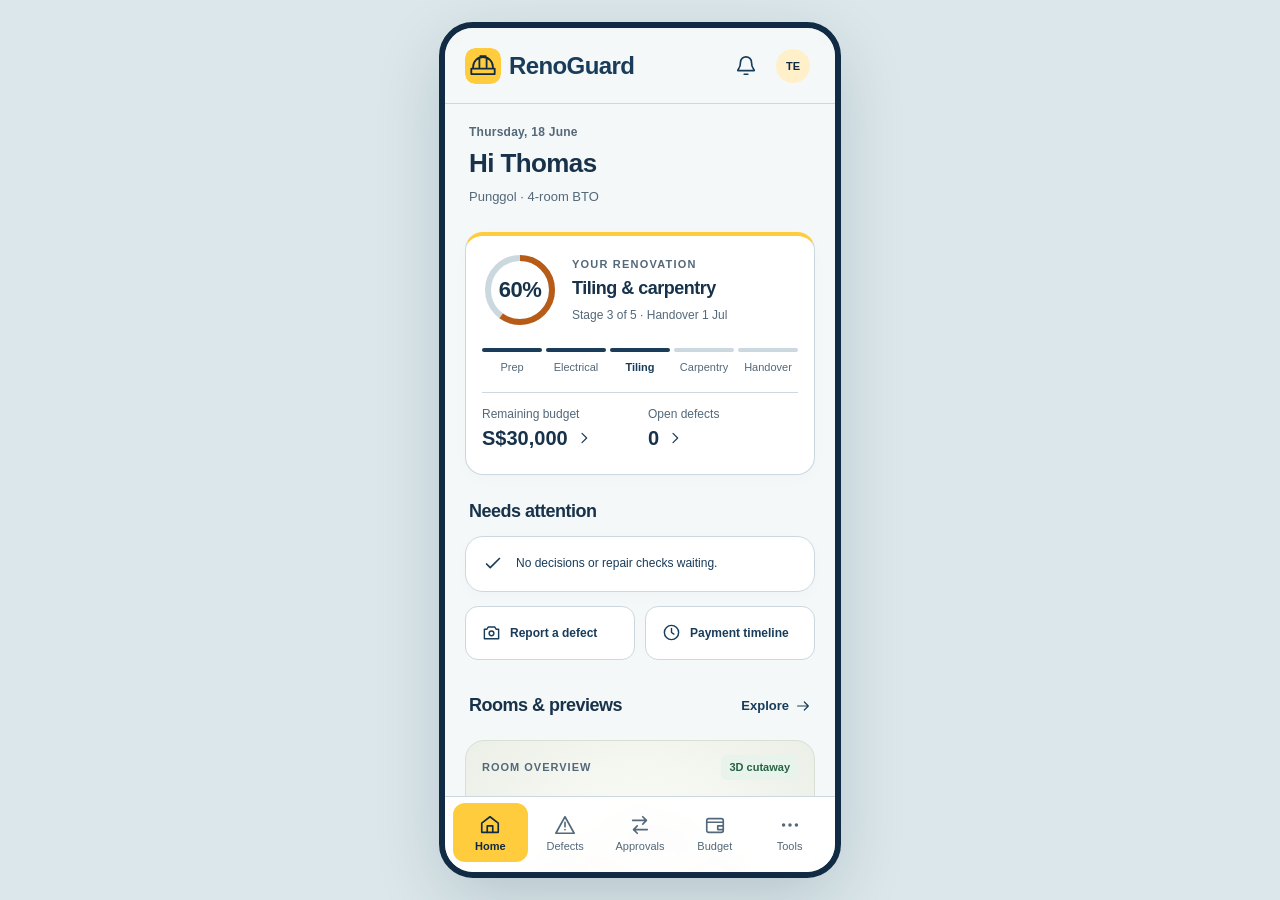
==== commit 11fd9218: "Add Loop11 tracking for approval studies" ====
--- a/index.html
+++ b/index.html
@@ -2,6 +2,34 @@
 <html lang="en">
 <head>
   <meta charset="utf-8">
+  <script>
+    (function (m, a, z, e) {
+      var s, t, u, v;
+      try {
+        t = m.sessionStorage.getItem('maze-us');
+      } catch (err) {}
+
+      if (!t) {
+        t = new Date().getTime();
+        try {
+          m.sessionStorage.setItem('maze-us', t);
+        } catch (err) {}
+      }
+
+      u = document.currentScript || (function () {
+        var w = document.getElementsByTagName('script');
+        return w[w.length - 1];
+      })();
+      v = u && u.nonce;
+
+      s = a.createElement('script');
+      s.src = z + '?apiKey=' + e;
+      s.async = true;
+      if (v) s.setAttribute('nonce', v);
+      a.getElementsByTagName('head')[0].appendChild(s);
+      m.mazeUniversalSnippetApiKey = e;
+    })(window, document, 'https://snippet.maze.co/maze-universal-loader.js', 'ede470fb-8637-4a8c-a53a-3ca6eed5175e');
+  </script>
   <meta name="viewport" content="width=device-width, initial-scale=1, viewport-fit=cover">
   <meta name="theme-color" content="#183c5a">
   <meta name="description" content="RenoGuard for mobile. Review renovation changes, track defects, and stay in control of your project budget.">
@@ -62,5 +90,6 @@
   <dialog id="room-dialog" class="room-dialog" aria-labelledby="room-dialog-title"><div id="room-dialog-content"></div></dialog>
   <div class="sr-only" id="announcements" role="status" aria-live="polite"></div>
   <noscript><style>.startup{display:none}</style><p class="noscript">Enable JavaScript to use the prototype.</p></noscript>
+  <script src="https://cdn.loop11.com/embed.js" type="text/javascript" async="async"></script>
 </body>
 </html>
--- a/mobile/styles.css
+++ b/mobile/styles.css
@@ -4,6 +4,7 @@
   --ink:#17324a; --muted:#536879; --line:#ccd8df; --canvas:#f5f8f8; --white:#fff;
   --amber:#8b5100; --amber-soft:#fff0c9; --red:#a23a31;
   --success:#276244; --success-soft:#e8f3ec; --build-yellow:#ffcc3d; --build-orange:#b75b17;
+  --build-yellow-soft:#fff4cf; --build-yellow-pressed:#efb820;
   --page-inset:20px; --heading-inset:4px; --card-inset:16px;
   --text-title:26px; --text-section:18px; --text-body:14px; --text-item:15px; --text-small:12px; --text-caption:11px;
   --radius-control:14px; --radius-card:18px; --focus:#9a6200;
@@ -53,7 +54,7 @@
 main { padding:24px var(--page-inset) 110px; min-height:calc(100dvh - 76px - env(safe-area-inset-top)); overflow-wrap:anywhere; }
 .bottom-nav { position:fixed; z-index:40; bottom:0; left:50%; transform:translateX(-50%); display:grid; grid-template-columns:repeat(5,minmax(0,1fr)); width:100%; max-width:480px; padding:8px 10px max(10px,env(safe-area-inset-bottom)); background:#fffffff5; border-top:1px solid var(--line); backdrop-filter:blur(16px); }
 .bottom-nav a { position:relative; display:flex; flex-direction:column; align-items:center; justify-content:center; gap:5px; min-height:52px; padding:5px 1px; color:var(--muted); font-size:11px; border-radius:12px; }
-.bottom-nav a[aria-current="page"] { background:var(--primary-soft); color:var(--primary); font-weight:700; }
+.bottom-nav a[aria-current="page"] { background:var(--build-yellow); color:var(--primary-dark); font-weight:700; }
 .bottom-nav svg { width:22px; height:22px; }
 .nav-dot { width:5px; height:5px; border-radius:50%; background:#a8722a; position:absolute; top:8px; right:calc(50% - 16px); }
 .eyebrow { font-size:11px; font-weight:700; letter-spacing:1.2px; text-transform:uppercase; color:var(--muted); }
@@ -93,8 +94,8 @@
 .impact-inline > div+div { padding-left:13px; border-left:1px solid var(--line); }
 .impact-inline .date-impact { font-size:14px; color:var(--primary); line-height:26px; }
 .button { display:flex; align-items:center; justify-content:center; gap:9px; width:100%; min-height:48px; padding:12px 15px; border:1px solid var(--line); border-radius:var(--radius-control); background:white; color:var(--primary); font-size:14px; font-weight:650; line-height:1.45; text-align:center; }
-.button.primary { background:var(--primary); border-color:var(--primary); color:white; }
-.button.primary:hover { background:var(--primary-dark); }
+.button.primary { background:var(--build-yellow); border-color:var(--focus); color:var(--primary-dark); }
+.button.primary:hover:not(:disabled),.button.primary:active:not(:disabled) { background:var(--build-yellow-pressed); }
 .button.secondary:hover { background:var(--primary-soft); }
 .button.danger { color:var(--red); background:#fff5f1; border-color:#e5c6be; }
 .button svg { width:19px; height:19px; }
@@ -105,7 +106,7 @@
 .card-link > svg:last-child { margin-left:auto; }
 .card-link svg { width:15px; height:15px; }
 .inspection-card { background:#eef3e9; display:flex; gap:13px; align-items:flex-start; }
-.icon-tile { display:grid; place-items:center; width:39px; height:39px; flex-shrink:0; border-radius:12px; background:var(--primary-soft); color:var(--primary); }
+.icon-tile { display:grid; place-items:center; width:39px; height:39px; flex-shrink:0; border-radius:12px; background:var(--build-yellow-soft); color:var(--primary); }
 .inspection-card .record-id { font-size:12px; margin-bottom:5px; }
 .inspection-card p { font-size:13px; color:var(--muted); margin:5px 0 8px; }
 .inspection-card .text-link { min-height:44px; padding:2px 0; font-size:13px; }
@@ -158,7 +159,6 @@
 .room-row,.record-row,.document-row { display:flex; align-items:center; justify-content:space-between; gap:12px; min-height:88px; padding:var(--card-inset); background:white; border:1px solid var(--line); border-radius:15px; color:var(--ink); }
 .room-row > div:first-child { display:flex; align-items:center; gap:13px; }
 .room-row small { display:block; color:var(--muted); font-size:12px; margin-top:5px; }
-.room-row .icon-tile { background:var(--primary-soft); }
 .room-row > svg,.record-row > svg { width:18px; color:#6a8065; }
 .record-row { align-items:flex-start; }
 .record-row > div { flex:1; min-width:0; display:grid; justify-items:start; row-gap:8px; }
@@ -179,7 +179,7 @@
 .next-label { display:block; font-size:var(--text-small); font-weight:600; margin-top:0; color:var(--primary); }
 .segmented { display:flex; gap:4px; padding:5px; background:#eaf0f4; border-radius:12px; margin:24px 0 16px; }
 .segmented button { flex:1; min-height:44px; font-size:12px; border:0; background:none; border-radius:8px; color:#627560; font-weight:600; }
-.segmented button[aria-pressed="true"] { color:var(--primary); background:white; box-shadow:0 2px 5px #23342e08; }
+.segmented button[aria-pressed="true"] { color:var(--primary-dark); background:var(--build-yellow-soft); box-shadow:inset 0 -3px var(--build-yellow); }
 .search-field { position:relative; display:block; margin-bottom:12px; }
 .search-field > svg { position:absolute; left:13px; top:14px; width:19px; color:#758970; }
 .search-field input { padding-left:42px; font-size:16px; }
@@ -305,7 +305,6 @@
 .intro { font-size:13px; }
 .bottom-nav { min-height:76px; padding:6px 8px max(10px,env(safe-area-inset-bottom)); }
 .bottom-nav a { font-size:var(--text-caption); gap:4px; }
-.bottom-nav a[aria-current=page] { background:var(--primary-soft); color:var(--primary); }
 .proposal-card { border-color:#e1bd78; background:#fffaf1; }
 .proposal-main { padding:var(--card-inset); }
 .proposal-title { gap:12px; margin:16px 0 13px; }
@@ -318,7 +317,7 @@
 .impact-inline .date-impact { color:var(--ink); font-size:18px; line-height:1.4; }
 .date-impact span { display:block; color:var(--muted); font-size:11px; font-weight:400; letter-spacing:0; }
 .proposal-card .card-link { border-color:#e9dbc4; font-size:11px; padding-inline:16px; }
-.home-progress { padding:var(--card-inset); }
+.home-progress { padding:var(--card-inset); border-top:4px solid var(--build-yellow); }
 .progress-top { display:flex; gap:14px; align-items:center; }
 .progress-top h2 { font-size:var(--text-section); margin:4px 0 6px; line-height:1.25; }
 .progress-top p:last-child { font-size:var(--text-small); color:var(--muted); }
@@ -469,11 +468,15 @@
 .approved-banner span { flex:1; }
 .approved-banner strong { display:block; font-size:13px; }
 .approved-banner small { display:block; font-size:11px; color:#4e6c5d; margin-top:5px; }
-.trade-list { display:grid; gap:18px; margin-top:18px; }
-.trade-list .heading-row { padding-inline:var(--heading-inset); font-size:13px; }
-.pending-cost { color:var(--amber); font-size:var(--text-caption); }
-.trade-bar { height:5px; background:#d9e0d7; border-radius:3px; overflow:hidden; margin-top:9px; }
+.budget-trades { margin-top:24px; }
+.budget-trades > h2 { margin-bottom:20px; }
+.trade-list { display:grid; gap:20px; list-style:none; margin:0; padding:0; }
+.trade-heading { display:grid; grid-template-columns:minmax(0,1fr) auto; align-items:baseline; gap:12px; font-size:13px; line-height:1.5; }
+.trade-amount { text-align:right; white-space:nowrap; font-variant-numeric:tabular-nums; }
+.pending-cost { margin-top:8px; color:var(--amber); font-size:var(--text-small); }
+.trade-bar { height:6px; background:var(--primary-soft); border-radius:3px; overflow:hidden; margin-top:8px; }
 .trade-bar span { display:block; height:100%; background:var(--primary); border-radius:3px; }
+.trade-note { margin-top:16px; padding-top:12px; border-top:1px solid var(--line); font-size:var(--text-small); color:var(--muted); }
 .timeline-stats { margin-top:0; margin-bottom:25px; }
 .timeline-stats .stat-card strong { font-size:23px; }
 .payment-timeline { list-style:none; padding:0; margin:0; }
@@ -486,7 +489,7 @@
 .payment-timeline h3 { font-size:var(--text-item); }
 .payment-timeline .heading-row { gap:7px; align-items:flex-start; }
 .payment-timeline .heading-row > strong { font-size:13px; flex-shrink:0; }
-.payment-timeline p { font-size:11px; color:var(--muted); margin-top:7px; }
+.payment-timeline p { font-size:var(--text-small); color:var(--muted); margin-top:8px; }
 .payment-timeline .status { margin-top:10px; font-size:var(--text-caption); }
 .new-milestone > div { border:1px solid #b4caba; background:#e4eee5; padding:14px!important; border-radius:13px; }
 .new-milestone { padding-bottom:20px; }
@@ -581,7 +584,7 @@
 .menu-row { display:flex; align-items:center; gap:12px; min-height:82px; padding:var(--card-inset); color:var(--ink); }
 .menu-row + .menu-row { border-top:1px solid var(--line); }
 .menu-row:hover { background:#edf3f7; }
-.menu-icon { display:grid; place-items:center; flex-shrink:0; width:36px; height:36px; border-radius:11px; background:var(--primary-soft); color:var(--primary); }
+.menu-icon { display:grid; place-items:center; flex-shrink:0; width:36px; height:36px; border-radius:11px; background:var(--build-yellow-soft); color:var(--primary); }
 .menu-icon svg { width:19px; height:19px; }
 .menu-copy { flex:1; min-width:0; }
 .menu-copy strong { display:block; font-size:var(--text-item); font-weight:650; line-height:1.4; }
@@ -621,7 +624,7 @@
 /* Quotes and payments stay one tap away within the Budget section. */
 .budget-nav { display:grid; grid-template-columns:repeat(3,minmax(0,1fr)); gap:4px; margin-bottom:20px; padding:4px; border:1px solid var(--line); border-radius:12px; background:#eaf0f4; }
 .budget-nav a { display:grid; place-items:center; min-height:44px; padding:6px; border-radius:8px; color:var(--muted); font-size:13px; font-weight:600; }
-.budget-nav a[aria-current="page"] { background:var(--white); color:var(--primary); box-shadow:0 2px 5px #23342e08; }
+.budget-nav a[aria-current="page"] { background:var(--build-yellow-soft); color:var(--primary-dark); box-shadow:inset 0 -3px var(--build-yellow); }
 .screen-heading h1:first-child { margin-top:0; }
 
 /* Demo controls are separate from the homeowner's project and profile. */
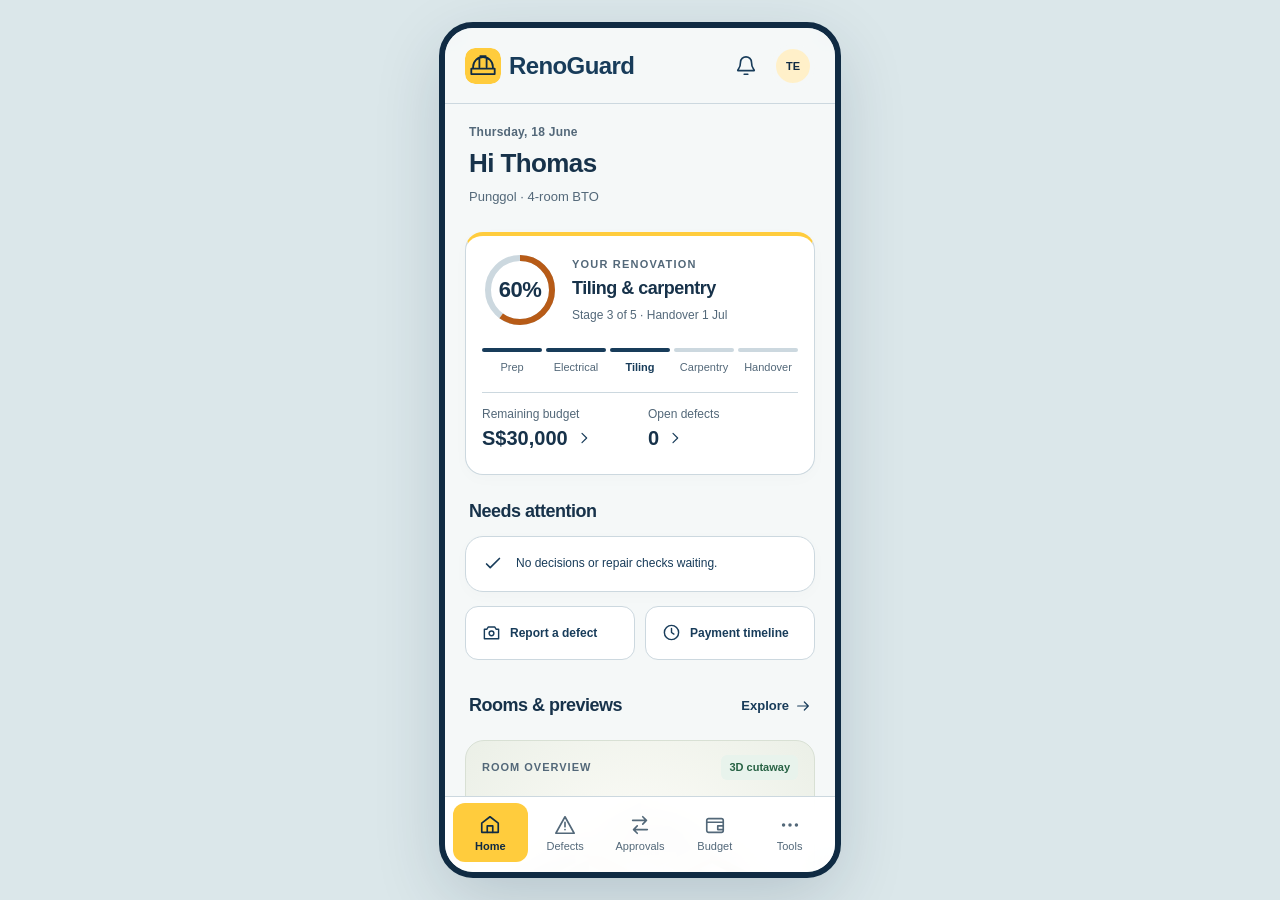
==== commit 158219b1: "Add guarded Loop11 approval task auto-completion adapter" ====
--- a/index.html
+++ b/index.html
@@ -40,6 +40,7 @@
   <script src="shared/project-store.js" defer></script>
   <script src="mobile/room-model.js" defer></script>
   <script src="mobile/comparison.js" defer></script>
+  <script src="mobile/loop11-completion.js" defer></script>
   <script src="mobile/app.js" defer></script>
 </head>
 <body>
